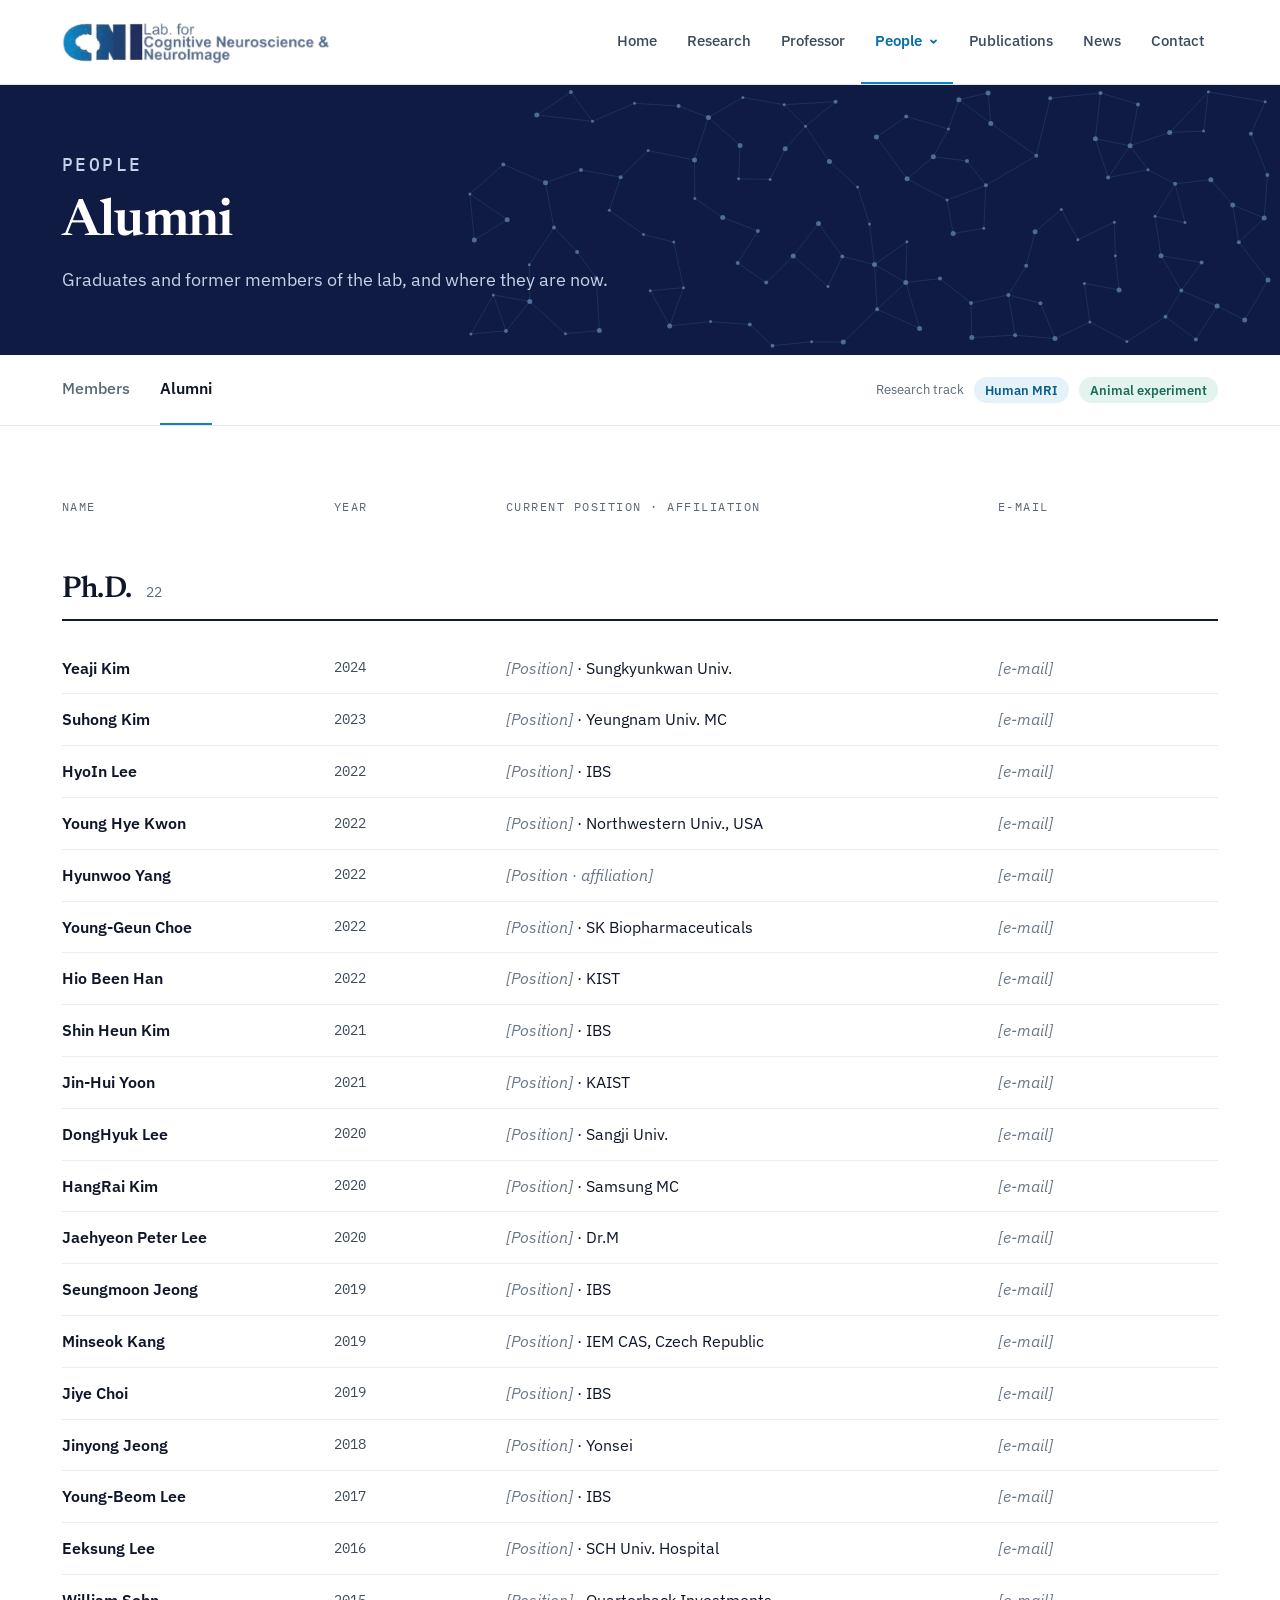
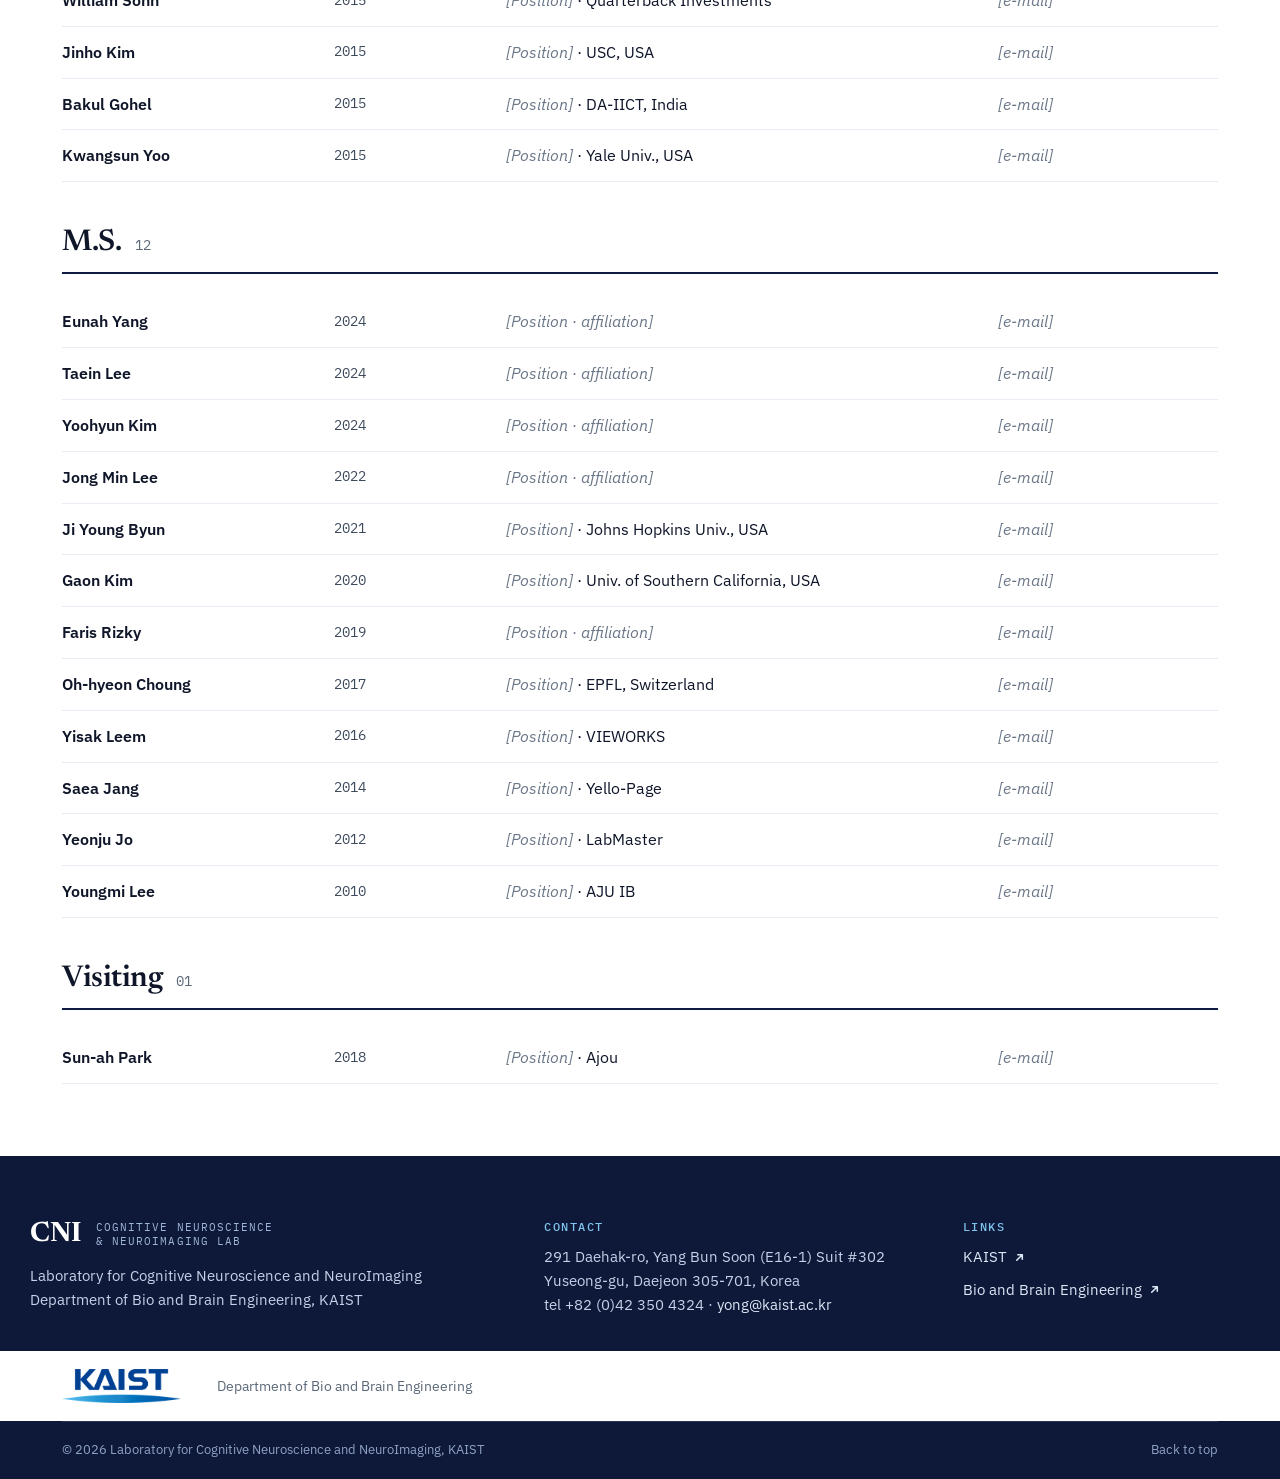
==== alumni.html @ aea2fa4e "Add files via upload" ====
<!doctype html>
<html lang="en">
<head>
<meta charset="utf-8">
<meta name="viewport" content="width=device-width, initial-scale=1">
<title>Alumni — CNI Lab, KAIST</title>
<meta name="description" content="Alumni of the CNI Lab at KAIST.">
<link rel="preconnect" href="https://fonts.googleapis.com"><link rel="preconnect" href="https://fonts.gstatic.com" crossorigin><link href="https://fonts.googleapis.com/css2?family=IBM+Plex+Mono:wght@400;500&amp;family=IBM+Plex+Sans:ital,wght@0,400;0,500;0,600;1,400&amp;family=IBM+Plex+Sans+KR:wght@400;500;600&amp;family=Newsreader:ital,opsz,wght@0,6..72,400;0,6..72,500;0,6..72,600;0,6..72,700;1,6..72,400;1,6..72,600&amp;display=swap" rel="stylesheet">
<link rel="icon" href="data:image/svg+xml,%3Csvg xmlns=%27http://www.w3.org/2000/svg%27 viewBox=%270 0 64 64%27%3E%3Crect width=%2764%27 height=%2764%27 rx=%2714%27 fill=%27%23101B43%27/%3E%3Cg stroke=%27%2337B8EB%27 stroke-width=%272.4%27%3E%3Cpath d=%27M18 22 32 34 46 20M18 22 24 44M32 34 24 44M32 34 46 44M46 20 46 44%27 fill=%27none%27/%3E%3C/g%3E%3Cg fill=%27%2337B8EB%27%3E%3Ccircle cx=%2718%27 cy=%2722%27 r=%274.4%27/%3E%3Ccircle cx=%2732%27 cy=%2734%27 r=%275%27/%3E%3Ccircle cx=%2746%27 cy=%2720%27 r=%274%27/%3E%3Ccircle cx=%2724%27 cy=%2744%27 r=%273.4%27/%3E%3Ccircle cx=%2746%27 cy=%2744%27 r=%273.8%27/%3E%3C/g%3E%3C/svg%3E">
<link rel="stylesheet" href="assets/css/style.css">
</head>
<body id="top">
<header class="site-header">
<div class="wrap header-in">
<a class="brand" href="index.html" aria-label="CNI Lab, KAIST — home">
<img src="assets/img/cni-logo.png" alt="CNI Lab — Laboratory for Cognitive Neuroscience and NeuroImaging" width="410" height="70" referrerpolicy="no-referrer" onerror="if(!this.dataset.fallback){this.dataset.fallback='1';this.src='https://ibrain.kaist.ac.kr/wp-content/uploads/2017/08/cropped-Picture1-2.jpg';}else{this.closest('.brand').classList.add('no-logo');this.remove();}">
<span class="brand-fallback" aria-hidden="true"><span class="wm">CNI</span><span class="brand-sub"><span>Cognitive Neuroscience</span><span>&amp; NeuroImaging Lab · KAIST</span></span></span>
</a>
<nav aria-label="Main">
<button class="nav-toggle" type="button" aria-expanded="false" aria-controls="primary-nav"><span class="sr-only">Menu</span>
<svg aria-hidden="true" viewBox="0 0 22 22"><path d="M3 6h16M3 11h16M3 16h16"/></svg></button>
<ul class="nav" id="primary-nav"><li><a href="index.html">Home</a></li><li><a href="research.html">Research</a></li><li><a href="professor.html">Professor</a></li><li class="has-sub"><a href="members.html" aria-current="page">People<svg class="caret" aria-hidden="true" viewBox="0 0 11 11"><path d="m3 4.4 2.5 2.5L8 4.4"/></svg></a><ul class="subnav"><li><a href="members.html">Members</a></li><li><a href="alumni.html">Alumni</a></li></ul></li><li><a href="publications.html">Publications</a></li><li><a href="news.html">News</a></li><li><a href="contact.html">Contact</a></li></ul>
</nav>
</div>
</header>
<main>
<section class="pagehead">
<div class="art" aria-hidden="true"><svg viewBox="0 0 1440 280" width="1440" height="280" preserveAspectRatio="xMidYMid meet" xmlns="http://www.w3.org/2000/svg" aria-hidden="true">
<g class="bedges">
<line x1="1175.1" y1="256.2" x2="1215.0" y2="259.6"></line>
<line x1="689.8" y1="222.5" x2="666.0" y2="251.9"></line>
<line x1="1065.8" y1="203.5" x2="1100.0" y2="199.6"></line>
<line x1="988.0" y1="207.4" x2="1002.3" y2="177.4"></line>
<line x1="1215.0" y1="259.6" x2="1249.9" y2="243.1"></line>
<line x1="1298.0" y1="25.4" x2="1290.1" y2="66.7"></line>
<line x1="1410.9" y1="54.8" x2="1425.2" y2="22.8"></line>
<line x1="689.8" y1="222.5" x2="725.4" y2="254.7"></line>
<line x1="900.1" y1="66.6" x2="898.6" y2="99.8"></line>
<line x1="1308.0" y1="90.8" x2="1290.1" y2="66.7"></line>
<line x1="667.2" y1="140.7" x2="629.9" y2="114.9"></line>
<line x1="1279.1" y1="210.9" x2="1275.4" y2="176.8"></line>
<line x1="1145.9" y1="106.3" x2="1143.8" y2="149.3"></line>
<line x1="1279.1" y1="210.9" x2="1244.4" y2="204.4"></line>
<line x1="663.3" y1="85.5" x2="705.5" y2="103.7"></line>
<line x1="1150.8" y1="44.4" x2="1148.1" y2="13.9"></line>
<line x1="1067.1" y1="99.8" x2="1036.4" y2="58.0"></line>
<line x1="978.5" y1="144.5" x2="953.2" y2="176.9"></line>
<line x1="1425.2" y1="22.8" x2="1368.4" y2="12.8"></line>
<line x1="1341.3" y1="211.6" x2="1321.0" y2="176.7"></line>
<line x1="868.4" y1="38.4" x2="902.9" y2="18.4"></line>
<line x1="944.2" y1="25.7" x2="902.9" y2="18.4"></line>
<line x1="1210.2" y1="19.2" x2="1196.3" y2="76.7"></line>
<line x1="1274.4" y1="143.2" x2="1237.9" y2="160.7"></line>
<line x1="932.5" y1="266.7" x2="971.6" y2="262.8"></line>
<line x1="1079.6" y1="249.4" x2="1037.1" y2="230.2"></line>
<line x1="759.4" y1="251.6" x2="725.4" y2="254.7"></line>
<line x1="1175.1" y1="256.2" x2="1168.4" y2="215.9"></line>
<line x1="870.6" y1="242.6" x2="909.8" y2="245.6"></line>
<line x1="1335.1" y1="104.8" x2="1345.0" y2="143.6"></line>
<line x1="1268.1" y1="98.5" x2="1290.1" y2="66.7"></line>
<line x1="1329.7" y1="53.5" x2="1290.1" y2="66.7"></line>
<line x1="1145.9" y1="106.3" x2="1127.0" y2="81.9"></line>
<line x1="1298.0" y1="25.4" x2="1260.5" y2="14.0"></line>
<line x1="653.3" y1="215.9" x2="630.9" y2="254.9"></line>
<line x1="1017.6" y1="108.1" x2="1029.5" y2="144.9"></line>
<line x1="810.2" y1="211.7" x2="843.5" y2="208.7"></line>
<line x1="1067.1" y1="99.8" x2="1093.3" y2="77.8"></line>
<line x1="1424.2" y1="139.0" x2="1392.7" y2="125.9"></line>
<line x1="1107.1" y1="121.1" x2="1145.9" y2="106.3"></line>
<line x1="1370.9" y1="100.7" x2="1335.1" y2="104.8"></line>
<line x1="1286.9" y1="262.5" x2="1325.5" y2="237.8"></line>
<line x1="1131.0" y1="224.1" x2="1100.0" y2="199.6"></line>
<line x1="769.3" y1="131.3" x2="803.5" y2="155.5"></line>
<line x1="897.7" y1="184.0" x2="917.9" y2="152.1"></line>
<line x1="1321.0" y1="176.7" x2="1315.0" y2="137.3"></line>
<line x1="1355.9" y1="260.4" x2="1377.1" y2="227.1"></line>
<line x1="1260.5" y1="14.0" x2="1255.4" y2="59.8"></line>
<line x1="1335.1" y1="104.8" x2="1315.0" y2="137.3"></line>
<line x1="1195.1" y1="152.8" x2="1186.2" y2="186.8"></line>
<line x1="1404.7" y1="240.9" x2="1377.1" y2="227.1"></line>
<line x1="634.3" y1="161.0" x2="629.9" y2="114.9"></line>
<line x1="868.4" y1="38.4" x2="900.1" y2="66.6"></line>
<line x1="741.0" y1="90.9" x2="780.7" y2="98.2"></line>
<line x1="1150.8" y1="44.4" x2="1196.3" y2="76.7"></line>
<line x1="1036.4" y1="58.0" x2="1066.2" y2="37.5"></line>
<line x1="714.0" y1="148.5" x2="737.1" y2="172.9"></line>
<line x1="995.6" y1="22.7" x2="965.5" y2="47.2"></line>
<line x1="868.4" y1="38.4" x2="854.5" y2="81.0"></line>
<line x1="1065.8" y1="203.5" x2="1037.1" y2="230.2"></line>
<line x1="978.5" y1="144.5" x2="1002.3" y2="177.4"></line>
<line x1="1065.8" y1="203.5" x2="1034.5" y2="185.6"></line>
<line x1="634.3" y1="161.0" x2="667.2" y2="140.7"></line>
<line x1="756.2" y1="198.9" x2="759.4" y2="251.6"></line>
<line x1="808.1" y1="71.6" x2="854.5" y2="81.0"></line>
<line x1="1249.9" y1="243.1" x2="1286.9" y2="262.5"></line>
<line x1="794.5" y1="24.3" x2="752.5" y2="42.3"></line>
<line x1="843.5" y1="208.7" x2="829.7" y2="246.9"></line>
<line x1="1210.2" y1="19.2" x2="1260.5" y2="14.0"></line>
<line x1="1237.9" y1="160.7" x2="1221.3" y2="130.4"></line>
<line x1="1428.0" y1="201.1" x2="1404.7" y2="240.9"></line>
<line x1="1034.5" y1="185.6" x2="1037.1" y2="230.2"></line>
<line x1="1428.0" y1="201.1" x2="1398.8" y2="163.2"></line>
<line x1="1113.2" y1="154.5" x2="1143.8" y2="149.3"></line>
<line x1="1003.3" y1="263.1" x2="971.6" y2="262.8"></line>
<line x1="1034.5" y1="185.6" x2="1029.5" y2="144.9"></line>
<line x1="897.7" y1="184.0" x2="926.2" y2="203.6"></line>
<line x1="1329.7" y1="53.5" x2="1368.4" y2="12.8"></line>
<line x1="666.0" y1="251.9" x2="630.9" y2="254.9"></line>
<line x1="1118.9" y1="20.7" x2="1108.4" y2="50.0"></line>
<line x1="1215.0" y1="259.6" x2="1200.5" y2="224.2"></line>
<line x1="696.8" y1="36.0" x2="752.5" y2="42.3"></line>
<line x1="1093.3" y1="77.8" x2="1127.0" y2="81.9"></line>
<line x1="953.2" y1="176.9" x2="926.2" y2="203.6"></line>
<line x1="689.8" y1="222.5" x2="689.3" y2="185.8"></line>
<line x1="1308.0" y1="90.8" x2="1268.1" y2="98.5"></line>
<line x1="833.8" y1="163.1" x2="803.5" y2="155.5"></line>
<line x1="1427.4" y1="95.9" x2="1410.9" y2="54.8"></line>
<line x1="1341.3" y1="211.6" x2="1361.6" y2="183.5"></line>
<line x1="1168.4" y1="215.9" x2="1200.5" y2="224.2"></line>
<line x1="1370.9" y1="100.7" x2="1392.7" y2="125.9"></line>
<line x1="756.2" y1="198.9" x2="737.1" y2="172.9"></line>
<line x1="945.2" y1="69.7" x2="965.5" y2="47.2"></line>
<line x1="944.2" y1="25.7" x2="965.5" y2="47.2"></line>
<line x1="870.6" y1="242.6" x2="829.7" y2="246.9"></line>
<line x1="1065.8" y1="203.5" x2="1079.6" y2="249.4"></line>
<line x1="769.3" y1="131.3" x2="780.7" y2="98.2"></line>
<line x1="666.0" y1="251.9" x2="653.3" y2="215.9"></line>
<line x1="1274.4" y1="143.2" x2="1275.4" y2="176.8"></line>
<line x1="868.4" y1="38.4" x2="838.6" y2="27.0"></line>
<line x1="989.4" y1="82.4" x2="965.5" y2="47.2"></line>
<line x1="808.1" y1="71.6" x2="780.7" y2="98.2"></line>
<line x1="1108.4" y1="50.0" x2="1066.2" y2="37.5"></line>
<line x1="930.1" y1="100.4" x2="898.6" y2="99.8"></line>
<line x1="741.0" y1="90.9" x2="705.5" y2="103.7"></line>
<line x1="696.8" y1="36.0" x2="730.9" y2="13.0"></line>
<line x1="1363.6" y1="52.0" x2="1368.4" y2="12.8"></line>
<line x1="1065.8" y1="203.5" x2="1066.9" y2="162.8"></line>
<line x1="945.2" y1="69.7" x2="930.1" y2="100.4"></line>
<line x1="714.0" y1="148.5" x2="689.3" y2="185.8"></line>
<line x1="854.8" y1="119.4" x2="882.7" y2="138.4"></line>
<line x1="882.7" y1="138.4" x2="917.9" y2="152.1"></line>
<line x1="1424.2" y1="139.0" x2="1427.4" y2="95.9"></line>
<line x1="1175.1" y1="256.2" x2="1131.8" y2="258.6"></line>
<line x1="988.0" y1="207.4" x2="953.2" y2="176.9"></line>
<line x1="1017.6" y1="108.1" x2="989.4" y2="82.4"></line>
<line x1="1268.1" y1="98.5" x2="1255.4" y2="59.8"></line>
<line x1="1067.1" y1="99.8" x2="1107.1" y2="121.1"></line>
<line x1="995.6" y1="22.7" x2="944.2" y2="25.7"></line>
<line x1="843.5" y1="208.7" x2="833.8" y2="163.1"></line>
<line x1="1341.3" y1="211.6" x2="1325.5" y2="237.8"></line>
<line x1="1329.7" y1="53.5" x2="1363.6" y2="52.0"></line>
<line x1="1196.3" y1="76.7" x2="1145.9" y2="106.3"></line>
<line x1="1308.0" y1="90.8" x2="1335.1" y2="104.8"></line>
<line x1="1249.9" y1="243.1" x2="1244.4" y2="204.4"></line>
<line x1="1093.3" y1="77.8" x2="1108.4" y2="50.0"></line>
<line x1="1341.3" y1="211.6" x2="1377.1" y2="227.1"></line>
<line x1="1168.4" y1="215.9" x2="1131.0" y2="224.1"></line>
<line x1="1118.9" y1="20.7" x2="1148.1" y2="13.9"></line>
<line x1="1186.2" y1="186.8" x2="1168.4" y2="215.9"></line>
<line x1="838.6" y1="27.0" x2="794.5" y2="24.3"></line>
<line x1="689.8" y1="222.5" x2="653.3" y2="215.9"></line>
<line x1="1034.5" y1="185.6" x2="1066.9" y2="162.8"></line>
<line x1="1321.0" y1="176.7" x2="1361.6" y2="183.5"></line>
<line x1="854.8" y1="119.4" x2="854.5" y2="81.0"></line>
<line x1="1118.9" y1="20.7" x2="1150.8" y2="44.4"></line>
<line x1="1131.8" y1="258.6" x2="1131.0" y2="224.1"></line>
<line x1="932.5" y1="266.7" x2="909.8" y2="245.6"></line>
<line x1="1345.0" y1="143.6" x2="1315.0" y2="137.3"></line>
<line x1="730.9" y1="13.0" x2="752.5" y2="42.3"></line>
<line x1="663.3" y1="85.5" x2="629.9" y2="114.9"></line>
<line x1="1003.3" y1="263.1" x2="1037.1" y2="230.2"></line>
<line x1="1034.5" y1="185.6" x2="1002.3" y2="177.4"></line>
<line x1="1290.1" y1="66.7" x2="1255.4" y2="59.8"></line>
<line x1="714.0" y1="148.5" x2="705.5" y2="103.7"></line>
<line x1="810.2" y1="211.7" x2="829.7" y2="246.9"></line>
<line x1="1195.1" y1="152.8" x2="1221.3" y2="130.4"></line>
<line x1="1424.2" y1="139.0" x2="1398.8" y2="163.2"></line>
<line x1="1113.2" y1="154.5" x2="1107.1" y2="121.1"></line>
<line x1="1355.9" y1="260.4" x2="1325.5" y2="237.8"></line>
<line x1="1398.8" y1="163.2" x2="1392.7" y2="125.9"></line>
</g><g class="bnodes">
<circle cx="1274.4" cy="143.2" r="1.5"></circle>
<circle cx="808.1" cy="71.6" r="1.5"></circle>
<circle cx="1428.0" cy="201.1" r="2.5"></circle>
<circle cx="1118.9" cy="20.7" r="2.5"></circle>
<circle cx="1067.1" cy="99.8" r="2.5"></circle>
<circle cx="810.2" cy="211.7" r="1.5"></circle>
<circle cx="1404.7" cy="240.9" r="2.5"></circle>
<circle cx="1237.9" cy="160.7" r="1.5"></circle>
<circle cx="932.5" cy="266.7" r="2.0"></circle>
<circle cx="1424.2" cy="139.0" r="2.5"></circle>
<circle cx="1065.8" cy="203.5" r="2.5"></circle>
<circle cx="1113.2" cy="154.5" r="2.5"></circle>
<circle cx="1370.9" cy="100.7" r="2.5"></circle>
<circle cx="868.4" cy="38.4" r="2.5"></circle>
<circle cx="1279.1" cy="210.9" r="2.5"></circle>
<circle cx="1398.8" cy="163.2" r="2.0"></circle>
<circle cx="1017.6" cy="108.1" r="1.5"></circle>
<circle cx="1329.7" cy="53.5" r="2.5"></circle>
<circle cx="1298.0" cy="25.4" r="2.0"></circle>
<circle cx="854.8" cy="119.4" r="1.5"></circle>
<circle cx="1210.2" cy="19.2" r="2.0"></circle>
<circle cx="1107.1" cy="121.1" r="1.5"></circle>
<circle cx="1308.0" cy="90.8" r="1.5"></circle>
<circle cx="843.5" cy="208.7" r="1.5"></circle>
<circle cx="1175.1" cy="256.2" r="2.0"></circle>
<circle cx="1093.3" cy="77.8" r="2.5"></circle>
<circle cx="696.8" cy="36.0" r="2.5"></circle>
<circle cx="1150.8" cy="44.4" r="2.5"></circle>
<circle cx="882.7" cy="138.4" r="2.5"></circle>
<circle cx="1195.1" cy="152.8" r="2.5"></circle>
<circle cx="1260.5" cy="14.0" r="2.0"></circle>
<circle cx="1196.3" cy="76.7" r="2.0"></circle>
<circle cx="870.6" cy="242.6" r="1.5"></circle>
<circle cx="1215.0" cy="259.6" r="2.5"></circle>
<circle cx="978.5" cy="144.5" r="2.5"></circle>
<circle cx="945.2" cy="69.7" r="2.5"></circle>
<circle cx="1131.8" cy="258.6" r="2.5"></circle>
<circle cx="1341.3" cy="211.6" r="2.0"></circle>
<circle cx="1186.2" cy="186.8" r="2.0"></circle>
<circle cx="1221.3" cy="130.4" r="1.5"></circle>
<circle cx="634.3" cy="161.0" r="2.5"></circle>
<circle cx="1268.1" cy="98.5" r="2.0"></circle>
<circle cx="1034.5" cy="185.6" r="2.5"></circle>
<circle cx="838.6" cy="27.0" r="2.0"></circle>
<circle cx="1290.1" cy="66.7" r="2.5"></circle>
<circle cx="1249.9" cy="243.1" r="1.5"></circle>
<circle cx="1355.9" cy="260.4" r="2.0"></circle>
<circle cx="1335.1" cy="104.8" r="2.0"></circle>
<circle cx="1345.0" cy="143.6" r="1.5"></circle>
<circle cx="1244.4" cy="204.4" r="1.5"></circle>
<circle cx="1145.9" cy="106.3" r="2.0"></circle>
<circle cx="794.5" cy="24.3" r="1.5"></circle>
<circle cx="663.3" cy="85.5" r="2.0"></circle>
<circle cx="741.0" cy="90.9" r="2.0"></circle>
<circle cx="1427.4" cy="95.9" r="2.0"></circle>
<circle cx="1410.9" cy="54.8" r="2.0"></circle>
<circle cx="1127.0" cy="81.9" r="2.0"></circle>
<circle cx="1286.9" cy="262.5" r="1.5"></circle>
<circle cx="730.9" cy="13.0" r="2.0"></circle>
<circle cx="988.0" cy="207.4" r="1.5"></circle>
<circle cx="900.1" cy="66.6" r="2.5"></circle>
<circle cx="1255.4" cy="59.8" r="2.5"></circle>
<circle cx="714.0" cy="148.5" r="2.0"></circle>
<circle cx="1321.0" cy="176.7" r="2.5"></circle>
<circle cx="995.6" cy="22.7" r="2.0"></circle>
<circle cx="897.7" cy="184.0" r="2.0"></circle>
<circle cx="1036.4" cy="58.0" r="2.5"></circle>
<circle cx="953.2" cy="176.9" r="2.5"></circle>
<circle cx="756.2" cy="198.9" r="2.0"></circle>
<circle cx="1079.6" cy="249.4" r="2.5"></circle>
<circle cx="930.1" cy="100.4" r="1.5"></circle>
<circle cx="1066.9" cy="162.8" r="1.5"></circle>
<circle cx="829.7" cy="246.9" r="2.5"></circle>
<circle cx="1003.3" cy="263.1" r="2.5"></circle>
<circle cx="1168.4" cy="215.9" r="2.0"></circle>
<circle cx="971.6" cy="262.8" r="1.5"></circle>
<circle cx="1392.7" cy="125.9" r="2.5"></circle>
<circle cx="1315.0" cy="137.3" r="1.5"></circle>
<circle cx="854.5" cy="81.0" r="2.5"></circle>
<circle cx="1363.6" cy="52.0" r="1.5"></circle>
<circle cx="1108.4" cy="50.0" r="1.5"></circle>
<circle cx="689.8" cy="222.5" r="2.5"></circle>
<circle cx="1325.5" cy="237.8" r="2.0"></circle>
<circle cx="898.6" cy="99.8" r="1.5"></circle>
<circle cx="1066.2" cy="37.5" r="2.0"></circle>
<circle cx="666.0" cy="251.9" r="2.0"></circle>
<circle cx="667.2" cy="140.7" r="2.5"></circle>
<circle cx="909.8" cy="245.6" r="2.0"></circle>
<circle cx="1037.1" cy="230.2" r="2.0"></circle>
<circle cx="833.8" cy="163.1" r="1.5"></circle>
<circle cx="944.2" cy="25.7" r="1.5"></circle>
<circle cx="1143.8" cy="149.3" r="1.5"></circle>
<circle cx="769.3" cy="131.3" r="1.5"></circle>
<circle cx="1425.2" cy="22.8" r="1.5"></circle>
<circle cx="1131.0" cy="224.1" r="2.0"></circle>
<circle cx="917.9" cy="152.1" r="2.0"></circle>
<circle cx="989.4" cy="82.4" r="2.5"></circle>
<circle cx="705.5" cy="103.7" r="2.5"></circle>
<circle cx="1100.0" cy="199.6" r="2.0"></circle>
<circle cx="653.3" cy="215.9" r="1.5"></circle>
<circle cx="1377.1" cy="227.1" r="2.5"></circle>
<circle cx="926.2" cy="203.6" r="2.0"></circle>
<circle cx="629.9" cy="114.9" r="1.5"></circle>
<circle cx="1361.6" cy="183.5" r="2.0"></circle>
<circle cx="1275.4" cy="176.8" r="1.5"></circle>
<circle cx="780.7" cy="98.2" r="2.0"></circle>
<circle cx="1029.5" cy="144.9" r="1.5"></circle>
<circle cx="1148.1" cy="13.9" r="2.5"></circle>
<circle cx="902.9" cy="18.4" r="1.5"></circle>
<circle cx="752.5" cy="42.3" r="1.5"></circle>
<circle cx="803.5" cy="155.5" r="1.5"></circle>
<circle cx="759.4" cy="251.6" r="2.5"></circle>
<circle cx="725.4" cy="254.7" r="1.5"></circle>
<circle cx="630.9" cy="254.9" r="1.5"></circle>
<circle cx="965.5" cy="47.2" r="1.5"></circle>
<circle cx="1200.5" cy="224.2" r="2.0"></circle>
<circle cx="1368.4" cy="12.8" r="1.5"></circle>
<circle cx="737.1" cy="172.9" r="2.0"></circle>
<circle cx="689.3" cy="185.8" r="1.5"></circle>
<circle cx="1002.3" cy="177.4" r="2.0"></circle>
</g></svg></div>
<div class="wrap">
<p class="eyebrow eyebrow--light">People</p>
<h1>Alumni</h1>
<p>Graduates and former members of the lab, and where they are now.</p>
</div>
</section><div class="tabs"><div class="wrap tabs-in">
<nav class="tabs-list" aria-label="People"><a href="members.html">Members</a><a href="alumni.html" class="is-on">Alumni</a></nav>
<div class="legend"><span>Research track</span><span class="chip chip--human">Human MRI</span><span class="chip chip--animal">Animal experiment</span></div>
</div></div>
<section class="section section--tight">
<div class="wrap">
<div class="al-head"><span>Name</span><span>Year</span><span>Current position · affiliation</span><span>E-mail</span></div>
<div class="group" style="margin-top:44px">
<div class="group-head"><h2>Ph.D.</h2><span class="count">22</span></div>
<div><div class="al-row"><span class="nm">Yeaji Kim</span><span class="dg">2024</span>
<span><span class="placeholder">[Position]</span> · Sungkyunkwan Univ.</span><span class="placeholder">[e-mail]</span></div><div class="al-row"><span class="nm">Suhong Kim</span><span class="dg">2023</span>
<span><span class="placeholder">[Position]</span> · Yeungnam Univ. MC</span><span class="placeholder">[e-mail]</span></div><div class="al-row"><span class="nm">HyoIn Lee</span><span class="dg">2022</span>
<span><span class="placeholder">[Position]</span> · IBS</span><span class="placeholder">[e-mail]</span></div><div class="al-row"><span class="nm">Young Hye Kwon</span><span class="dg">2022</span>
<span><span class="placeholder">[Position]</span> · Northwestern Univ., USA</span><span class="placeholder">[e-mail]</span></div><div class="al-row"><span class="nm">Hyunwoo Yang</span><span class="dg">2022</span>
<span><span class="placeholder">[Position · affiliation]</span></span><span class="placeholder">[e-mail]</span></div><div class="al-row"><span class="nm">Young-Geun Choe</span><span class="dg">2022</span>
<span><span class="placeholder">[Position]</span> · SK Biopharmaceuticals</span><span class="placeholder">[e-mail]</span></div><div class="al-row"><span class="nm">Hio Been Han</span><span class="dg">2022</span>
<span><span class="placeholder">[Position]</span> · KIST</span><span class="placeholder">[e-mail]</span></div><div class="al-row"><span class="nm">Shin Heun Kim</span><span class="dg">2021</span>
<span><span class="placeholder">[Position]</span> · IBS</span><span class="placeholder">[e-mail]</span></div><div class="al-row"><span class="nm">Jin-Hui Yoon</span><span class="dg">2021</span>
<span><span class="placeholder">[Position]</span> · KAIST</span><span class="placeholder">[e-mail]</span></div><div class="al-row"><span class="nm">DongHyuk Lee</span><span class="dg">2020</span>
<span><span class="placeholder">[Position]</span> · Sangji Univ.</span><span class="placeholder">[e-mail]</span></div><div class="al-row"><span class="nm">HangRai Kim</span><span class="dg">2020</span>
<span><span class="placeholder">[Position]</span> · Samsung MC</span><span class="placeholder">[e-mail]</span></div><div class="al-row"><span class="nm">Jaehyeon Peter Lee</span><span class="dg">2020</span>
<span><span class="placeholder">[Position]</span> · Dr.M</span><span class="placeholder">[e-mail]</span></div><div class="al-row"><span class="nm">Seungmoon Jeong</span><span class="dg">2019</span>
<span><span class="placeholder">[Position]</span> · IBS</span><span class="placeholder">[e-mail]</span></div><div class="al-row"><span class="nm">Minseok Kang</span><span class="dg">2019</span>
<span><span class="placeholder">[Position]</span> · IEM CAS, Czech Republic</span><span class="placeholder">[e-mail]</span></div><div class="al-row"><span class="nm">Jiye Choi</span><span class="dg">2019</span>
<span><span class="placeholder">[Position]</span> · IBS</span><span class="placeholder">[e-mail]</span></div><div class="al-row"><span class="nm">Jinyong Jeong</span><span class="dg">2018</span>
<span><span class="placeholder">[Position]</span> · Yonsei</span><span class="placeholder">[e-mail]</span></div><div class="al-row"><span class="nm">Young-Beom Lee</span><span class="dg">2017</span>
<span><span class="placeholder">[Position]</span> · IBS</span><span class="placeholder">[e-mail]</span></div><div class="al-row"><span class="nm">Eeksung Lee</span><span class="dg">2016</span>
<span><span class="placeholder">[Position]</span> · SCH Univ. Hospital</span><span class="placeholder">[e-mail]</span></div><div class="al-row"><span class="nm">William Sohn</span><span class="dg">2015</span>
<span><span class="placeholder">[Position]</span> · Quarterback Investments</span><span class="placeholder">[e-mail]</span></div><div class="al-row"><span class="nm">Jinho Kim</span><span class="dg">2015</span>
<span><span class="placeholder">[Position]</span> · USC, USA</span><span class="placeholder">[e-mail]</span></div><div class="al-row"><span class="nm">Bakul Gohel</span><span class="dg">2015</span>
<span><span class="placeholder">[Position]</span> · DA-IICT, India</span><span class="placeholder">[e-mail]</span></div><div class="al-row"><span class="nm">Kwangsun Yoo</span><span class="dg">2015</span>
<span><span class="placeholder">[Position]</span> · Yale Univ., USA</span><span class="placeholder">[e-mail]</span></div></div>
</div><div class="group" style="margin-top:44px">
<div class="group-head"><h2>M.S.</h2><span class="count">12</span></div>
<div><div class="al-row"><span class="nm">Eunah Yang</span><span class="dg">2024</span>
<span><span class="placeholder">[Position · affiliation]</span></span><span class="placeholder">[e-mail]</span></div><div class="al-row"><span class="nm">Taein Lee</span><span class="dg">2024</span>
<span><span class="placeholder">[Position · affiliation]</span></span><span class="placeholder">[e-mail]</span></div><div class="al-row"><span class="nm">Yoohyun Kim</span><span class="dg">2024</span>
<span><span class="placeholder">[Position · affiliation]</span></span><span class="placeholder">[e-mail]</span></div><div class="al-row"><span class="nm">Jong Min Lee</span><span class="dg">2022</span>
<span><span class="placeholder">[Position · affiliation]</span></span><span class="placeholder">[e-mail]</span></div><div class="al-row"><span class="nm">Ji Young Byun</span><span class="dg">2021</span>
<span><span class="placeholder">[Position]</span> · Johns Hopkins Univ., USA</span><span class="placeholder">[e-mail]</span></div><div class="al-row"><span class="nm">Gaon Kim</span><span class="dg">2020</span>
<span><span class="placeholder">[Position]</span> · Univ. of Southern California, USA</span><span class="placeholder">[e-mail]</span></div><div class="al-row"><span class="nm">Faris Rizky</span><span class="dg">2019</span>
<span><span class="placeholder">[Position · affiliation]</span></span><span class="placeholder">[e-mail]</span></div><div class="al-row"><span class="nm">Oh-hyeon Choung</span><span class="dg">2017</span>
<span><span class="placeholder">[Position]</span> · EPFL, Switzerland</span><span class="placeholder">[e-mail]</span></div><div class="al-row"><span class="nm">Yisak Leem</span><span class="dg">2016</span>
<span><span class="placeholder">[Position]</span> · VIEWORKS</span><span class="placeholder">[e-mail]</span></div><div class="al-row"><span class="nm">Saea Jang</span><span class="dg">2014</span>
<span><span class="placeholder">[Position]</span> · Yello-Page</span><span class="placeholder">[e-mail]</span></div><div class="al-row"><span class="nm">Yeonju Jo</span><span class="dg">2012</span>
<span><span class="placeholder">[Position]</span> · LabMaster</span><span class="placeholder">[e-mail]</span></div><div class="al-row"><span class="nm">Youngmi Lee</span><span class="dg">2010</span>
<span><span class="placeholder">[Position]</span> · AJU IB</span><span class="placeholder">[e-mail]</span></div></div>
</div><div class="group" style="margin-top:44px">
<div class="group-head"><h2>Visiting</h2><span class="count">01</span></div>
<div><div class="al-row"><span class="nm">Sun-ah Park</span><span class="dg">2018</span>
<span><span class="placeholder">[Position]</span> · Ajou</span><span class="placeholder">[e-mail]</span></div></div>
</div>
</div>
</section>
</main>
<footer class="site-footer">
<div class="wrap footer-in">
<div>
<div class="foot-brand"><span class="wm">CNI</span><span class="sub">Cognitive Neuroscience<br>&amp; NeuroImaging Lab</span></div>
<p>Laboratory for Cognitive Neuroscience and NeuroImaging<br>Department of Bio and Brain Engineering, KAIST</p>
</div>
<div>
<h4>Contact</h4>
<p>291 Daehak-ro, Yang Bun Soon (E16-1) Suit #302<br>Yuseong-gu, Daejeon 305-701, Korea<br>
tel +82 (0)42 350 4324 · <a href="mailto:yong@kaist.ac.kr">yong@kaist.ac.kr</a></p>
</div>
<div>
<h4>Links</h4>
<ul class="foot-links">
<li><a href="https://www.kaist.ac.kr" rel="noopener">KAIST<svg aria-hidden="true" viewBox="0 0 14 14"><path d="M4 10 10 4M5.2 4H10v4.8"/></svg></a></li>
<li><a href="https://bioeng.kaist.ac.kr" rel="noopener">Bio and Brain Engineering<svg aria-hidden="true" viewBox="0 0 14 14"><path d="M4 10 10 4M5.2 4H10v4.8"/></svg></a></li>
</ul>
</div>
</div>
<div class="logo-strip"><div class="wrap">
<a href="https://www.kaist.ac.kr" rel="noopener" class="kaist-logo"><img src="assets/img/kaist-logo.png" alt="KAIST" width="630" height="180" onerror="this.closest('a').classList.add('no-logo');this.remove();"><span class="kaist-fallback">KAIST</span></a>
<a href="https://bioeng.kaist.ac.kr" rel="noopener">Department of Bio and Brain Engineering</a>
</div></div>
<div class="wrap"><div class="copy"><span>&copy; 2026 Laboratory for Cognitive Neuroscience and NeuroImaging, KAIST</span>
<a href="#top">Back to top</a></div></div>
</footer>
<script src="assets/js/site.js"></script>
</body>
</html>
---- assets/css/style.css ----
/* CNI Lab — KAIST : site styles
   Palette derived from the lab logo (navy #101B43 → cerulean #0C84C0). */
:root{
  --navy:#101B43; --navy-800:#16255A; --navy-700:#1B3A73; --blue:#1F5FA8;
  --cerulean:#0C84C0; --sky:#37B8EB; --link:#0A6FA3; --link-dark:#07537A;
  --tint:#E6F2FA; --mist:#F4F7FB; --line:#E1E8F1; --line-strong:#C9D8EA;
  --ink:#0F1629; --body:#3D4A5C; --muted:#5B6878; --ph:#6B7787; --amber:#E9A23B;
  --serif:'Newsreader',Georgia,'Times New Roman',serif;
  --sans:'IBM Plex Sans','IBM Plex Sans KR',-apple-system,BlinkMacSystemFont,'Segoe UI',sans-serif;
  --mono:'IBM Plex Mono',ui-monospace,SFMono-Regular,Menlo,monospace;
  --wrap:1220px;
}
*,*::before,*::after{box-sizing:border-box}
html{scroll-behavior:smooth;scroll-padding-top:90px;-webkit-text-size-adjust:100%}
body{margin:0;background:#fff;color:var(--ink);font-family:var(--sans);font-size:16px;line-height:1.6;
  -webkit-font-smoothing:antialiased}
img{max-width:100%;height:auto;display:block}
a{color:var(--link);text-decoration:none}
a:hover{color:var(--link-dark)}
h1,h2,h3,h4{font-family:var(--serif);font-weight:600;letter-spacing:-.015em;line-height:1.14;margin:0;
  text-wrap:balance}
p{margin:0}
ul{margin:0;padding:0;list-style:none}
:focus-visible{outline:2px solid var(--cerulean);outline-offset:3px;border-radius:4px}
.wrap{max-width:var(--wrap);margin:0 auto;padding:0 32px}
.eyebrow{font-family:var(--mono);font-size:12.5px;font-weight:500;letter-spacing:.14em;text-transform:uppercase;color:var(--link)}
.eyebrow--light{color:#7FC4EC}
.lead{font-size:18px;line-height:1.7;color:var(--body)}
.sr-only{position:absolute;width:1px;height:1px;overflow:hidden;clip:rect(0 0 0 0);white-space:nowrap}

/* ---------- header ---------- */
.site-header{position:sticky;top:0;z-index:60;background:#fff;border-bottom:1px solid var(--line)}
.header-in{display:flex;align-items:center;justify-content:space-between;gap:24px;height:84px}
.brand{display:flex;align-items:center;gap:14px}
.brand img{height:38px;width:auto}
.brand .brand-fallback{font-family:var(--serif);font-size:30px;font-weight:700;color:var(--navy)}
.nav{display:flex;align-items:center;gap:2px}
.nav>li{position:relative}
.nav>li>a{display:flex;align-items:center;gap:6px;height:84px;padding:0 14px;font-size:15px;font-weight:500;
  color:var(--body);border-bottom:2px solid transparent}
.nav>li>a:hover{color:var(--ink)}
.nav>li>a[aria-current="page"],.nav>li.is-active>a{color:var(--link);font-weight:600;border-bottom-color:var(--cerulean)}
.nav .caret{width:11px;height:11px;flex:none;fill:none;stroke:currentColor;stroke-width:1.8;stroke-linecap:round;stroke-linejoin:round}
.subnav{position:absolute;top:78px;left:6px;min-width:206px;padding:8px;background:#fff;border:1px solid var(--line);
  border-radius:14px;box-shadow:0 18px 40px rgba(16,27,67,.13);opacity:0;visibility:hidden;transform:translateY(-6px);
  transition:.16s ease}
.has-sub:hover .subnav,.has-sub:focus-within .subnav{opacity:1;visibility:visible;transform:none}
.subnav a{display:block;padding:11px 14px;border-radius:9px;font-size:15px;color:var(--ink)}
.subnav a:hover{background:var(--tint)}
.nav-toggle{display:none;align-items:center;justify-content:center;width:46px;height:46px;border:1px solid var(--line);
  border-radius:11px;background:#fff;cursor:pointer}
.nav-toggle svg{width:22px;height:22px;stroke:var(--ink);stroke-width:1.7;fill:none;stroke-linecap:round}

/* ---------- hero ---------- */
.hero{position:relative;background:var(--navy);color:#fff;overflow:hidden}
.hero-in{display:grid;grid-template-columns:minmax(0,1fr) 820px;align-items:center;gap:24px;min-height:660px;padding-block:72px 88px}
.hero-copy{max-width:600px;display:flex;flex-direction:column;gap:26px}
.hero h1{font-size:clamp(38px,4.4vw,64px);font-weight:600;color:#fff;line-height:1.06}
.hero h1 em{font-style:italic;color:#7FD0F5;font-weight:600}
.hero p{font-size:18px;line-height:1.68;color:#C3D2E8;max-width:520px}
.hero-art{position:relative;justify-self:end;margin-right:-60px}
.hero-art svg{width:820px;height:680px}
.hero-label{position:absolute;font-family:var(--mono);font-size:11.5px;letter-spacing:.13em;text-transform:uppercase;color:#8FB6DD}
.hero-label--macro{top:36px;left:84px}
.hero-label--micro{bottom:26px;right:26px;width:300px;text-align:center}
.hero-cta{display:flex;flex-wrap:wrap;align-items:center;gap:24px}
.scroll-cue{display:flex;align-items:center;gap:12px;font-family:var(--mono);font-size:11.5px;letter-spacing:.16em;
  text-transform:uppercase;color:#8FB6DD;padding-top:8px}
.scroll-cue span{width:1px;height:34px;background:var(--sky)}

/* ---------- buttons ---------- */
.btn{display:inline-flex;align-items:center;gap:10px;height:52px;padding:0 26px;border-radius:999px;font-size:16px;
  font-weight:600;border:1px solid transparent;cursor:pointer;transition:.15s ease}
.btn svg{width:18px;height:18px;fill:none;stroke:currentColor;stroke-width:1.7;stroke-linecap:round;stroke-linejoin:round}
.btn--primary{background:var(--sky);color:#0B1433}
.btn--primary:hover{background:#63C9F2;color:#0B1433}
.btn--dark{background:var(--navy);color:#fff}
.btn--dark:hover{background:var(--navy-700);color:#fff}
.btn--ghost{border-color:var(--line-strong);color:var(--navy-700);background:#fff}
.btn--ghost:hover{border-color:var(--cerulean);color:var(--link)}
.btn--sm{height:42px;padding:0 16px;font-size:14.5px;border-radius:10px}
.link-arrow{display:inline-flex;align-items:center;gap:8px;font-size:15px;font-weight:600}
.link-arrow svg{width:18px;height:18px;fill:none;stroke:currentColor;stroke-width:1.7;stroke-linecap:round;stroke-linejoin:round}
.link-quiet{color:#fff;text-decoration:underline;text-underline-offset:6px;text-decoration-color:rgba(255,255,255,.4);font-weight:500}
.link-quiet:hover{color:#fff;text-decoration-color:#fff}

/* ---------- sections ---------- */
.section{padding:104px 0}
.section--tight{padding:72px 0}
.section--mist{background:var(--mist)}
.section--navy{background:var(--navy);color:#fff}
.section-head{display:flex;justify-content:space-between;align-items:flex-end;gap:32px;margin-bottom:48px}
.section-head .titles{display:flex;flex-direction:column;gap:14px}
h2.h-lg{font-size:clamp(30px,3.2vw,44px)}
h2.h-md{font-size:clamp(26px,2.4vw,34px)}
h3.h-sm{font-size:24px}
.two-col{display:grid;grid-template-columns:5fr 6fr;gap:24px 72px}
.two-col .col-text{display:flex;flex-direction:column;gap:20px}
.two-col p+p{margin-top:4px}
.body-text{font-size:17px;line-height:1.78;color:var(--body)}

/* scale strip */
.scale{display:grid;grid-template-columns:minmax(0,1fr) 280px minmax(0,1fr);gap:36px;align-items:center;
  background:#EEF4FA;border-radius:24px;padding:40px 44px;margin-top:64px}
.scale h3{font-family:var(--serif);font-size:28px;font-weight:600;line-height:1.2}
.scale .m{font-size:15px;color:var(--body)}
.scale-mid{display:flex;flex-direction:column;align-items:center;gap:12px;text-align:center}
.scale-mid .cap{font-family:var(--mono);font-size:11.5px;letter-spacing:.1em;text-transform:uppercase;color:var(--muted);line-height:1.5}
.stack{display:flex;flex-direction:column;gap:12px;align-items:flex-start}

/* goals */
.goals{display:grid;grid-template-columns:repeat(2,minmax(0,1fr));gap:56px;margin-top:40px}
.goal{display:flex;gap:26px;padding-top:26px;border-top:1px solid rgba(255,255,255,.22)}
.goal .n{font-family:var(--mono);font-size:14px;color:var(--sky);padding-top:10px}
.goal p{font-family:var(--serif);font-size:30px;line-height:1.32;color:#fff;font-weight:500}

/* cards */
.cards-3{display:grid;grid-template-columns:repeat(3,minmax(0,1fr));gap:30px}
.card{display:flex;flex-direction:column;background:#fff;border:1px solid var(--line);border-radius:20px;overflow:hidden;
  color:var(--ink);transition:.16s ease}
a.card:hover{border-color:var(--line-strong);box-shadow:0 14px 34px rgba(16,27,67,.09);transform:translateY(-2px)}
.card-fig{height:230px;background:var(--navy);overflow:hidden;display:flex;align-items:flex-start;justify-content:center}
.card-fig svg{width:520px;height:300px;transform:scale(.86);transform-origin:top center}
.card-body{padding:26px 26px 30px;display:flex;flex-direction:column;gap:13px}
.card-body h3{font-size:26px}
.card-body p{font-size:15.5px;line-height:1.65;color:var(--body)}
.tags{display:flex;flex-wrap:wrap;gap:8px;padding-top:4px}
.tag{display:inline-flex;align-items:center;height:30px;padding:0 12px;border-radius:8px;background:var(--mist);
  border:1px solid #DCE6F2;color:var(--navy-700);font-size:13.5px}
.chip{display:inline-flex;align-items:center;height:26px;padding:0 11px;border-radius:999px;font-size:12.5px;font-weight:600;
  background:#EEF0F4;color:var(--body);white-space:nowrap}
.chip--pub,.chip--human{background:var(--tint);color:#0A5E8C}
.chip--award{background:#FDF0DC;color:#8A5300}
.chip--conf,.chip--animal{background:#E3F4EF;color:#1C6B57}

/* news rows */
.news-rows{display:flex;flex-direction:column;border-top:1px solid #D5DEEA}
.news-row{display:grid;grid-template-columns:120px 132px minmax(0,1fr) 250px 20px;align-items:center;gap:22px;
  padding:24px 0;border-bottom:1px solid #D5DEEA;color:var(--ink)}
.news-row:hover{background:rgba(255,255,255,.6)}
.news-row .date{font-family:var(--mono);font-size:14px;color:var(--muted)}
.news-row .t{font-size:17.5px;font-weight:500;line-height:1.45}
.news-row .who{font-size:14.5px;color:var(--muted)}
.news-row svg{width:18px;height:18px;fill:none;stroke:var(--link);stroke-width:1.7;stroke-linecap:round;stroke-linejoin:round}

/* join us */
.join{display:grid;grid-template-columns:5fr 6fr;gap:56px;align-items:start}
.join-box{background:#fff;border:1px solid var(--line);border-radius:20px;padding:34px 36px;display:flex;
  flex-direction:column;gap:18px}
.placeholder{color:var(--ph);font-style:italic}
.ph-block{border:1.5px dashed var(--line-strong);border-radius:14px;padding:20px 22px;background:#FAFCFE;
  font-size:15.5px;line-height:1.7}

/* page head band */
.pagehead{position:relative;background:var(--navy);color:#fff;overflow:hidden}
.pagehead .art{position:absolute;inset:0;opacity:.85}
.pagehead .art svg{width:1440px;height:280px;position:absolute;right:0;top:-6px}
.pagehead .wrap{position:relative;padding-top:66px;padding-bottom:60px}
.pagehead h1{font-size:clamp(34px,4vw,58px);font-weight:600;color:#fff;margin:14px 0 14px}
.pagehead p{max-width:740px;font-size:17.5px;line-height:1.65;color:#C3D2E8}

/* people tabs */
.tabs{border-bottom:1px solid var(--line);background:#fff}
.tabs-in{display:flex;align-items:center;justify-content:space-between;gap:24px;height:70px}
.tabs-list{display:flex;gap:30px}
.tabs-list a{display:flex;align-items:center;height:70px;font-size:16px;font-weight:500;color:var(--muted);
  border-bottom:2px solid transparent}
.tabs-list a.is-on{color:var(--ink);font-weight:600;border-bottom-color:var(--cerulean)}
.legend{display:flex;align-items:center;gap:10px;font-size:13px;color:var(--muted)}

/* members */
.group{display:flex;flex-direction:column;gap:22px}
.group+.group{margin-top:64px}
.group-head{display:flex;align-items:baseline;gap:14px;padding-bottom:12px;border-bottom:2px solid var(--navy)}
.group-head h2{font-size:30px}
.group-head .count{font-family:var(--mono);font-size:14px;color:var(--muted)}
.member-grid{display:grid;grid-template-columns:repeat(3,minmax(0,1fr));gap:22px}
.member{display:flex;gap:18px;padding:18px;border:1px solid var(--line);border-radius:18px;background:#fff}
.avatar{width:112px;height:142px;flex:none;border-radius:12px;background:#E6EEF7;display:flex;align-items:center;
  justify-content:center;font-family:var(--serif);font-size:34px;font-weight:600;color:var(--blue);overflow:hidden}
.member .info{min-width:0;display:flex;flex-direction:column;gap:9px;flex:1}
.member h3{font-family:var(--sans);font-size:18px;font-weight:600;letter-spacing:0}
.member .deg{font-size:12.5px;line-height:1.45;color:var(--muted)}
.member ul{display:flex;flex-direction:column;gap:3px;font-size:13.5px;line-height:1.5;color:var(--body);
  padding-left:15px;list-style:disc}
.member .foot{margin-top:auto;display:flex;flex-wrap:wrap;gap:10px;align-items:center;padding-top:4px}
.mail{display:inline-flex;align-items:center;gap:6px;font-size:13px;color:var(--link);word-break:break-all}
.mail svg{width:15px;height:15px;flex:none;fill:none;stroke:currentColor;stroke-width:1.6}
.cv{display:inline-flex;align-items:center;gap:5px;height:26px;padding:0 10px;border-radius:7px;border:1px solid var(--line-strong);
  color:var(--navy-700);font-size:12.5px;font-weight:600}
.cv svg{width:13px;height:13px;fill:none;stroke:currentColor;stroke-width:1.6}
.staff-grid{display:grid;grid-template-columns:repeat(3,minmax(0,1fr));gap:22px}
.staff{display:flex;flex-direction:column;gap:7px;padding:22px 24px;border:1px solid var(--line);border-radius:16px}
.staff h3{font-family:var(--sans);font-size:18px;font-weight:600;letter-spacing:0}

/* alumni table */
.al-head,.al-row{display:grid;grid-template-columns:250px 150px minmax(0,1fr) 220px;gap:22px;align-items:center}
.al-head{padding-bottom:12px;font-family:var(--mono);font-size:11.5px;letter-spacing:.13em;text-transform:uppercase;color:var(--muted)}
.al-row{padding:13px 0;border-bottom:1px solid #E8EDF4;font-size:15.5px}
.al-row .nm{font-weight:600}
.al-row .dg{font-family:var(--mono);font-size:13.5px;color:var(--body)}

/* professor */
.pi-grid{display:grid;grid-template-columns:360px minmax(0,1fr);gap:56px;align-items:start}
.pi-photo{height:470px;border-radius:20px;background:#E6EEF7;display:flex;flex-direction:column;align-items:center;
  justify-content:center;gap:12px}
.pi-photo .ini{font-family:var(--serif);font-size:84px;font-weight:600;color:var(--blue);line-height:1}
.pi-photo .cap{font-family:var(--mono);font-size:11.5px;letter-spacing:.13em;text-transform:uppercase;color:var(--ph)}
.pi-main{display:flex;flex-direction:column;gap:24px}
.pi-main h1{font-size:clamp(34px,4vw,54px)}
.pi-main h1 span{font-family:var(--sans);font-size:22px;font-weight:400;color:var(--muted);letter-spacing:0}
.rule{padding:20px 0;border-top:1px solid var(--line);border-bottom:1px solid var(--line);display:flex;flex-direction:column;gap:9px;font-size:15.5px}
.meta-3{display:grid;grid-template-columns:repeat(3,minmax(0,1fr));gap:22px}
.meta-3 .k{font-family:var(--mono);font-size:11.5px;letter-spacing:.13em;text-transform:uppercase;color:var(--muted);display:block;margin-bottom:5px}
.btn-row{display:flex;flex-wrap:wrap;gap:10px}
.pill-list{display:flex;flex-wrap:wrap;gap:10px}
.pill{display:inline-flex;align-items:center;height:42px;padding:0 18px;border-radius:999px;background:#fff;
  border:1px solid #D5E2F0;color:var(--navy-700);font-size:15.5px}
.tl{display:flex;flex-direction:column;border-top:1px solid var(--line)}
.tl-row{display:grid;grid-template-columns:120px minmax(0,1fr);gap:18px;padding:14px 0;border-bottom:1px solid var(--line)}
.tl-row .y{font-family:var(--mono);font-size:13.5px;color:var(--link)}
.tl-row .v{font-size:15.5px;line-height:1.55}
.cols-2{display:grid;grid-template-columns:repeat(2,minmax(0,1fr));gap:48px}
.cols-3{display:grid;grid-template-columns:repeat(3,minmax(0,1fr));gap:40px}
.dot-list{display:flex;flex-direction:column;gap:9px;font-size:15.5px;line-height:1.55;color:var(--body)}
.dot-list li{padding-left:16px;position:relative}
.dot-list li::before{content:"";position:absolute;left:0;top:10px;width:5px;height:5px;border-radius:50%;background:var(--cerulean)}

/* research page */
.theme{padding:88px 0}
.theme:nth-child(even){background:var(--mist)}
.theme-grid{display:grid;grid-template-columns:6fr 5fr;gap:60px;align-items:start}
.theme--flip .theme-grid{grid-template-columns:5fr 6fr}
.theme--flip .theme-fig{order:-1}
.theme-fig{border-radius:24px;background:var(--navy);display:flex;align-items:center;justify-content:center;
  padding:24px;position:sticky;top:110px}
.theme-fig svg{width:100%;height:auto;max-width:520px}
.theme-body{display:flex;flex-direction:column;gap:22px}
.theme-body h2{font-size:clamp(28px,3vw,40px)}
.area{padding-top:22px;border-top:1px solid var(--line-strong)}
.area h3{font-family:var(--sans);font-size:19px;font-weight:600;letter-spacing:0;margin-bottom:8px}
.area .desc{font-size:16.5px;line-height:1.7;color:var(--body);margin-bottom:14px}
.paper{display:grid;grid-template-columns:minmax(0,1fr) 18px;gap:14px;align-items:start;padding:12px 0;
  border-top:1px solid var(--line);color:var(--ink)}
.paper .pt{font-size:15px;font-weight:500;line-height:1.5}
.paper .pv{font-size:13.5px;font-style:italic;color:var(--muted)}
.paper svg{width:14px;height:14px;margin-top:4px;fill:none;stroke:var(--link);stroke-width:1.7;stroke-linecap:round;stroke-linejoin:round}
.jump{display:flex;flex-direction:column;border-top:1px solid var(--line)}
.jump a{display:grid;grid-template-columns:44px minmax(0,1fr) 18px;gap:12px;align-items:center;padding:16px 0;
  border-bottom:1px solid var(--line);color:var(--ink);font-size:16.5px;font-weight:500}
.jump a .n{font-family:var(--mono);font-size:13px;color:var(--link);font-weight:400}
.jump a svg{width:18px;height:18px;fill:none;stroke:var(--link);stroke-width:1.7;stroke-linecap:round;stroke-linejoin:round}

/* publications */
.pub-layout{display:grid;grid-template-columns:238px minmax(0,1fr);gap:60px;align-items:start}
.pub-side{position:sticky;top:110px;display:flex;flex-direction:column;gap:30px}
.side-block{display:flex;flex-direction:column;gap:4px}
.side-block .k{font-family:var(--mono);font-size:11.5px;letter-spacing:.13em;text-transform:uppercase;color:var(--muted);padding:0 12px 8px}
.side-block button{display:flex;align-items:center;height:40px;padding:0 12px;border:0;border-radius:10px;background:none;
  font:inherit;font-size:15px;color:var(--body);cursor:pointer;text-align:left;width:100%}
.side-block button:hover{background:var(--mist)}
.side-block button.is-on{background:var(--tint);color:var(--ink);font-weight:600}
.years{display:grid;grid-template-columns:repeat(2,minmax(0,1fr));gap:7px;padding:0 4px}
.years a{display:flex;align-items:center;justify-content:center;height:36px;border:1px solid var(--line);border-radius:8px;
  font-family:var(--mono);font-size:13px;color:var(--ink)}
.years a:hover{border-color:var(--cerulean);color:var(--link)}
.pub-group{margin-bottom:52px}
.pub-year{display:flex;align-items:baseline;justify-content:space-between;padding-bottom:12px;border-bottom:2px solid var(--navy)}
.pub-year h2{font-size:34px}
.pub-year .c{font-family:var(--mono);font-size:13px;color:var(--muted)}
.pub{display:grid;grid-template-columns:minmax(0,1fr) auto;gap:26px;padding:20px 0;border-bottom:1px solid var(--line);
  align-items:start}
.pub .cite{font-size:15.5px;line-height:1.65;color:var(--body)}
.pub .cite b{color:var(--ink);font-weight:600}
.doi{display:inline-flex;align-items:center;gap:6px;height:32px;padding:0 13px;border:1px solid var(--line-strong);
  border-radius:8px;font-family:var(--mono);font-size:12.5px;color:var(--link);white-space:nowrap}
.doi svg{width:13px;height:13px;fill:none;stroke:currentColor;stroke-width:1.7;stroke-linecap:round;stroke-linejoin:round}

/* news page */
.filters{display:flex;flex-wrap:wrap;gap:9px;margin-bottom:38px}
.filters button{height:40px;padding:0 18px;border-radius:999px;border:1px solid var(--line-strong);background:#fff;
  font:inherit;font-size:14.5px;color:var(--body);cursor:pointer}
.filters button.is-on{background:var(--navy);border-color:var(--navy);color:#fff;font-weight:600}
.news-grid{display:grid;grid-template-columns:repeat(3,minmax(0,1fr));gap:30px}
.news-card{display:flex;flex-direction:column;border:1px solid var(--line);border-radius:18px;overflow:hidden;background:#fff;color:var(--ink)}
.news-thumb{height:150px;background:#E6EEF7;display:flex;align-items:center;justify-content:center;
  font-family:var(--mono);font-size:11.5px;letter-spacing:.13em;color:var(--ph)}
.news-thumb--award{background:linear-gradient(0deg,#F7EEDF,#FBF6EE)}
.news-card .bd{padding:20px 22px 24px;display:flex;flex-direction:column;gap:11px}
.news-card h3{font-family:var(--sans);font-size:18px;font-weight:600;letter-spacing:0;line-height:1.4}
.news-card .who{font-size:14px;color:var(--muted);line-height:1.5}
.news-meta{display:flex;align-items:center;justify-content:space-between;gap:10px}
.news-meta .date{font-family:var(--mono);font-size:12.5px;color:var(--muted)}

/* contact */
.contact-grid{display:grid;grid-template-columns:5fr 6fr;gap:60px;align-items:start}
.cblock{padding:24px 0;border-top:1px solid var(--line)}
.cblock .k{font-family:var(--mono);font-size:11.5px;letter-spacing:.13em;text-transform:uppercase;color:var(--muted);margin-bottom:10px}
.cblock .v{font-size:17px;line-height:1.7}
.tel-row{display:grid;grid-template-columns:190px minmax(0,1fr);font-size:16.5px;line-height:1.75}
.tel-row .l{color:var(--muted)}
.map{position:relative;border-radius:24px;overflow:hidden;border:1px solid var(--line)}
.map svg{width:100%;height:auto;display:block}
.map .badge{position:absolute;left:22px;bottom:22px;background:#fff;border-radius:12px;padding:13px 17px;
  display:flex;flex-direction:column;gap:3px;box-shadow:0 10px 24px rgba(16,27,67,.12)}
.map .badge b{font-size:15px}
.map .badge span{font-family:var(--mono);font-size:11.5px;color:var(--ph)}

/* footer */
.site-footer{background:#0E1839;color:#C3D2E8}
.footer-in{display:grid;grid-template-columns:5fr 4fr 3fr;gap:36px;padding:64px 0 34px}
.footer-in h4{font-family:var(--mono);font-size:11.5px;font-weight:500;letter-spacing:.13em;text-transform:uppercase;
  color:#7FC4EC;margin-bottom:12px}
.footer-in p,.footer-in li{font-size:14.5px;line-height:1.65}
.footer-in a{color:#DCE6F4}
.footer-in a:hover{color:#fff}
.foot-brand{display:flex;align-items:center;gap:14px;margin-bottom:16px}
.foot-brand .wm{font-family:var(--serif);font-size:28px;font-weight:700;color:#fff;line-height:1}
.foot-brand .sub{font-family:var(--mono);font-size:10.5px;letter-spacing:.1em;line-height:1.35;text-transform:uppercase;color:#9FB6D6}
.foot-links li+li{margin-top:9px}
.foot-links a{display:inline-flex;align-items:center;gap:6px}
.foot-links svg{width:13px;height:13px;fill:none;stroke:currentColor;stroke-width:1.7;stroke-linecap:round;stroke-linejoin:round}
.logo-strip{background:#fff;padding:18px 0}
.logo-strip .wrap{display:flex;align-items:center;gap:36px;flex-wrap:wrap}
.logo-strip img{height:34px}
.logo-strip a{font-size:14px;color:var(--muted)}
.copy{display:flex;justify-content:space-between;align-items:center;gap:20px;padding:18px 0;border-top:1px solid rgba(255,255,255,.12);
  font-size:13px;color:#8FA3C4}
.copy a{color:#8FA3C4}

/* ---------- responsive ---------- */
@media (max-width:1180px){
  .hero-in{grid-template-columns:minmax(0,1fr) 620px;min-height:600px}
  .hero-art{margin-right:-90px}
  .hero-art svg{width:700px;height:580px}
  .member-grid,.staff-grid,.cards-3,.news-grid{grid-template-columns:repeat(2,minmax(0,1fr))}
  .al-head,.al-row{grid-template-columns:200px 130px minmax(0,1fr) 180px}
}
@media (max-width:960px){
  .wrap{padding:0 22px}
  .nav-toggle{display:inline-flex}
  .nav{position:fixed;inset:84px 0 auto;flex-direction:column;align-items:stretch;gap:0;background:#fff;
    border-bottom:1px solid var(--line);padding:10px 22px 22px;box-shadow:0 20px 40px rgba(16,27,67,.12);display:none}
  .nav.is-open{display:flex}
  .nav>li>a{height:54px;border-bottom:1px solid var(--line);padding:0 4px}
  .nav>li>a[aria-current="page"],.nav>li.is-active>a{border-bottom-color:var(--line);color:var(--link)}
  .subnav{position:static;opacity:1;visibility:visible;transform:none;box-shadow:none;border:0;padding:4px 0 8px 14px;
    border-radius:0;min-width:0;display:none}
  .has-sub.is-open .subnav{display:block}
  .hero-in{grid-template-columns:minmax(0,1fr);min-height:0;padding-block:52px 64px}
  .hero-art{justify-self:center;margin:24px 0 0;transform:scale(.84);transform-origin:top center;height:520px}
  .hero-label{display:none}
  .two-col,.join,.contact-grid,.pi-grid,.theme-grid,.theme--flip .theme-grid,.pub-layout,.cols-2{grid-template-columns:minmax(0,1fr);gap:34px}
  .theme--flip .theme-fig{order:0}
  .theme-fig,.pub-side{position:static}
  .scale{grid-template-columns:minmax(0,1fr);gap:26px;text-align:left}
  .scale-mid{align-items:flex-start;text-align:left}
  .scale-mid svg{transform:rotate(90deg) translateX(0);display:none}
  .goals{grid-template-columns:minmax(0,1fr);gap:28px}
  .cols-3{grid-template-columns:repeat(2,minmax(0,1fr));gap:26px}
  .section{padding:76px 0}
  .news-row{grid-template-columns:110px minmax(0,1fr);gap:8px 16px;padding:20px 0}
  .news-row .who,.news-row svg{display:none}
  .pi-photo{height:380px}
  .years{grid-template-columns:repeat(4,minmax(0,1fr))}
  .side-block{flex-direction:row;flex-wrap:wrap;gap:8px}
  .side-block .k{width:100%;padding-left:2px}
  .side-block button{width:auto;border:1px solid var(--line);border-radius:999px;padding:0 16px}
  .footer-in{grid-template-columns:minmax(0,1fr);gap:28px;padding:48px 0 26px}
}
@media (max-width:680px){
  .member-grid,.staff-grid,.cards-3,.news-grid,.cols-3{grid-template-columns:minmax(0,1fr)}
  .al-head{display:none}
  .al-row{grid-template-columns:minmax(0,1fr);gap:3px;padding:16px 0}
  .al-row .dg{order:-1}
  .meta-3,.tel-row{grid-template-columns:minmax(0,1fr);gap:4px}
  .section-head{flex-direction:column;align-items:flex-start;gap:18px}
  .hero-art{transform:scale(.62);height:390px;margin-top:0}
  .pub{grid-template-columns:minmax(0,1fr);gap:12px}
  .member{flex-direction:column}
  .avatar{width:100%;height:190px}
  .tl-row{grid-template-columns:96px minmax(0,1fr);gap:12px}
}

/* ---------- generated network graphics ---------- */
.edges line{stroke:#6FA8DC;stroke-opacity:.26;stroke-width:.7}
.longs path{fill:none;stroke:#37B8EB;stroke-opacity:.6;stroke-width:1.2}
.nodes circle{fill:#A9D1F2;fill-opacity:.85}
.halos circle{fill:#37B8EB;fill-opacity:.16}
.hubs circle{fill:#37B8EB}
.focus{fill:none;stroke:#fff;stroke-opacity:.8;stroke-width:1.2;stroke-dasharray:3 4}
.leader{stroke:#fff;stroke-opacity:.5;stroke-width:1;stroke-dasharray:3 4}
.inset{fill:#0A1433;stroke:#37B8EB;stroke-width:1.4}
.dend polyline{fill:none;stroke:#7DB6E6;stroke-width:1.1;stroke-linecap:round;stroke-linejoin:round}
.syn line{stroke:#37B8EB;stroke-opacity:.35;stroke-width:.8;stroke-dasharray:2 3}
.soma circle{fill:#CFE7FA}
.bedges line{stroke:#6FA8DC;stroke-opacity:.22;stroke-width:.8}
.bnodes circle{fill:#8FC3EC;fill-opacity:.55}
.fe line{stroke:#6FA8DC;stroke-opacity:.35;stroke-width:.9}
.fe line.fx{stroke:#37B8EB;stroke-opacity:.7;stroke-width:1.1}
.fn .c0{fill:#37B8EB}.fn .c1{fill:#9CD7F5}.fn .c2{fill:#5B9BE0}.fn .c3{fill:#CFE7FA}
.ring{fill:none;stroke:#37B8EB}.r0{stroke-opacity:.9}.r1{stroke-opacity:.6}.r2{stroke-opacity:.4}.r3{stroke-opacity:.25}
.dot{fill:#9CC9EE;fill-opacity:.8}
.vs line{stroke:#5B9BE0;stroke-linecap:round}
.vs .w5{stroke-width:5}.vs .w4{stroke-width:4}.vs .w3{stroke-width:3}.vs .w2{stroke-width:2}.vs .w1{stroke-width:1.2}
.plaque{fill:#F2B35C;fill-opacity:.75}

/* responsive svg sizing (all generated graphics carry a viewBox) */
.hero-art svg{width:min(820px,100%);height:auto}
.card-fig{height:auto;aspect-ratio:520/300;align-items:stretch}
.card-fig svg{width:100%;height:100%;transform:none}
.theme-fig svg{width:100%;height:auto;max-width:520px}
.scale-mid svg{width:260px;height:40px}

/* brand fallback when the logo file cannot be loaded */
.brand-fallback{display:none}
.brand.no-logo .brand-fallback{display:block}
.brand .brand-sub{display:flex;flex-direction:column;gap:2px;font-family:var(--mono);font-size:10.5px;
  letter-spacing:.1em;line-height:1.3;text-transform:uppercase;color:var(--muted)}
@media (max-width:520px){.brand .brand-sub{display:none}.brand img{height:32px}}

/* fixes */
.news-row .chip{justify-self:start}
.hero-label--micro{bottom:-18px;right:14px;width:290px;text-align:center}
.pi-photo{position:relative}
@media (max-width:960px){.hero-label--micro{display:none}}

.brand-fallback{align-items:center;gap:12px}
.brand.no-logo .brand-fallback{display:flex}
.brand-fallback .wm{font-family:var(--serif);font-size:30px;font-weight:700;color:var(--navy);line-height:1}
.kaist-fallback{display:none;font-family:var(--serif);font-size:22px;font-weight:700;color:var(--navy);letter-spacing:.02em}
.kaist-logo.no-logo .kaist-fallback{display:inline-block}

.hero-art{padding-bottom:34px}
.hero-label--micro{bottom:0;right:6px;width:300px;text-align:center}

/* ---------- keyword network (hero) ---------- */
.kwnet{position:relative;width:min(820px,100%);aspect-ratio:820/680;container-type:inline-size}
.kwnet>svg{position:absolute;inset:0;width:100%;height:100%}
.mesh-e line{stroke:#6FA8DC;stroke-opacity:.17;stroke-width:.7}
.mesh-n circle{fill:#A9D1F2;fill-opacity:.45}
.kw-e line{stroke:#5F9ED6;stroke-opacity:.42;stroke-width:.9;transition:stroke .22s,stroke-opacity .22s,stroke-width .22s}
.kw-arc path{fill:none;stroke:#37B8EB;stroke-opacity:.45;stroke-width:1.1;transition:stroke .22s,stroke-opacity .22s,stroke-width .22s}
.kw-n circle{fill:#37B8EB;fill-opacity:.7;transition:fill-opacity .22s,r .22s}
.kw-e line.is-hot,.kw-arc path.is-hot{stroke:#8ED8FA;stroke-opacity:1;stroke-width:1.9}
.kw-n circle.is-hot{fill:#9CDCFF;fill-opacity:1;r:3.6}
.kw{position:absolute;transform:translate(-50%,-50%);white-space:nowrap;line-height:1;
  font-family:var(--sans);font-weight:500;font-size:calc(var(--s)*1cqw);color:#BBD3EC;
  transition:transform .22s cubic-bezier(.2,.7,.3,1),color .22s,text-shadow .22s;will-change:transform}
.kw--lg{color:#EAF4FF;font-weight:600;letter-spacing:-.01em}
.kw--sm{color:#9BBAD9}
.kw:hover{transform:translate(-50%,-50%) scale(1.5);color:#fff;text-shadow:0 0 20px rgba(55,184,235,.6);z-index:6}
.kw.is-near{color:#8ED8FA}
@container (max-width:640px){.kw--sm{display:none}}
@container (max-width:440px){.kw--md{display:none}.kw{font-size:calc(var(--s)*1.3cqw)}}
@media (prefers-reduced-motion:reduce){.kw{transition:color .2s}.kw:hover{transform:translate(-50%,-50%)}}

/* hero proportions with the wider keyword graphic */
.hero .wrap{max-width:1340px}
.hero-in{grid-template-columns:minmax(0,1fr) minmax(0,760px);gap:40px;min-height:0;padding-block:64px 76px}
.hero-art{margin-right:0;justify-self:end;padding-bottom:30px;width:100%}
.hero h1{font-size:clamp(34px,3.6vw,54px)}
.hero-label--micro{bottom:0;right:2%;width:62%;text-align:center;font-size:clamp(9px,.95cqw,11.5px)}
@media (max-width:1180px){.hero-in{grid-template-columns:minmax(0,1fr) minmax(0,600px)}}
@media (max-width:960px){
  .hero-art{transform:none;height:auto;margin:20px auto 0;max-width:620px}
  .hero-label--micro{display:block;bottom:-4px}
}
@media (max-width:680px){.hero-art{transform:none;height:auto}}

.hero-art{padding-bottom:38px}
.hero-label--micro{bottom:-24px;right:0;width:56%;text-align:center}

.hero-label--micro{right:0;left:auto;width:auto;max-width:70%;text-align:right;bottom:-26px}

.logo-strip img{height:34px;width:auto}
.brand img{width:auto}

@media (max-width:1180px){.hero-in{grid-template-columns:minmax(0,1fr) minmax(0,560px);gap:28px}}
@media (max-width:960px){
  .hero-in{grid-template-columns:minmax(0,1fr);gap:8px;padding-block:52px 70px}
  .hero-art{justify-self:center;max-width:600px;margin:26px auto 0}
  .hero-copy{max-width:none}
}
@media (max-width:680px){.hero-art{max-width:100%}.hero-label--micro{font-size:9.5px;bottom:-22px}}

/* hero graphic v2 — macro brain network and micro cell network as peers */
.kwnet{aspect-ratio:820/790}
.kw--micro{color:#CFE7FA;font-weight:500}
.kw--micro:hover{color:#fff}
.kw-e--micro line{stroke:#8FC6EC;stroke-opacity:.5}
.hero-label--macro{top:1%;left:5%;display:block}
.hero-label--micro{bottom:-22px;right:2%;left:auto;width:auto;max-width:72%;text-align:right}
@container (max-width:640px){.kw--micro{display:none}}
@container (max-width:440px){.kw--micro{display:none}}

.brand img{height:46px;width:auto}
@media (max-width:520px){.brand img{height:36px}}
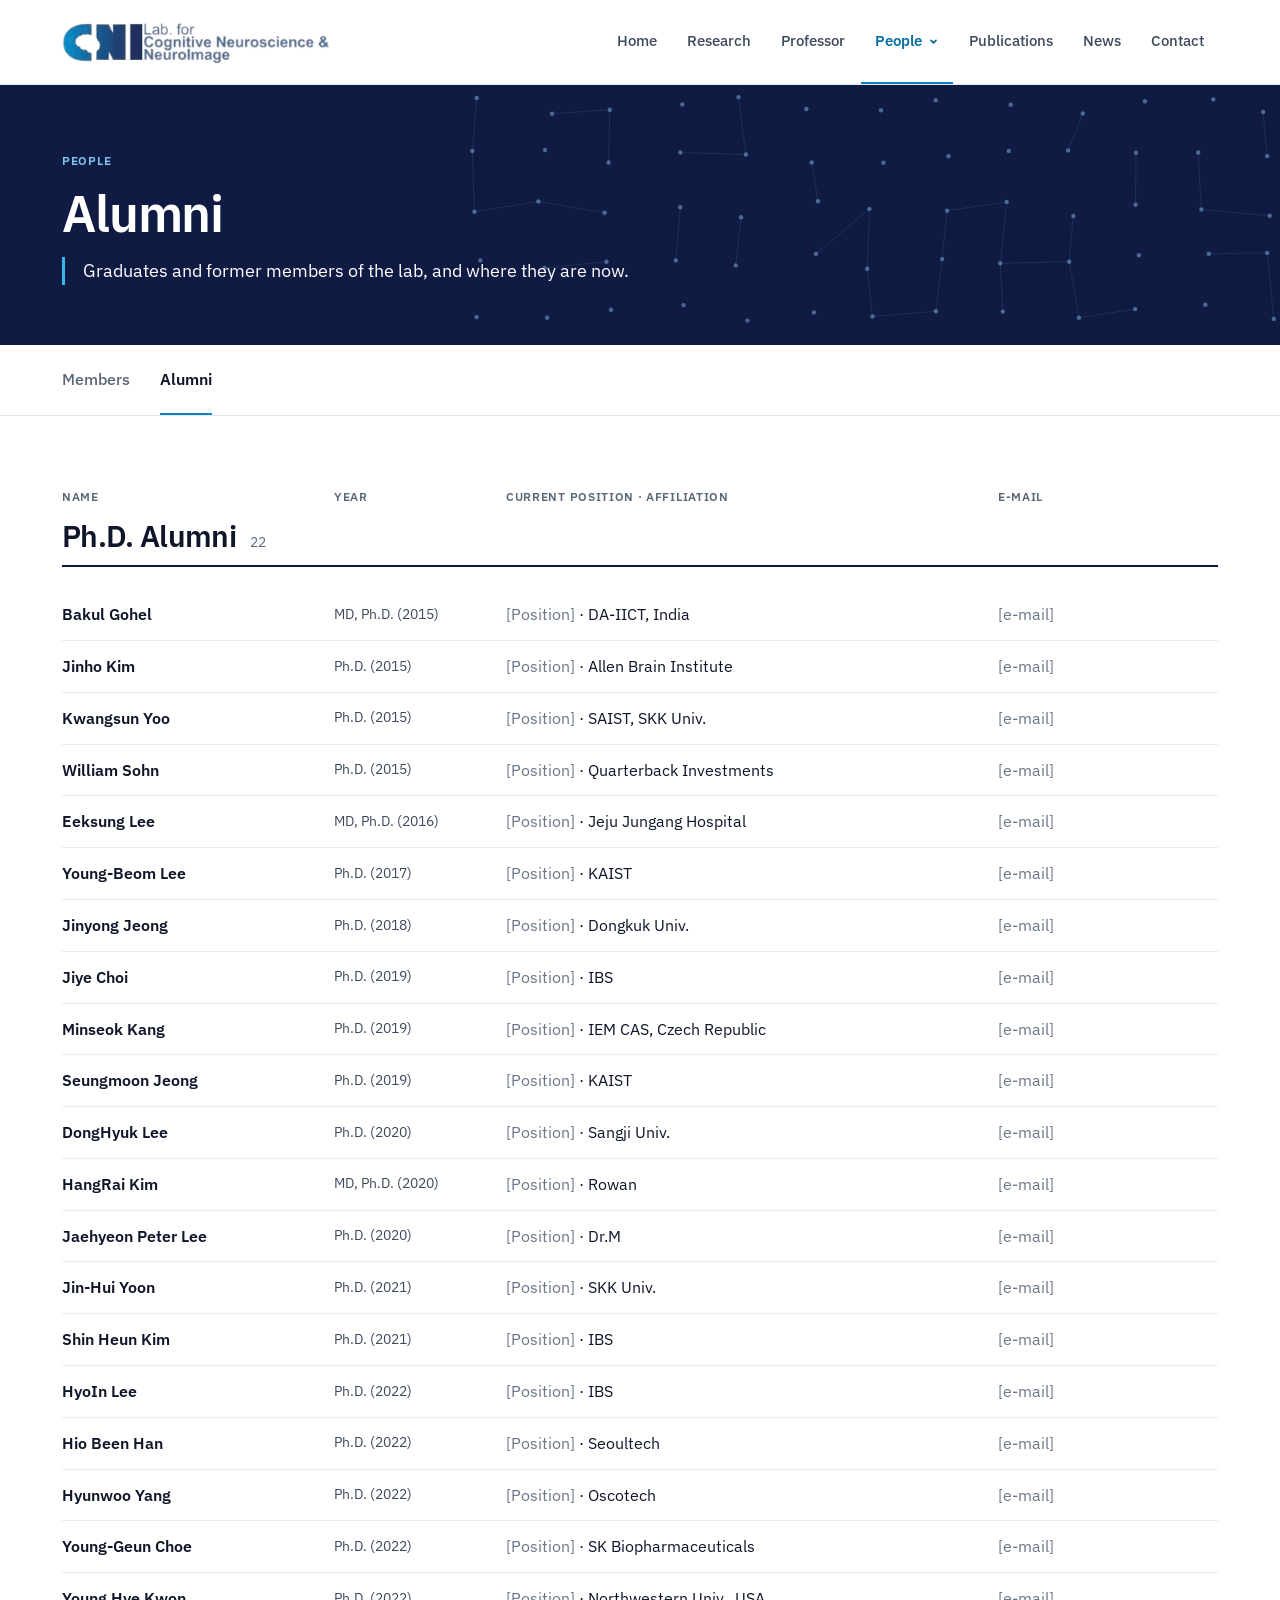
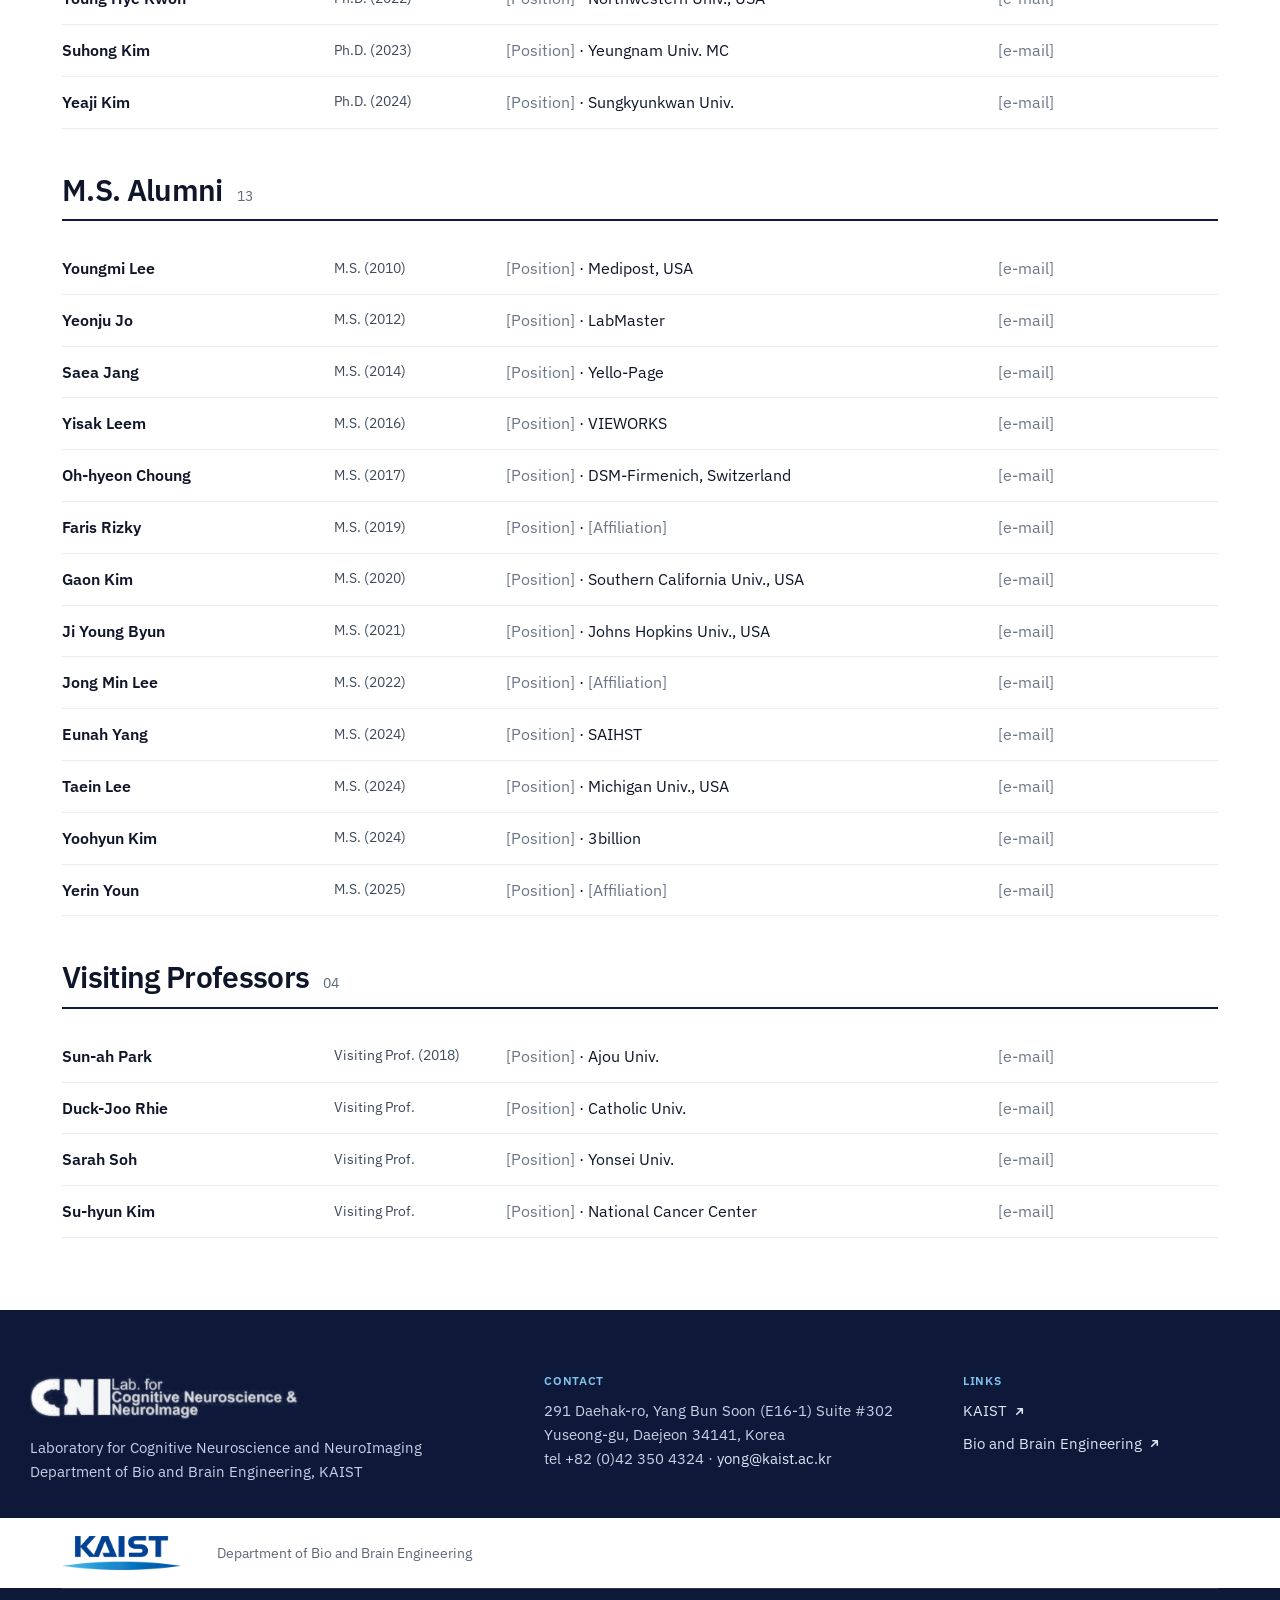
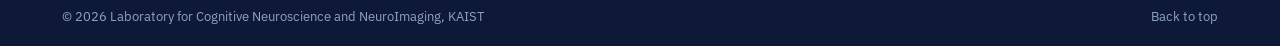
==== commit a4a809ee: "." ====
--- a/alumni.html
+++ b/alumni.html
@@ -5,7 +5,7 @@
 <meta name="viewport" content="width=device-width, initial-scale=1">
 <title>Alumni — CNI Lab, KAIST</title>
 <meta name="description" content="Alumni of the CNI Lab at KAIST.">
-<link rel="preconnect" href="https://fonts.googleapis.com"><link rel="preconnect" href="https://fonts.gstatic.com" crossorigin><link href="https://fonts.googleapis.com/css2?family=IBM+Plex+Mono:wght@400;500&amp;family=IBM+Plex+Sans:ital,wght@0,400;0,500;0,600;1,400&amp;family=IBM+Plex+Sans+KR:wght@400;500;600&amp;family=Newsreader:ital,opsz,wght@0,6..72,400;0,6..72,500;0,6..72,600;0,6..72,700;1,6..72,400;1,6..72,600&amp;display=swap" rel="stylesheet">
+<link rel="preconnect" href="https://fonts.googleapis.com"><link rel="preconnect" href="https://fonts.gstatic.com" crossorigin><link href="https://fonts.googleapis.com/css2?family=IBM+Plex+Sans:wght@400;500;600;700&amp;family=IBM+Plex+Sans+KR:wght@400;500;600;700&amp;display=swap" rel="stylesheet">
 <link rel="icon" href="data:image/svg+xml,%3Csvg xmlns=%27http://www.w3.org/2000/svg%27 viewBox=%270 0 64 64%27%3E%3Crect width=%2764%27 height=%2764%27 rx=%2714%27 fill=%27%23101B43%27/%3E%3Cg stroke=%27%2337B8EB%27 stroke-width=%272.4%27%3E%3Cpath d=%27M18 22 32 34 46 20M18 22 24 44M32 34 24 44M32 34 46 44M46 20 46 44%27 fill=%27none%27/%3E%3C/g%3E%3Cg fill=%27%2337B8EB%27%3E%3Ccircle cx=%2718%27 cy=%2722%27 r=%274.4%27/%3E%3Ccircle cx=%2732%27 cy=%2734%27 r=%275%27/%3E%3Ccircle cx=%2746%27 cy=%2720%27 r=%274%27/%3E%3Ccircle cx=%2724%27 cy=%2744%27 r=%273.4%27/%3E%3Ccircle cx=%2746%27 cy=%2744%27 r=%273.8%27/%3E%3C/g%3E%3C/svg%3E">
 <link rel="stylesheet" href="assets/css/style.css">
 </head>
@@ -25,281 +25,7 @@
 </header>
 <main>
 <section class="pagehead">
-<div class="art" aria-hidden="true"><svg viewBox="0 0 1440 280" width="1440" height="280" preserveAspectRatio="xMidYMid meet" xmlns="http://www.w3.org/2000/svg" aria-hidden="true">
-<g class="bedges">
-<line x1="1175.1" y1="256.2" x2="1215.0" y2="259.6"></line>
-<line x1="689.8" y1="222.5" x2="666.0" y2="251.9"></line>
-<line x1="1065.8" y1="203.5" x2="1100.0" y2="199.6"></line>
-<line x1="988.0" y1="207.4" x2="1002.3" y2="177.4"></line>
-<line x1="1215.0" y1="259.6" x2="1249.9" y2="243.1"></line>
-<line x1="1298.0" y1="25.4" x2="1290.1" y2="66.7"></line>
-<line x1="1410.9" y1="54.8" x2="1425.2" y2="22.8"></line>
-<line x1="689.8" y1="222.5" x2="725.4" y2="254.7"></line>
-<line x1="900.1" y1="66.6" x2="898.6" y2="99.8"></line>
-<line x1="1308.0" y1="90.8" x2="1290.1" y2="66.7"></line>
-<line x1="667.2" y1="140.7" x2="629.9" y2="114.9"></line>
-<line x1="1279.1" y1="210.9" x2="1275.4" y2="176.8"></line>
-<line x1="1145.9" y1="106.3" x2="1143.8" y2="149.3"></line>
-<line x1="1279.1" y1="210.9" x2="1244.4" y2="204.4"></line>
-<line x1="663.3" y1="85.5" x2="705.5" y2="103.7"></line>
-<line x1="1150.8" y1="44.4" x2="1148.1" y2="13.9"></line>
-<line x1="1067.1" y1="99.8" x2="1036.4" y2="58.0"></line>
-<line x1="978.5" y1="144.5" x2="953.2" y2="176.9"></line>
-<line x1="1425.2" y1="22.8" x2="1368.4" y2="12.8"></line>
-<line x1="1341.3" y1="211.6" x2="1321.0" y2="176.7"></line>
-<line x1="868.4" y1="38.4" x2="902.9" y2="18.4"></line>
-<line x1="944.2" y1="25.7" x2="902.9" y2="18.4"></line>
-<line x1="1210.2" y1="19.2" x2="1196.3" y2="76.7"></line>
-<line x1="1274.4" y1="143.2" x2="1237.9" y2="160.7"></line>
-<line x1="932.5" y1="266.7" x2="971.6" y2="262.8"></line>
-<line x1="1079.6" y1="249.4" x2="1037.1" y2="230.2"></line>
-<line x1="759.4" y1="251.6" x2="725.4" y2="254.7"></line>
-<line x1="1175.1" y1="256.2" x2="1168.4" y2="215.9"></line>
-<line x1="870.6" y1="242.6" x2="909.8" y2="245.6"></line>
-<line x1="1335.1" y1="104.8" x2="1345.0" y2="143.6"></line>
-<line x1="1268.1" y1="98.5" x2="1290.1" y2="66.7"></line>
-<line x1="1329.7" y1="53.5" x2="1290.1" y2="66.7"></line>
-<line x1="1145.9" y1="106.3" x2="1127.0" y2="81.9"></line>
-<line x1="1298.0" y1="25.4" x2="1260.5" y2="14.0"></line>
-<line x1="653.3" y1="215.9" x2="630.9" y2="254.9"></line>
-<line x1="1017.6" y1="108.1" x2="1029.5" y2="144.9"></line>
-<line x1="810.2" y1="211.7" x2="843.5" y2="208.7"></line>
-<line x1="1067.1" y1="99.8" x2="1093.3" y2="77.8"></line>
-<line x1="1424.2" y1="139.0" x2="1392.7" y2="125.9"></line>
-<line x1="1107.1" y1="121.1" x2="1145.9" y2="106.3"></line>
-<line x1="1370.9" y1="100.7" x2="1335.1" y2="104.8"></line>
-<line x1="1286.9" y1="262.5" x2="1325.5" y2="237.8"></line>
-<line x1="1131.0" y1="224.1" x2="1100.0" y2="199.6"></line>
-<line x1="769.3" y1="131.3" x2="803.5" y2="155.5"></line>
-<line x1="897.7" y1="184.0" x2="917.9" y2="152.1"></line>
-<line x1="1321.0" y1="176.7" x2="1315.0" y2="137.3"></line>
-<line x1="1355.9" y1="260.4" x2="1377.1" y2="227.1"></line>
-<line x1="1260.5" y1="14.0" x2="1255.4" y2="59.8"></line>
-<line x1="1335.1" y1="104.8" x2="1315.0" y2="137.3"></line>
-<line x1="1195.1" y1="152.8" x2="1186.2" y2="186.8"></line>
-<line x1="1404.7" y1="240.9" x2="1377.1" y2="227.1"></line>
-<line x1="634.3" y1="161.0" x2="629.9" y2="114.9"></line>
-<line x1="868.4" y1="38.4" x2="900.1" y2="66.6"></line>
-<line x1="741.0" y1="90.9" x2="780.7" y2="98.2"></line>
-<line x1="1150.8" y1="44.4" x2="1196.3" y2="76.7"></line>
-<line x1="1036.4" y1="58.0" x2="1066.2" y2="37.5"></line>
-<line x1="714.0" y1="148.5" x2="737.1" y2="172.9"></line>
-<line x1="995.6" y1="22.7" x2="965.5" y2="47.2"></line>
-<line x1="868.4" y1="38.4" x2="854.5" y2="81.0"></line>
-<line x1="1065.8" y1="203.5" x2="1037.1" y2="230.2"></line>
-<line x1="978.5" y1="144.5" x2="1002.3" y2="177.4"></line>
-<line x1="1065.8" y1="203.5" x2="1034.5" y2="185.6"></line>
-<line x1="634.3" y1="161.0" x2="667.2" y2="140.7"></line>
-<line x1="756.2" y1="198.9" x2="759.4" y2="251.6"></line>
-<line x1="808.1" y1="71.6" x2="854.5" y2="81.0"></line>
-<line x1="1249.9" y1="243.1" x2="1286.9" y2="262.5"></line>
-<line x1="794.5" y1="24.3" x2="752.5" y2="42.3"></line>
-<line x1="843.5" y1="208.7" x2="829.7" y2="246.9"></line>
-<line x1="1210.2" y1="19.2" x2="1260.5" y2="14.0"></line>
-<line x1="1237.9" y1="160.7" x2="1221.3" y2="130.4"></line>
-<line x1="1428.0" y1="201.1" x2="1404.7" y2="240.9"></line>
-<line x1="1034.5" y1="185.6" x2="1037.1" y2="230.2"></line>
-<line x1="1428.0" y1="201.1" x2="1398.8" y2="163.2"></line>
-<line x1="1113.2" y1="154.5" x2="1143.8" y2="149.3"></line>
-<line x1="1003.3" y1="263.1" x2="971.6" y2="262.8"></line>
-<line x1="1034.5" y1="185.6" x2="1029.5" y2="144.9"></line>
-<line x1="897.7" y1="184.0" x2="926.2" y2="203.6"></line>
-<line x1="1329.7" y1="53.5" x2="1368.4" y2="12.8"></line>
-<line x1="666.0" y1="251.9" x2="630.9" y2="254.9"></line>
-<line x1="1118.9" y1="20.7" x2="1108.4" y2="50.0"></line>
-<line x1="1215.0" y1="259.6" x2="1200.5" y2="224.2"></line>
-<line x1="696.8" y1="36.0" x2="752.5" y2="42.3"></line>
-<line x1="1093.3" y1="77.8" x2="1127.0" y2="81.9"></line>
-<line x1="953.2" y1="176.9" x2="926.2" y2="203.6"></line>
-<line x1="689.8" y1="222.5" x2="689.3" y2="185.8"></line>
-<line x1="1308.0" y1="90.8" x2="1268.1" y2="98.5"></line>
-<line x1="833.8" y1="163.1" x2="803.5" y2="155.5"></line>
-<line x1="1427.4" y1="95.9" x2="1410.9" y2="54.8"></line>
-<line x1="1341.3" y1="211.6" x2="1361.6" y2="183.5"></line>
-<line x1="1168.4" y1="215.9" x2="1200.5" y2="224.2"></line>
-<line x1="1370.9" y1="100.7" x2="1392.7" y2="125.9"></line>
-<line x1="756.2" y1="198.9" x2="737.1" y2="172.9"></line>
-<line x1="945.2" y1="69.7" x2="965.5" y2="47.2"></line>
-<line x1="944.2" y1="25.7" x2="965.5" y2="47.2"></line>
-<line x1="870.6" y1="242.6" x2="829.7" y2="246.9"></line>
-<line x1="1065.8" y1="203.5" x2="1079.6" y2="249.4"></line>
-<line x1="769.3" y1="131.3" x2="780.7" y2="98.2"></line>
-<line x1="666.0" y1="251.9" x2="653.3" y2="215.9"></line>
-<line x1="1274.4" y1="143.2" x2="1275.4" y2="176.8"></line>
-<line x1="868.4" y1="38.4" x2="838.6" y2="27.0"></line>
-<line x1="989.4" y1="82.4" x2="965.5" y2="47.2"></line>
-<line x1="808.1" y1="71.6" x2="780.7" y2="98.2"></line>
-<line x1="1108.4" y1="50.0" x2="1066.2" y2="37.5"></line>
-<line x1="930.1" y1="100.4" x2="898.6" y2="99.8"></line>
-<line x1="741.0" y1="90.9" x2="705.5" y2="103.7"></line>
-<line x1="696.8" y1="36.0" x2="730.9" y2="13.0"></line>
-<line x1="1363.6" y1="52.0" x2="1368.4" y2="12.8"></line>
-<line x1="1065.8" y1="203.5" x2="1066.9" y2="162.8"></line>
-<line x1="945.2" y1="69.7" x2="930.1" y2="100.4"></line>
-<line x1="714.0" y1="148.5" x2="689.3" y2="185.8"></line>
-<line x1="854.8" y1="119.4" x2="882.7" y2="138.4"></line>
-<line x1="882.7" y1="138.4" x2="917.9" y2="152.1"></line>
-<line x1="1424.2" y1="139.0" x2="1427.4" y2="95.9"></line>
-<line x1="1175.1" y1="256.2" x2="1131.8" y2="258.6"></line>
-<line x1="988.0" y1="207.4" x2="953.2" y2="176.9"></line>
-<line x1="1017.6" y1="108.1" x2="989.4" y2="82.4"></line>
-<line x1="1268.1" y1="98.5" x2="1255.4" y2="59.8"></line>
-<line x1="1067.1" y1="99.8" x2="1107.1" y2="121.1"></line>
-<line x1="995.6" y1="22.7" x2="944.2" y2="25.7"></line>
-<line x1="843.5" y1="208.7" x2="833.8" y2="163.1"></line>
-<line x1="1341.3" y1="211.6" x2="1325.5" y2="237.8"></line>
-<line x1="1329.7" y1="53.5" x2="1363.6" y2="52.0"></line>
-<line x1="1196.3" y1="76.7" x2="1145.9" y2="106.3"></line>
-<line x1="1308.0" y1="90.8" x2="1335.1" y2="104.8"></line>
-<line x1="1249.9" y1="243.1" x2="1244.4" y2="204.4"></line>
-<line x1="1093.3" y1="77.8" x2="1108.4" y2="50.0"></line>
-<line x1="1341.3" y1="211.6" x2="1377.1" y2="227.1"></line>
-<line x1="1168.4" y1="215.9" x2="1131.0" y2="224.1"></line>
-<line x1="1118.9" y1="20.7" x2="1148.1" y2="13.9"></line>
-<line x1="1186.2" y1="186.8" x2="1168.4" y2="215.9"></line>
-<line x1="838.6" y1="27.0" x2="794.5" y2="24.3"></line>
-<line x1="689.8" y1="222.5" x2="653.3" y2="215.9"></line>
-<line x1="1034.5" y1="185.6" x2="1066.9" y2="162.8"></line>
-<line x1="1321.0" y1="176.7" x2="1361.6" y2="183.5"></line>
-<line x1="854.8" y1="119.4" x2="854.5" y2="81.0"></line>
-<line x1="1118.9" y1="20.7" x2="1150.8" y2="44.4"></line>
-<line x1="1131.8" y1="258.6" x2="1131.0" y2="224.1"></line>
-<line x1="932.5" y1="266.7" x2="909.8" y2="245.6"></line>
-<line x1="1345.0" y1="143.6" x2="1315.0" y2="137.3"></line>
-<line x1="730.9" y1="13.0" x2="752.5" y2="42.3"></line>
-<line x1="663.3" y1="85.5" x2="629.9" y2="114.9"></line>
-<line x1="1003.3" y1="263.1" x2="1037.1" y2="230.2"></line>
-<line x1="1034.5" y1="185.6" x2="1002.3" y2="177.4"></line>
-<line x1="1290.1" y1="66.7" x2="1255.4" y2="59.8"></line>
-<line x1="714.0" y1="148.5" x2="705.5" y2="103.7"></line>
-<line x1="810.2" y1="211.7" x2="829.7" y2="246.9"></line>
-<line x1="1195.1" y1="152.8" x2="1221.3" y2="130.4"></line>
-<line x1="1424.2" y1="139.0" x2="1398.8" y2="163.2"></line>
-<line x1="1113.2" y1="154.5" x2="1107.1" y2="121.1"></line>
-<line x1="1355.9" y1="260.4" x2="1325.5" y2="237.8"></line>
-<line x1="1398.8" y1="163.2" x2="1392.7" y2="125.9"></line>
-</g><g class="bnodes">
-<circle cx="1274.4" cy="143.2" r="1.5"></circle>
-<circle cx="808.1" cy="71.6" r="1.5"></circle>
-<circle cx="1428.0" cy="201.1" r="2.5"></circle>
-<circle cx="1118.9" cy="20.7" r="2.5"></circle>
-<circle cx="1067.1" cy="99.8" r="2.5"></circle>
-<circle cx="810.2" cy="211.7" r="1.5"></circle>
-<circle cx="1404.7" cy="240.9" r="2.5"></circle>
-<circle cx="1237.9" cy="160.7" r="1.5"></circle>
-<circle cx="932.5" cy="266.7" r="2.0"></circle>
-<circle cx="1424.2" cy="139.0" r="2.5"></circle>
-<circle cx="1065.8" cy="203.5" r="2.5"></circle>
-<circle cx="1113.2" cy="154.5" r="2.5"></circle>
-<circle cx="1370.9" cy="100.7" r="2.5"></circle>
-<circle cx="868.4" cy="38.4" r="2.5"></circle>
-<circle cx="1279.1" cy="210.9" r="2.5"></circle>
-<circle cx="1398.8" cy="163.2" r="2.0"></circle>
-<circle cx="1017.6" cy="108.1" r="1.5"></circle>
-<circle cx="1329.7" cy="53.5" r="2.5"></circle>
-<circle cx="1298.0" cy="25.4" r="2.0"></circle>
-<circle cx="854.8" cy="119.4" r="1.5"></circle>
-<circle cx="1210.2" cy="19.2" r="2.0"></circle>
-<circle cx="1107.1" cy="121.1" r="1.5"></circle>
-<circle cx="1308.0" cy="90.8" r="1.5"></circle>
-<circle cx="843.5" cy="208.7" r="1.5"></circle>
-<circle cx="1175.1" cy="256.2" r="2.0"></circle>
-<circle cx="1093.3" cy="77.8" r="2.5"></circle>
-<circle cx="696.8" cy="36.0" r="2.5"></circle>
-<circle cx="1150.8" cy="44.4" r="2.5"></circle>
-<circle cx="882.7" cy="138.4" r="2.5"></circle>
-<circle cx="1195.1" cy="152.8" r="2.5"></circle>
-<circle cx="1260.5" cy="14.0" r="2.0"></circle>
-<circle cx="1196.3" cy="76.7" r="2.0"></circle>
-<circle cx="870.6" cy="242.6" r="1.5"></circle>
-<circle cx="1215.0" cy="259.6" r="2.5"></circle>
-<circle cx="978.5" cy="144.5" r="2.5"></circle>
-<circle cx="945.2" cy="69.7" r="2.5"></circle>
-<circle cx="1131.8" cy="258.6" r="2.5"></circle>
-<circle cx="1341.3" cy="211.6" r="2.0"></circle>
-<circle cx="1186.2" cy="186.8" r="2.0"></circle>
-<circle cx="1221.3" cy="130.4" r="1.5"></circle>
-<circle cx="634.3" cy="161.0" r="2.5"></circle>
-<circle cx="1268.1" cy="98.5" r="2.0"></circle>
-<circle cx="1034.5" cy="185.6" r="2.5"></circle>
-<circle cx="838.6" cy="27.0" r="2.0"></circle>
-<circle cx="1290.1" cy="66.7" r="2.5"></circle>
-<circle cx="1249.9" cy="243.1" r="1.5"></circle>
-<circle cx="1355.9" cy="260.4" r="2.0"></circle>
-<circle cx="1335.1" cy="104.8" r="2.0"></circle>
-<circle cx="1345.0" cy="143.6" r="1.5"></circle>
-<circle cx="1244.4" cy="204.4" r="1.5"></circle>
-<circle cx="1145.9" cy="106.3" r="2.0"></circle>
-<circle cx="794.5" cy="24.3" r="1.5"></circle>
-<circle cx="663.3" cy="85.5" r="2.0"></circle>
-<circle cx="741.0" cy="90.9" r="2.0"></circle>
-<circle cx="1427.4" cy="95.9" r="2.0"></circle>
-<circle cx="1410.9" cy="54.8" r="2.0"></circle>
-<circle cx="1127.0" cy="81.9" r="2.0"></circle>
-<circle cx="1286.9" cy="262.5" r="1.5"></circle>
-<circle cx="730.9" cy="13.0" r="2.0"></circle>
-<circle cx="988.0" cy="207.4" r="1.5"></circle>
-<circle cx="900.1" cy="66.6" r="2.5"></circle>
-<circle cx="1255.4" cy="59.8" r="2.5"></circle>
-<circle cx="714.0" cy="148.5" r="2.0"></circle>
-<circle cx="1321.0" cy="176.7" r="2.5"></circle>
-<circle cx="995.6" cy="22.7" r="2.0"></circle>
-<circle cx="897.7" cy="184.0" r="2.0"></circle>
-<circle cx="1036.4" cy="58.0" r="2.5"></circle>
-<circle cx="953.2" cy="176.9" r="2.5"></circle>
-<circle cx="756.2" cy="198.9" r="2.0"></circle>
-<circle cx="1079.6" cy="249.4" r="2.5"></circle>
-<circle cx="930.1" cy="100.4" r="1.5"></circle>
-<circle cx="1066.9" cy="162.8" r="1.5"></circle>
-<circle cx="829.7" cy="246.9" r="2.5"></circle>
-<circle cx="1003.3" cy="263.1" r="2.5"></circle>
-<circle cx="1168.4" cy="215.9" r="2.0"></circle>
-<circle cx="971.6" cy="262.8" r="1.5"></circle>
-<circle cx="1392.7" cy="125.9" r="2.5"></circle>
-<circle cx="1315.0" cy="137.3" r="1.5"></circle>
-<circle cx="854.5" cy="81.0" r="2.5"></circle>
-<circle cx="1363.6" cy="52.0" r="1.5"></circle>
-<circle cx="1108.4" cy="50.0" r="1.5"></circle>
-<circle cx="689.8" cy="222.5" r="2.5"></circle>
-<circle cx="1325.5" cy="237.8" r="2.0"></circle>
-<circle cx="898.6" cy="99.8" r="1.5"></circle>
-<circle cx="1066.2" cy="37.5" r="2.0"></circle>
-<circle cx="666.0" cy="251.9" r="2.0"></circle>
-<circle cx="667.2" cy="140.7" r="2.5"></circle>
-<circle cx="909.8" cy="245.6" r="2.0"></circle>
-<circle cx="1037.1" cy="230.2" r="2.0"></circle>
-<circle cx="833.8" cy="163.1" r="1.5"></circle>
-<circle cx="944.2" cy="25.7" r="1.5"></circle>
-<circle cx="1143.8" cy="149.3" r="1.5"></circle>
-<circle cx="769.3" cy="131.3" r="1.5"></circle>
-<circle cx="1425.2" cy="22.8" r="1.5"></circle>
-<circle cx="1131.0" cy="224.1" r="2.0"></circle>
-<circle cx="917.9" cy="152.1" r="2.0"></circle>
-<circle cx="989.4" cy="82.4" r="2.5"></circle>
-<circle cx="705.5" cy="103.7" r="2.5"></circle>
-<circle cx="1100.0" cy="199.6" r="2.0"></circle>
-<circle cx="653.3" cy="215.9" r="1.5"></circle>
-<circle cx="1377.1" cy="227.1" r="2.5"></circle>
-<circle cx="926.2" cy="203.6" r="2.0"></circle>
-<circle cx="629.9" cy="114.9" r="1.5"></circle>
-<circle cx="1361.6" cy="183.5" r="2.0"></circle>
-<circle cx="1275.4" cy="176.8" r="1.5"></circle>
-<circle cx="780.7" cy="98.2" r="2.0"></circle>
-<circle cx="1029.5" cy="144.9" r="1.5"></circle>
-<circle cx="1148.1" cy="13.9" r="2.5"></circle>
-<circle cx="902.9" cy="18.4" r="1.5"></circle>
-<circle cx="752.5" cy="42.3" r="1.5"></circle>
-<circle cx="803.5" cy="155.5" r="1.5"></circle>
-<circle cx="759.4" cy="251.6" r="2.5"></circle>
-<circle cx="725.4" cy="254.7" r="1.5"></circle>
-<circle cx="630.9" cy="254.9" r="1.5"></circle>
-<circle cx="965.5" cy="47.2" r="1.5"></circle>
-<circle cx="1200.5" cy="224.2" r="2.0"></circle>
-<circle cx="1368.4" cy="12.8" r="1.5"></circle>
-<circle cx="737.1" cy="172.9" r="2.0"></circle>
-<circle cx="689.3" cy="185.8" r="1.5"></circle>
-<circle cx="1002.3" cy="177.4" r="2.0"></circle>
-</g></svg></div>
+<div class="art" aria-hidden="true"><svg viewBox="0 0 1440 280" width="1440" height="280" preserveAspectRatio="xMidYMid meet" aria-hidden="true"><g class="bedges"><line x1="636.7" y1="19.0" x2="632.4" y2="72.0"/><line x1="632.4" y1="72.0" x2="634.4" y2="132.7"/><line x1="634.4" y1="132.7" x2="698.4" y2="122.5"/><line x1="712.1" y1="34.7" x2="769.8" y2="30.8"/><line x1="698.4" y1="122.5" x2="764.6" y2="133.7"/><line x1="704.6" y1="188.9" x2="766.5" y2="182.7"/><line x1="769.8" y1="30.8" x2="768.6" y2="83.5"/><line x1="840.4" y1="73.5" x2="905.9" y2="75.5"/><line x1="840.3" y1="128.3" x2="835.8" y2="181.4"/><line x1="898.5" y1="18.1" x2="905.9" y2="75.5"/><line x1="901.0" y1="138.2" x2="895.8" y2="186.4"/><line x1="971.7" y1="83.5" x2="978.0" y2="122.2"/><line x1="975.9" y1="174.9" x2="1029.4" y2="129.9"/><line x1="1029.4" y1="129.9" x2="1027.2" y2="189.8"/><line x1="1027.2" y1="189.8" x2="1032.5" y2="237.5"/><line x1="1032.5" y1="237.5" x2="1095.9" y2="232.3"/><line x1="1107.1" y1="131.7" x2="1102.2" y2="180.1"/><line x1="1107.1" y1="131.7" x2="1166.7" y2="122.9"/><line x1="1102.2" y1="180.1" x2="1095.9" y2="232.3"/><line x1="1166.7" y1="122.9" x2="1160.3" y2="184.2"/><line x1="1160.3" y1="184.2" x2="1162.8" y2="232.6"/><line x1="1160.3" y1="184.2" x2="1229.2" y2="182.7"/><line x1="1242.8" y1="34.5" x2="1228.1" y2="71.4"/><line x1="1233.3" y1="137.0" x2="1229.2" y2="182.7"/><line x1="1229.2" y1="182.7" x2="1238.9" y2="238.7"/><line x1="1238.9" y1="238.7" x2="1295.2" y2="230.1"/><line x1="1296.0" y1="73.8" x2="1295.6" y2="125.7"/><line x1="1358.2" y1="73.5" x2="1361.4" y2="130.5"/><line x1="1361.4" y1="130.5" x2="1429.7" y2="136.8"/><line x1="1368.7" y1="174.8" x2="1427.2" y2="173.9"/><line x1="1423.1" y1="32.9" x2="1427.2" y2="77.1"/><line x1="1427.2" y1="173.9" x2="1433.8" y2="239.9"/></g><g class="bnodes"><circle class="dot" cx="636.7" cy="19.0" r="2.2"/><circle class="dot" cx="632.4" cy="72.0" r="2.2"/><circle class="dot" cx="634.4" cy="132.7" r="2.2"/><circle class="dot" cx="640.4" cy="181.4" r="2.2"/><circle class="dot" cx="636.6" cy="238.1" r="2.2"/><circle class="dot" cx="712.1" cy="34.7" r="2.2"/><circle class="dot" cx="705.0" cy="71.0" r="2.2"/><circle class="dot" cx="698.4" cy="122.5" r="2.2"/><circle class="dot" cx="704.6" cy="188.9" r="2.2"/><circle class="dot" cx="707.1" cy="238.7" r="2.2"/><circle class="dot" cx="769.8" cy="30.8" r="2.2"/><circle class="dot" cx="768.6" cy="83.5" r="2.2"/><circle class="dot" cx="764.6" cy="133.7" r="2.2"/><circle class="dot" cx="766.5" cy="182.7" r="2.2"/><circle class="dot" cx="771.0" cy="230.8" r="2.2"/><circle class="dot" cx="842.3" cy="25.5" r="2.2"/><circle class="dot" cx="840.4" cy="73.5" r="2.2"/><circle class="dot" cx="840.3" cy="128.3" r="2.2"/><circle class="dot" cx="835.8" cy="181.4" r="2.2"/><circle class="dot" cx="843.5" cy="226.1" r="2.2"/><circle class="dot" cx="898.5" cy="18.1" r="2.2"/><circle class="dot" cx="905.9" cy="75.5" r="2.2"/><circle class="dot" cx="901.0" cy="138.2" r="2.2"/><circle class="dot" cx="895.8" cy="186.4" r="2.2"/><circle class="dot" cx="907.4" cy="241.6" r="2.2"/><circle class="dot" cx="966.4" cy="30.0" r="2.2"/><circle class="dot" cx="971.7" cy="83.5" r="2.2"/><circle class="dot" cx="978.0" cy="122.2" r="2.2"/><circle class="dot" cx="975.9" cy="174.9" r="2.2"/><circle class="dot" cx="973.9" cy="233.4" r="2.2"/><circle class="dot" cx="1041.0" cy="31.2" r="2.2"/><circle class="dot" cx="1043.4" cy="83.7" r="2.2"/><circle class="dot" cx="1029.4" cy="129.9" r="2.2"/><circle class="dot" cx="1027.2" cy="189.8" r="2.2"/><circle class="dot" cx="1032.5" cy="237.5" r="2.2"/><circle class="dot" cx="1095.7" cy="21.3" r="2.2"/><circle class="dot" cx="1108.5" cy="77.3" r="2.2"/><circle class="dot" cx="1107.1" cy="131.7" r="2.2"/><circle class="dot" cx="1102.2" cy="180.1" r="2.2"/><circle class="dot" cx="1095.9" cy="232.3" r="2.2"/><circle class="dot" cx="1170.7" cy="25.7" r="2.2"/><circle class="dot" cx="1168.8" cy="71.9" r="2.2"/><circle class="dot" cx="1166.7" cy="122.9" r="2.2"/><circle class="dot" cx="1160.3" cy="184.2" r="2.2"/><circle class="dot" cx="1162.8" cy="232.6" r="2.2"/><circle class="dot" cx="1242.8" cy="34.5" r="2.2"/><circle class="dot" cx="1228.1" cy="71.4" r="2.2"/><circle class="dot" cx="1233.3" cy="137.0" r="2.2"/><circle class="dot" cx="1229.2" cy="182.7" r="2.2"/><circle class="dot" cx="1238.9" cy="238.7" r="2.2"/><circle class="dot" cx="1305.0" cy="22.3" r="2.2"/><circle class="dot" cx="1296.0" cy="73.8" r="2.2"/><circle class="dot" cx="1295.6" cy="125.7" r="2.2"/><circle class="dot" cx="1298.9" cy="176.3" r="2.2"/><circle class="dot" cx="1295.2" cy="230.1" r="2.2"/><circle class="dot" cx="1373.3" cy="20.4" r="2.2"/><circle class="dot" cx="1358.2" cy="73.5" r="2.2"/><circle class="dot" cx="1361.4" cy="130.5" r="2.2"/><circle class="dot" cx="1368.7" cy="174.8" r="2.2"/><circle class="dot" cx="1365.4" cy="225.7" r="2.2"/><circle class="dot" cx="1423.1" cy="32.9" r="2.2"/><circle class="dot" cx="1427.2" cy="77.1" r="2.2"/><circle class="dot" cx="1429.7" cy="136.8" r="2.2"/><circle class="dot" cx="1427.2" cy="173.9" r="2.2"/><circle class="dot" cx="1433.8" cy="239.9" r="2.2"/></g></svg></div>
 <div class="wrap">
 <p class="eyebrow eyebrow--light">People</p>
 <h1>Alumni</h1>
@@ -307,55 +33,60 @@
 </div>
 </section><div class="tabs"><div class="wrap tabs-in">
 <nav class="tabs-list" aria-label="People"><a href="members.html">Members</a><a href="alumni.html" class="is-on">Alumni</a></nav>
-<div class="legend"><span>Research track</span><span class="chip chip--human">Human MRI</span><span class="chip chip--animal">Animal experiment</span></div>
 </div></div>
 <section class="section section--tight">
 <div class="wrap">
 <div class="al-head"><span>Name</span><span>Year</span><span>Current position · affiliation</span><span>E-mail</span></div>
+<div class="group">
+<div class="group-head"><h2>Ph.D. Alumni</h2><span class="count">22</span></div>
+<div><div class="al-row"><span class="nm">Bakul Gohel</span><span class="dg">MD, Ph.D. (2015)</span>
+<span><span class="placeholder">[Position]</span> · DA-IICT, India</span><span class="placeholder">[e-mail]</span></div><div class="al-row"><span class="nm">Jinho Kim</span><span class="dg">Ph.D. (2015)</span>
+<span><span class="placeholder">[Position]</span> · Allen Brain Institute</span><span class="placeholder">[e-mail]</span></div><div class="al-row"><span class="nm">Kwangsun Yoo</span><span class="dg">Ph.D. (2015)</span>
+<span><span class="placeholder">[Position]</span> · SAIST, SKK Univ.</span><span class="placeholder">[e-mail]</span></div><div class="al-row"><span class="nm">William Sohn</span><span class="dg">Ph.D. (2015)</span>
+<span><span class="placeholder">[Position]</span> · Quarterback Investments</span><span class="placeholder">[e-mail]</span></div><div class="al-row"><span class="nm">Eeksung Lee</span><span class="dg">MD, Ph.D. (2016)</span>
+<span><span class="placeholder">[Position]</span> · Jeju Jungang Hospital</span><span class="placeholder">[e-mail]</span></div><div class="al-row"><span class="nm">Young-Beom Lee</span><span class="dg">Ph.D. (2017)</span>
+<span><span class="placeholder">[Position]</span> · KAIST</span><span class="placeholder">[e-mail]</span></div><div class="al-row"><span class="nm">Jinyong Jeong</span><span class="dg">Ph.D. (2018)</span>
+<span><span class="placeholder">[Position]</span> · Dongkuk Univ.</span><span class="placeholder">[e-mail]</span></div><div class="al-row"><span class="nm">Jiye Choi</span><span class="dg">Ph.D. (2019)</span>
+<span><span class="placeholder">[Position]</span> · IBS</span><span class="placeholder">[e-mail]</span></div><div class="al-row"><span class="nm">Minseok Kang</span><span class="dg">Ph.D. (2019)</span>
+<span><span class="placeholder">[Position]</span> · IEM CAS, Czech Republic</span><span class="placeholder">[e-mail]</span></div><div class="al-row"><span class="nm">Seungmoon Jeong</span><span class="dg">Ph.D. (2019)</span>
+<span><span class="placeholder">[Position]</span> · KAIST</span><span class="placeholder">[e-mail]</span></div><div class="al-row"><span class="nm">DongHyuk Lee</span><span class="dg">Ph.D. (2020)</span>
+<span><span class="placeholder">[Position]</span> · Sangji Univ.</span><span class="placeholder">[e-mail]</span></div><div class="al-row"><span class="nm">HangRai Kim</span><span class="dg">MD, Ph.D. (2020)</span>
+<span><span class="placeholder">[Position]</span> · Rowan</span><span class="placeholder">[e-mail]</span></div><div class="al-row"><span class="nm">Jaehyeon Peter Lee</span><span class="dg">Ph.D. (2020)</span>
+<span><span class="placeholder">[Position]</span> · Dr.M</span><span class="placeholder">[e-mail]</span></div><div class="al-row"><span class="nm">Jin-Hui Yoon</span><span class="dg">Ph.D. (2021)</span>
+<span><span class="placeholder">[Position]</span> · SKK Univ.</span><span class="placeholder">[e-mail]</span></div><div class="al-row"><span class="nm">Shin Heun Kim</span><span class="dg">Ph.D. (2021)</span>
+<span><span class="placeholder">[Position]</span> · IBS</span><span class="placeholder">[e-mail]</span></div><div class="al-row"><span class="nm">HyoIn Lee</span><span class="dg">Ph.D. (2022)</span>
+<span><span class="placeholder">[Position]</span> · IBS</span><span class="placeholder">[e-mail]</span></div><div class="al-row"><span class="nm">Hio Been Han</span><span class="dg">Ph.D. (2022)</span>
+<span><span class="placeholder">[Position]</span> · Seoultech</span><span class="placeholder">[e-mail]</span></div><div class="al-row"><span class="nm">Hyunwoo Yang</span><span class="dg">Ph.D. (2022)</span>
+<span><span class="placeholder">[Position]</span> · Oscotech</span><span class="placeholder">[e-mail]</span></div><div class="al-row"><span class="nm">Young-Geun Choe</span><span class="dg">Ph.D. (2022)</span>
+<span><span class="placeholder">[Position]</span> · SK Biopharmaceuticals</span><span class="placeholder">[e-mail]</span></div><div class="al-row"><span class="nm">Young Hye Kwon</span><span class="dg">Ph.D. (2022)</span>
+<span><span class="placeholder">[Position]</span> · Northwestern Univ., USA</span><span class="placeholder">[e-mail]</span></div><div class="al-row"><span class="nm">Suhong Kim</span><span class="dg">Ph.D. (2023)</span>
+<span><span class="placeholder">[Position]</span> · Yeungnam Univ. MC</span><span class="placeholder">[e-mail]</span></div><div class="al-row"><span class="nm">Yeaji Kim</span><span class="dg">Ph.D. (2024)</span>
+<span><span class="placeholder">[Position]</span> · Sungkyunkwan Univ.</span><span class="placeholder">[e-mail]</span></div></div>
+</div>
 <div class="group" style="margin-top:44px">
-<div class="group-head"><h2>Ph.D.</h2><span class="count">22</span></div>
-<div><div class="al-row"><span class="nm">Yeaji Kim</span><span class="dg">2024</span>
-<span><span class="placeholder">[Position]</span> · Sungkyunkwan Univ.</span><span class="placeholder">[e-mail]</span></div><div class="al-row"><span class="nm">Suhong Kim</span><span class="dg">2023</span>
-<span><span class="placeholder">[Position]</span> · Yeungnam Univ. MC</span><span class="placeholder">[e-mail]</span></div><div class="al-row"><span class="nm">HyoIn Lee</span><span class="dg">2022</span>
-<span><span class="placeholder">[Position]</span> · IBS</span><span class="placeholder">[e-mail]</span></div><div class="al-row"><span class="nm">Young Hye Kwon</span><span class="dg">2022</span>
-<span><span class="placeholder">[Position]</span> · Northwestern Univ., USA</span><span class="placeholder">[e-mail]</span></div><div class="al-row"><span class="nm">Hyunwoo Yang</span><span class="dg">2022</span>
-<span><span class="placeholder">[Position · affiliation]</span></span><span class="placeholder">[e-mail]</span></div><div class="al-row"><span class="nm">Young-Geun Choe</span><span class="dg">2022</span>
-<span><span class="placeholder">[Position]</span> · SK Biopharmaceuticals</span><span class="placeholder">[e-mail]</span></div><div class="al-row"><span class="nm">Hio Been Han</span><span class="dg">2022</span>
-<span><span class="placeholder">[Position]</span> · KIST</span><span class="placeholder">[e-mail]</span></div><div class="al-row"><span class="nm">Shin Heun Kim</span><span class="dg">2021</span>
-<span><span class="placeholder">[Position]</span> · IBS</span><span class="placeholder">[e-mail]</span></div><div class="al-row"><span class="nm">Jin-Hui Yoon</span><span class="dg">2021</span>
-<span><span class="placeholder">[Position]</span> · KAIST</span><span class="placeholder">[e-mail]</span></div><div class="al-row"><span class="nm">DongHyuk Lee</span><span class="dg">2020</span>
-<span><span class="placeholder">[Position]</span> · Sangji Univ.</span><span class="placeholder">[e-mail]</span></div><div class="al-row"><span class="nm">HangRai Kim</span><span class="dg">2020</span>
-<span><span class="placeholder">[Position]</span> · Samsung MC</span><span class="placeholder">[e-mail]</span></div><div class="al-row"><span class="nm">Jaehyeon Peter Lee</span><span class="dg">2020</span>
-<span><span class="placeholder">[Position]</span> · Dr.M</span><span class="placeholder">[e-mail]</span></div><div class="al-row"><span class="nm">Seungmoon Jeong</span><span class="dg">2019</span>
-<span><span class="placeholder">[Position]</span> · IBS</span><span class="placeholder">[e-mail]</span></div><div class="al-row"><span class="nm">Minseok Kang</span><span class="dg">2019</span>
-<span><span class="placeholder">[Position]</span> · IEM CAS, Czech Republic</span><span class="placeholder">[e-mail]</span></div><div class="al-row"><span class="nm">Jiye Choi</span><span class="dg">2019</span>
-<span><span class="placeholder">[Position]</span> · IBS</span><span class="placeholder">[e-mail]</span></div><div class="al-row"><span class="nm">Jinyong Jeong</span><span class="dg">2018</span>
-<span><span class="placeholder">[Position]</span> · Yonsei</span><span class="placeholder">[e-mail]</span></div><div class="al-row"><span class="nm">Young-Beom Lee</span><span class="dg">2017</span>
-<span><span class="placeholder">[Position]</span> · IBS</span><span class="placeholder">[e-mail]</span></div><div class="al-row"><span class="nm">Eeksung Lee</span><span class="dg">2016</span>
-<span><span class="placeholder">[Position]</span> · SCH Univ. Hospital</span><span class="placeholder">[e-mail]</span></div><div class="al-row"><span class="nm">William Sohn</span><span class="dg">2015</span>
-<span><span class="placeholder">[Position]</span> · Quarterback Investments</span><span class="placeholder">[e-mail]</span></div><div class="al-row"><span class="nm">Jinho Kim</span><span class="dg">2015</span>
-<span><span class="placeholder">[Position]</span> · USC, USA</span><span class="placeholder">[e-mail]</span></div><div class="al-row"><span class="nm">Bakul Gohel</span><span class="dg">2015</span>
-<span><span class="placeholder">[Position]</span> · DA-IICT, India</span><span class="placeholder">[e-mail]</span></div><div class="al-row"><span class="nm">Kwangsun Yoo</span><span class="dg">2015</span>
-<span><span class="placeholder">[Position]</span> · Yale Univ., USA</span><span class="placeholder">[e-mail]</span></div></div>
-</div><div class="group" style="margin-top:44px">
-<div class="group-head"><h2>M.S.</h2><span class="count">12</span></div>
-<div><div class="al-row"><span class="nm">Eunah Yang</span><span class="dg">2024</span>
-<span><span class="placeholder">[Position · affiliation]</span></span><span class="placeholder">[e-mail]</span></div><div class="al-row"><span class="nm">Taein Lee</span><span class="dg">2024</span>
-<span><span class="placeholder">[Position · affiliation]</span></span><span class="placeholder">[e-mail]</span></div><div class="al-row"><span class="nm">Yoohyun Kim</span><span class="dg">2024</span>
-<span><span class="placeholder">[Position · affiliation]</span></span><span class="placeholder">[e-mail]</span></div><div class="al-row"><span class="nm">Jong Min Lee</span><span class="dg">2022</span>
-<span><span class="placeholder">[Position · affiliation]</span></span><span class="placeholder">[e-mail]</span></div><div class="al-row"><span class="nm">Ji Young Byun</span><span class="dg">2021</span>
-<span><span class="placeholder">[Position]</span> · Johns Hopkins Univ., USA</span><span class="placeholder">[e-mail]</span></div><div class="al-row"><span class="nm">Gaon Kim</span><span class="dg">2020</span>
-<span><span class="placeholder">[Position]</span> · Univ. of Southern California, USA</span><span class="placeholder">[e-mail]</span></div><div class="al-row"><span class="nm">Faris Rizky</span><span class="dg">2019</span>
-<span><span class="placeholder">[Position · affiliation]</span></span><span class="placeholder">[e-mail]</span></div><div class="al-row"><span class="nm">Oh-hyeon Choung</span><span class="dg">2017</span>
-<span><span class="placeholder">[Position]</span> · EPFL, Switzerland</span><span class="placeholder">[e-mail]</span></div><div class="al-row"><span class="nm">Yisak Leem</span><span class="dg">2016</span>
-<span><span class="placeholder">[Position]</span> · VIEWORKS</span><span class="placeholder">[e-mail]</span></div><div class="al-row"><span class="nm">Saea Jang</span><span class="dg">2014</span>
-<span><span class="placeholder">[Position]</span> · Yello-Page</span><span class="placeholder">[e-mail]</span></div><div class="al-row"><span class="nm">Yeonju Jo</span><span class="dg">2012</span>
-<span><span class="placeholder">[Position]</span> · LabMaster</span><span class="placeholder">[e-mail]</span></div><div class="al-row"><span class="nm">Youngmi Lee</span><span class="dg">2010</span>
-<span><span class="placeholder">[Position]</span> · AJU IB</span><span class="placeholder">[e-mail]</span></div></div>
-</div><div class="group" style="margin-top:44px">
-<div class="group-head"><h2>Visiting</h2><span class="count">01</span></div>
-<div><div class="al-row"><span class="nm">Sun-ah Park</span><span class="dg">2018</span>
-<span><span class="placeholder">[Position]</span> · Ajou</span><span class="placeholder">[e-mail]</span></div></div>
+<div class="group-head"><h2>M.S. Alumni</h2><span class="count">13</span></div>
+<div><div class="al-row"><span class="nm">Youngmi Lee</span><span class="dg">M.S. (2010)</span>
+<span><span class="placeholder">[Position]</span> · Medipost, USA</span><span class="placeholder">[e-mail]</span></div><div class="al-row"><span class="nm">Yeonju Jo</span><span class="dg">M.S. (2012)</span>
+<span><span class="placeholder">[Position]</span> · LabMaster</span><span class="placeholder">[e-mail]</span></div><div class="al-row"><span class="nm">Saea Jang</span><span class="dg">M.S. (2014)</span>
+<span><span class="placeholder">[Position]</span> · Yello-Page</span><span class="placeholder">[e-mail]</span></div><div class="al-row"><span class="nm">Yisak Leem</span><span class="dg">M.S. (2016)</span>
+<span><span class="placeholder">[Position]</span> · VIEWORKS</span><span class="placeholder">[e-mail]</span></div><div class="al-row"><span class="nm">Oh-hyeon Choung</span><span class="dg">M.S. (2017)</span>
+<span><span class="placeholder">[Position]</span> · DSM-Firmenich, Switzerland</span><span class="placeholder">[e-mail]</span></div><div class="al-row"><span class="nm">Faris Rizky</span><span class="dg">M.S. (2019)</span>
+<span><span class="placeholder">[Position]</span> · <span class="placeholder">[Affiliation]</span></span><span class="placeholder">[e-mail]</span></div><div class="al-row"><span class="nm">Gaon Kim</span><span class="dg">M.S. (2020)</span>
+<span><span class="placeholder">[Position]</span> · Southern California Univ., USA</span><span class="placeholder">[e-mail]</span></div><div class="al-row"><span class="nm">Ji Young Byun</span><span class="dg">M.S. (2021)</span>
+<span><span class="placeholder">[Position]</span> · Johns Hopkins Univ., USA</span><span class="placeholder">[e-mail]</span></div><div class="al-row"><span class="nm">Jong Min Lee</span><span class="dg">M.S. (2022)</span>
+<span><span class="placeholder">[Position]</span> · <span class="placeholder">[Affiliation]</span></span><span class="placeholder">[e-mail]</span></div><div class="al-row"><span class="nm">Eunah Yang</span><span class="dg">M.S. (2024)</span>
+<span><span class="placeholder">[Position]</span> · SAIHST</span><span class="placeholder">[e-mail]</span></div><div class="al-row"><span class="nm">Taein Lee</span><span class="dg">M.S. (2024)</span>
+<span><span class="placeholder">[Position]</span> · Michigan Univ., USA</span><span class="placeholder">[e-mail]</span></div><div class="al-row"><span class="nm">Yoohyun Kim</span><span class="dg">M.S. (2024)</span>
+<span><span class="placeholder">[Position]</span> · 3billion</span><span class="placeholder">[e-mail]</span></div><div class="al-row"><span class="nm">Yerin Youn</span><span class="dg">M.S. (2025)</span>
+<span><span class="placeholder">[Position]</span> · <span class="placeholder">[Affiliation]</span></span><span class="placeholder">[e-mail]</span></div></div>
+</div>
+<div class="group" style="margin-top:44px">
+<div class="group-head"><h2>Visiting Professors</h2><span class="count">04</span></div>
+<div><div class="al-row"><span class="nm">Sun-ah Park</span><span class="dg">Visiting Prof. (2018)</span>
+<span><span class="placeholder">[Position]</span> · Ajou Univ.</span><span class="placeholder">[e-mail]</span></div><div class="al-row"><span class="nm">Duck-Joo Rhie</span><span class="dg">Visiting Prof.</span>
+<span><span class="placeholder">[Position]</span> · Catholic Univ.</span><span class="placeholder">[e-mail]</span></div><div class="al-row"><span class="nm">Sarah Soh</span><span class="dg">Visiting Prof.</span>
+<span><span class="placeholder">[Position]</span> · Yonsei Univ.</span><span class="placeholder">[e-mail]</span></div><div class="al-row"><span class="nm">Su-hyun Kim</span><span class="dg">Visiting Prof.</span>
+<span><span class="placeholder">[Position]</span> · National Cancer Center</span><span class="placeholder">[e-mail]</span></div></div>
 </div>
 </div>
 </section>
@@ -363,12 +94,12 @@
 <footer class="site-footer">
 <div class="wrap footer-in">
 <div>
-<div class="foot-brand"><span class="wm">CNI</span><span class="sub">Cognitive Neuroscience<br>&amp; NeuroImaging Lab</span></div>
+<div class="foot-brand"><img src="assets/img/cni-logo-white.png" alt="CNI Lab — Laboratory for Cognitive Neuroscience and NeuroImaging" width="641" height="110"></div>
 <p>Laboratory for Cognitive Neuroscience and NeuroImaging<br>Department of Bio and Brain Engineering, KAIST</p>
 </div>
 <div>
 <h4>Contact</h4>
-<p>291 Daehak-ro, Yang Bun Soon (E16-1) Suit #302<br>Yuseong-gu, Daejeon 305-701, Korea<br>
+<p>291 Daehak-ro, Yang Bun Soon (E16-1) Suite #302<br>Yuseong-gu, Daejeon 34141, Korea<br>
 tel +82 (0)42 350 4324 · <a href="mailto:yong@kaist.ac.kr">yong@kaist.ac.kr</a></p>
 </div>
 <div>
--- a/assets/css/style.css
+++ b/assets/css/style.css
@@ -5,9 +5,9 @@
   --cerulean:#0C84C0; --sky:#37B8EB; --link:#0A6FA3; --link-dark:#07537A;
   --tint:#E6F2FA; --mist:#F4F7FB; --line:#E1E8F1; --line-strong:#C9D8EA;
   --ink:#0F1629; --body:#3D4A5C; --muted:#5B6878; --ph:#6B7787; --amber:#E9A23B;
-  --serif:'Newsreader',Georgia,'Times New Roman',serif;
+  --serif:'IBM Plex Sans','IBM Plex Sans KR',-apple-system,BlinkMacSystemFont,'Segoe UI',sans-serif;
   --sans:'IBM Plex Sans','IBM Plex Sans KR',-apple-system,BlinkMacSystemFont,'Segoe UI',sans-serif;
-  --mono:'IBM Plex Mono',ui-monospace,SFMono-Regular,Menlo,monospace;
+  --mono:'IBM Plex Sans','IBM Plex Sans KR',-apple-system,BlinkMacSystemFont,'Segoe UI',sans-serif;
   --wrap:1220px;
 }
 *,*::before,*::after{box-sizing:border-box}
@@ -56,7 +56,7 @@
 .hero-in{display:grid;grid-template-columns:minmax(0,1fr) 820px;align-items:center;gap:24px;min-height:660px;padding-block:72px 88px}
 .hero-copy{max-width:600px;display:flex;flex-direction:column;gap:26px}
 .hero h1{font-size:clamp(38px,4.4vw,64px);font-weight:600;color:#fff;line-height:1.06}
-.hero h1 em{font-style:italic;color:#7FD0F5;font-weight:600}
+.hero h1 em{font-style:normal;color:#7FD0F5;font-weight:600}
 .hero p{font-size:18px;line-height:1.68;color:#C3D2E8;max-width:520px}
 .hero-art{position:relative;justify-self:end;margin-right:-60px}
 .hero-art svg{width:820px;height:680px}
@@ -147,7 +147,7 @@
 .join{display:grid;grid-template-columns:5fr 6fr;gap:56px;align-items:start}
 .join-box{background:#fff;border:1px solid var(--line);border-radius:20px;padding:34px 36px;display:flex;
   flex-direction:column;gap:18px}
-.placeholder{color:var(--ph);font-style:italic}
+.placeholder{color:var(--ph)}
 .ph-block{border:1.5px dashed var(--line-strong);border-radius:14px;padding:20px 22px;background:#FAFCFE;
   font-size:15.5px;line-height:1.7}
 
@@ -157,7 +157,8 @@
 .pagehead .art svg{width:1440px;height:280px;position:absolute;right:0;top:-6px}
 .pagehead .wrap{position:relative;padding-top:66px;padding-bottom:60px}
 .pagehead h1{font-size:clamp(34px,4vw,58px);font-weight:600;color:#fff;margin:14px 0 14px}
-.pagehead p{max-width:740px;font-size:17.5px;line-height:1.65;color:#C3D2E8}
+.pagehead p:not(.eyebrow){max-width:760px;font-size:18px;line-height:1.6;color:#fff;
+  padding-left:18px;border-left:3px solid var(--sky)}
 
 /* people tabs */
 .tabs{border-bottom:1px solid var(--line);background:#fff}
@@ -229,9 +230,7 @@
 /* research page */
 .theme{padding:88px 0}
 .theme:nth-child(even){background:var(--mist)}
-.theme-grid{display:grid;grid-template-columns:6fr 5fr;gap:60px;align-items:start}
-.theme--flip .theme-grid{grid-template-columns:5fr 6fr}
-.theme--flip .theme-fig{order:-1}
+.theme-grid{display:block}
 .theme-fig{border-radius:24px;background:var(--navy);display:flex;align-items:center;justify-content:center;
   padding:24px;position:sticky;top:110px}
 .theme-fig svg{width:100%;height:auto;max-width:520px}
@@ -243,7 +242,7 @@
 .paper{display:grid;grid-template-columns:minmax(0,1fr) 18px;gap:14px;align-items:start;padding:12px 0;
   border-top:1px solid var(--line);color:var(--ink)}
 .paper .pt{font-size:15px;font-weight:500;line-height:1.5}
-.paper .pv{font-size:13.5px;font-style:italic;color:var(--muted)}
+.paper .pv{font-size:13.5px;color:var(--muted)}
 .paper svg{width:14px;height:14px;margin-top:4px;fill:none;stroke:var(--link);stroke-width:1.7;stroke-linecap:round;stroke-linejoin:round}
 .jump{display:flex;flex-direction:column;border-top:1px solid var(--line)}
 .jump a{display:grid;grid-template-columns:44px minmax(0,1fr) 18px;gap:12px;align-items:center;padding:16px 0;
@@ -496,3 +495,91 @@
 
 .brand img{height:46px;width:auto}
 @media (max-width:520px){.brand img{height:36px}}
+
+/* member photos and footer logo */
+.avatar{overflow:hidden}
+.avatar img{width:100%;height:100%;object-fit:cover;object-position:center 22%;display:block}
+.foot-brand img{height:46px;width:auto}
+@media (max-width:680px){.foot-brand img{height:40px}}
+
+/* ---------- typography pass: single family, no italics ---------- */
+h1,h2,h3,h4{letter-spacing:-.022em}
+h2.h-lg{font-weight:600}
+.hero h1{font-weight:600;letter-spacing:-.03em}
+.hero p,.lead,.body-text{letter-spacing:-.003em}
+
+/* small caps labels, set in the same sans at a calmer tracking */
+.eyebrow,.hero-label,.scroll-cue,.scale-mid .cap,.al-head,.pi-photo .cap,.meta-3 .k,
+.side-block .k,.cblock .k,.footer-in h4,.brand .brand-sub,.foot-brand .sub,.news-thumb{
+  font-weight:600;letter-spacing:.06em}
+.eyebrow{font-size:12px}
+.hero-label{font-size:11px;letter-spacing:.07em}
+.scroll-cue{letter-spacing:.09em}
+
+/* numbers and short codes: sans with tabular figures, no monospace */
+.news-row .date,.news-meta .date,.group-head .count,.al-row .dg,.tl-row .y,.jump a .n,
+.goal .n,.pub-year .c,.years a,.doi,.map .badge span{font-variant-numeric:tabular-nums;letter-spacing:0}
+.doi{letter-spacing:.02em;font-weight:600}
+
+/* italic-free emphasis for journal names */
+.pub .cite em,.paper .pv{font-style:normal}
+
+/* caption-sized labels inside the hero (beats the generic .hero p rule) */
+.hero .eyebrow{font-size:12px;letter-spacing:.07em;line-height:1.5}
+.hero .hero-label{font-size:11.5px;letter-spacing:.07em;color:#9FBEDE;font-weight:600}
+.hero .hero-label--micro{font-size:11.5px}
+
+/* contact map embed */
+.map--embed{aspect-ratio:66/52;background:#E9EFF6}
+.map--embed iframe{width:100%;height:100%;border:0;display:block}
+.map--embed .badge{pointer-events:none}
+@media (max-width:560px){.map--embed{aspect-ratio:4/3}}
+
+/* news card photos */
+.news-thumb.has-img{height:168px;overflow:hidden;display:grid;grid-auto-flow:column;grid-auto-columns:1fr;
+  grid-template-rows:100%;gap:3px;padding:10px;box-sizing:border-box}
+.news-thumb.has-img img{width:100%;height:100%;max-height:100%;object-fit:contain;display:block;min-width:0;min-height:0}
+.news-card[data-news-cat="Conference"] .news-thumb.has-img,
+.news-card[data-news-cat="Lab"] .news-thumb.has-img{padding:0;background:#E6EEF7}
+.news-card[data-news-cat="Conference"] .news-thumb.has-img img,
+.news-card[data-news-cat="Lab"] .news-thumb.has-img img{object-fit:cover}
+
+/* lab life slideshow */
+.lablife .section-head{margin-bottom:26px}
+.slideshow{position:relative;border-radius:22px;overflow:hidden;background:#0E1E3C;aspect-ratio:21/8}
+.slideshow .slides{position:absolute;inset:0}
+.slideshow .slide{position:absolute;inset:0;margin:0;opacity:0;transition:opacity .7s ease}
+.slideshow .slide.is-on{opacity:1}
+.slideshow .slide img{width:100%;height:100%;object-fit:cover;object-position:center 58%;display:block}
+.sl-nav{position:absolute;top:50%;transform:translateY(-50%);width:40px;height:40px;border:0;border-radius:50%;
+  background:rgba(255,255,255,.88);display:grid;place-items:center;cursor:pointer;opacity:0;transition:opacity .25s}
+.slideshow:hover .sl-nav,.sl-nav:focus-visible{opacity:1}
+.sl-nav svg{width:18px;height:18px;fill:none;stroke:#13284F;stroke-width:1.9;stroke-linecap:round;stroke-linejoin:round}
+.sl-prev{left:16px}.sl-next{right:16px}
+.sl-dots{position:absolute;left:0;right:0;bottom:16px;display:flex;justify-content:center;gap:8px}
+.sl-dots button{width:8px;height:8px;padding:0;border:0;border-radius:50%;background:rgba(255,255,255,.5);cursor:pointer}
+.sl-dots button.is-on{background:#fff;width:22px;border-radius:5px}
+@media (max-width:860px){.slideshow{aspect-ratio:16/9}.sl-nav{opacity:1;width:34px;height:34px}}
+
+/* research: selected figures */
+.theme-body{max-width:none}
+.rfigs{margin:28px 0 40px}
+.rfig-row{display:grid;grid-template-columns:repeat(3,minmax(0,1fr));gap:24px}
+.rfig{margin:0;display:flex;flex-direction:column;gap:10px}
+.rfig-img{aspect-ratio:3/2;border-radius:14px;border:1px solid var(--line);background:#fff;
+  display:flex;align-items:center;justify-content:center;overflow:hidden;padding:12px;box-sizing:border-box}
+.rfig-img img{max-width:100%;max-height:100%;width:auto;height:auto;object-fit:contain;display:block}
+.rfig figcaption{display:flex}
+.rfig .src{font-size:13px;line-height:1.5;color:var(--muted);text-decoration:none;
+  display:inline-flex;align-items:center;gap:5px}
+.rfig .src:hover{color:var(--accent);text-decoration:underline}
+.rfig .src svg{width:11px;height:11px;fill:none;stroke:currentColor;stroke-width:1.6;
+  stroke-linecap:round;stroke-linejoin:round;flex:none}
+.theme-body>.body-text{max-width:860px}
+.theme-body>.area{max-width:860px}
+@media (max-width:860px){.rfig-row{grid-template-columns:minmax(0,1fr);gap:26px}}
+
+/* page banner motifs */
+.pagehead .bedges circle.ring{stroke:#6FA8D8;stroke-width:1;fill:none;opacity:.30}
+.pagehead .bnodes circle.hubdot{fill:var(--sky);opacity:1}
+@media (max-width:700px){.pagehead p:not(.eyebrow){padding-left:14px;font-size:16.5px}}
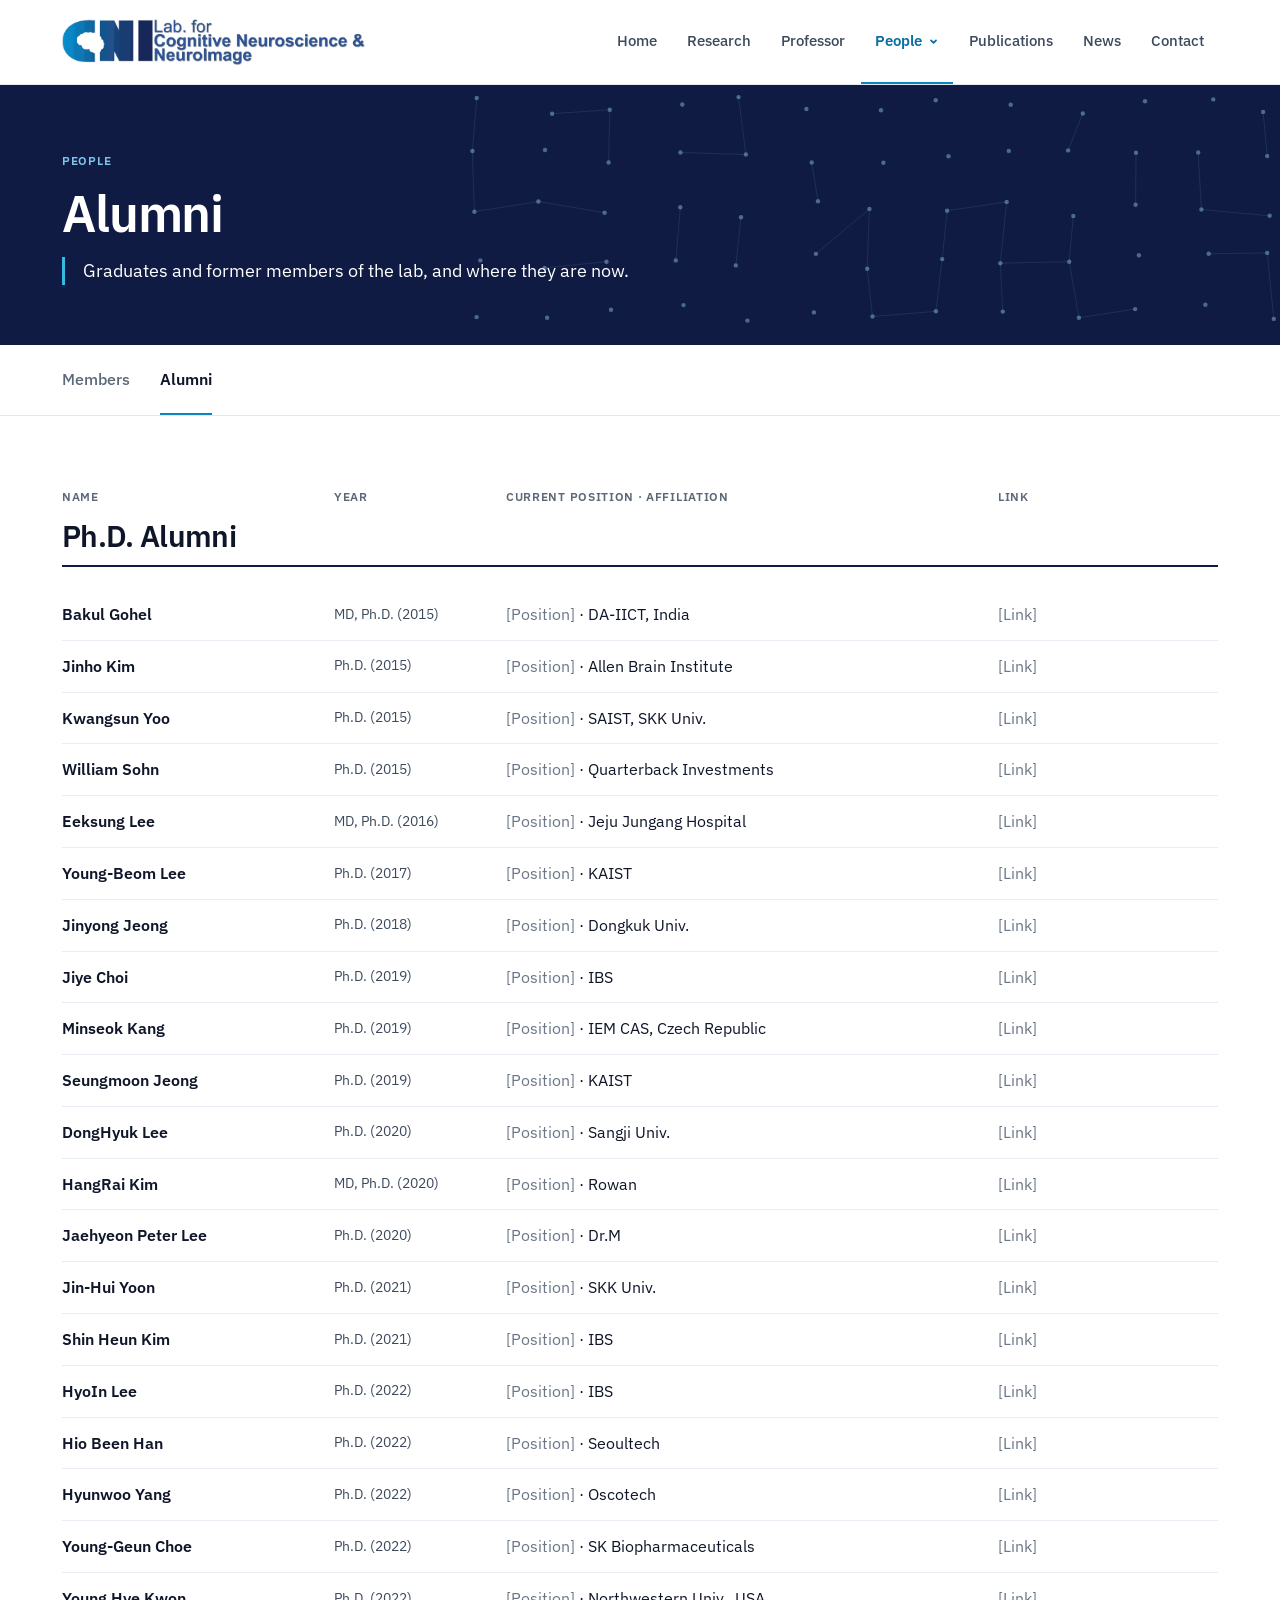
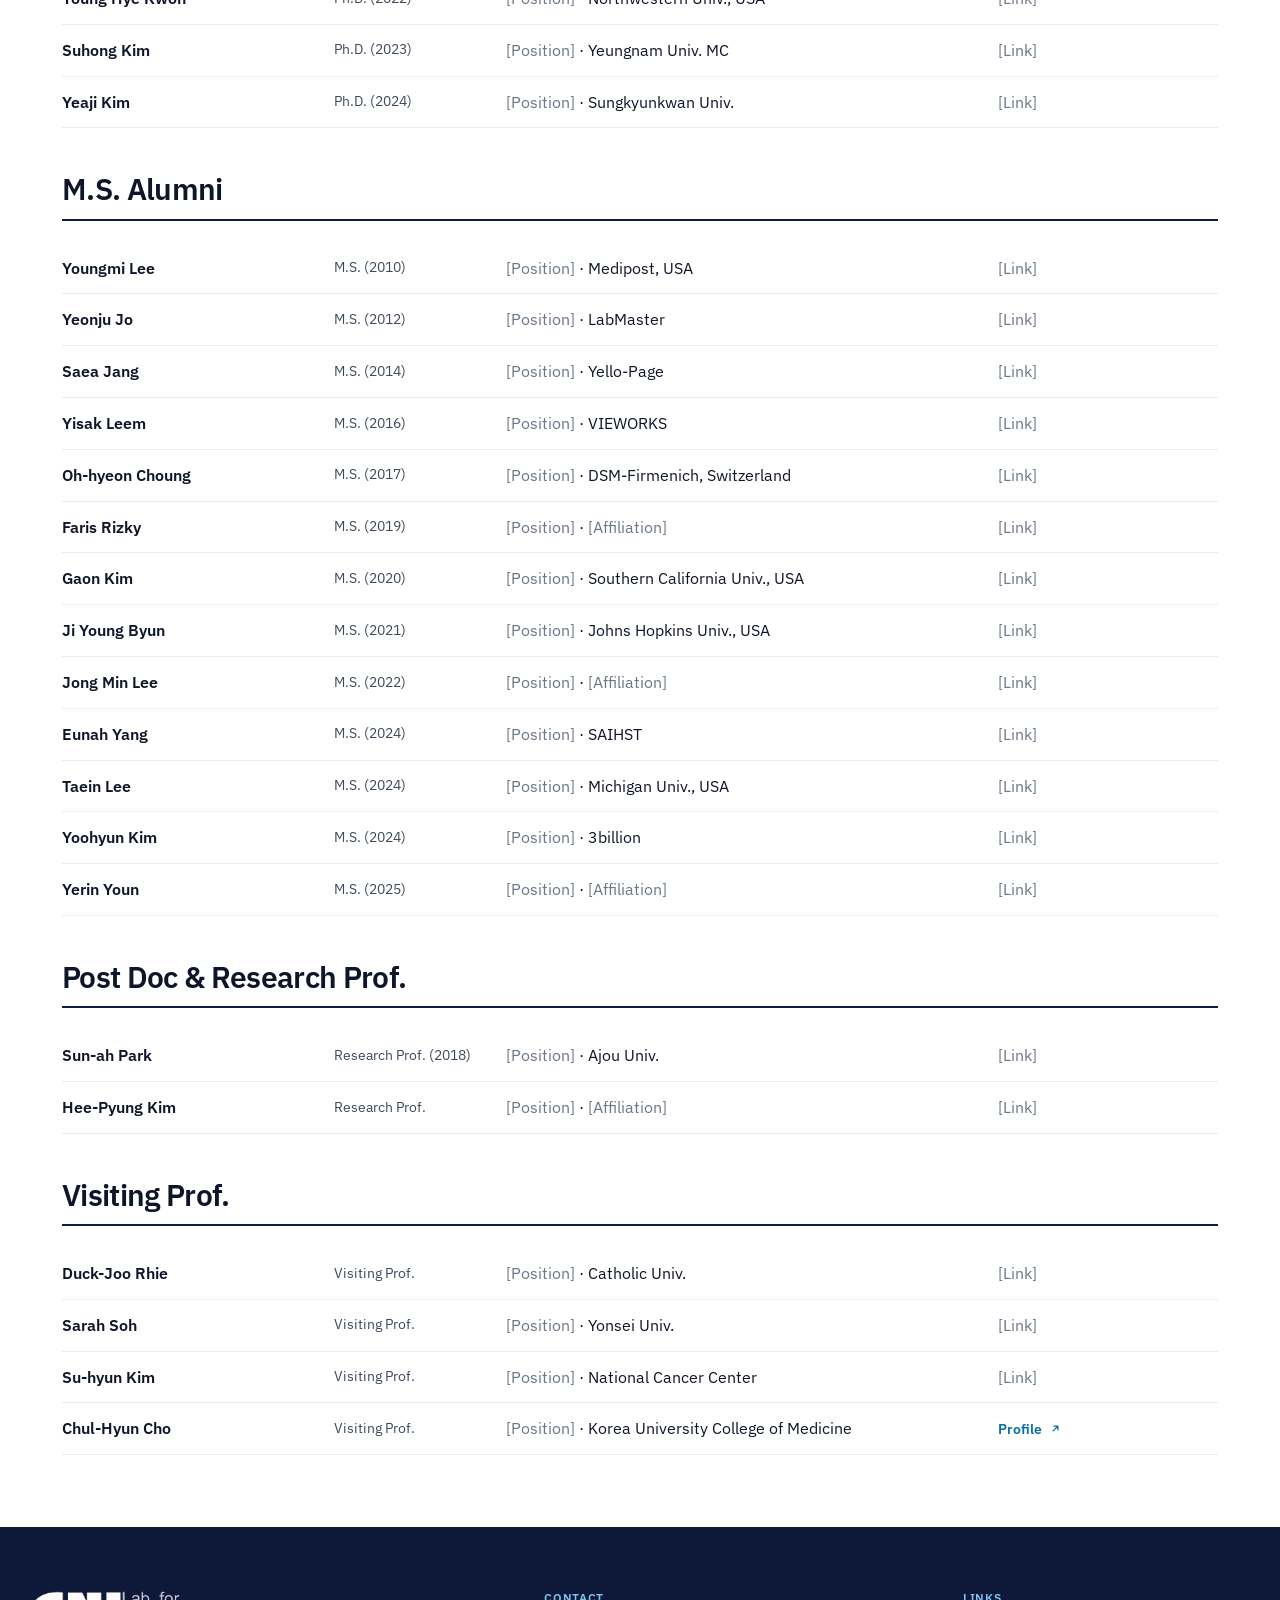
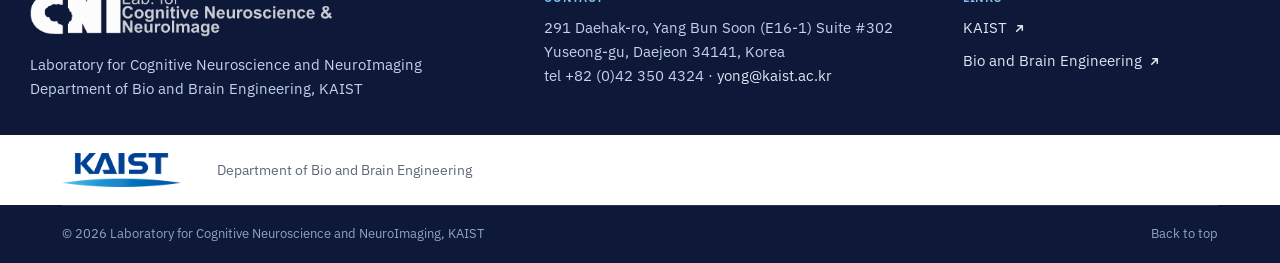
==== commit ce217a46: "." ====
--- a/alumni.html
+++ b/alumni.html
@@ -36,57 +36,63 @@
 </div></div>
 <section class="section section--tight">
 <div class="wrap">
-<div class="al-head"><span>Name</span><span>Year</span><span>Current position · affiliation</span><span>E-mail</span></div>
+<div class="al-head"><span>Name</span><span>Year</span><span>Current position · affiliation</span><span>Link</span></div>
 <div class="group">
-<div class="group-head"><h2>Ph.D. Alumni</h2><span class="count">22</span></div>
+<div class="group-head"><h2>Ph.D. Alumni</h2></div>
 <div><div class="al-row"><span class="nm">Bakul Gohel</span><span class="dg">MD, Ph.D. (2015)</span>
-<span><span class="placeholder">[Position]</span> · DA-IICT, India</span><span class="placeholder">[e-mail]</span></div><div class="al-row"><span class="nm">Jinho Kim</span><span class="dg">Ph.D. (2015)</span>
-<span><span class="placeholder">[Position]</span> · Allen Brain Institute</span><span class="placeholder">[e-mail]</span></div><div class="al-row"><span class="nm">Kwangsun Yoo</span><span class="dg">Ph.D. (2015)</span>
-<span><span class="placeholder">[Position]</span> · SAIST, SKK Univ.</span><span class="placeholder">[e-mail]</span></div><div class="al-row"><span class="nm">William Sohn</span><span class="dg">Ph.D. (2015)</span>
-<span><span class="placeholder">[Position]</span> · Quarterback Investments</span><span class="placeholder">[e-mail]</span></div><div class="al-row"><span class="nm">Eeksung Lee</span><span class="dg">MD, Ph.D. (2016)</span>
-<span><span class="placeholder">[Position]</span> · Jeju Jungang Hospital</span><span class="placeholder">[e-mail]</span></div><div class="al-row"><span class="nm">Young-Beom Lee</span><span class="dg">Ph.D. (2017)</span>
-<span><span class="placeholder">[Position]</span> · KAIST</span><span class="placeholder">[e-mail]</span></div><div class="al-row"><span class="nm">Jinyong Jeong</span><span class="dg">Ph.D. (2018)</span>
-<span><span class="placeholder">[Position]</span> · Dongkuk Univ.</span><span class="placeholder">[e-mail]</span></div><div class="al-row"><span class="nm">Jiye Choi</span><span class="dg">Ph.D. (2019)</span>
-<span><span class="placeholder">[Position]</span> · IBS</span><span class="placeholder">[e-mail]</span></div><div class="al-row"><span class="nm">Minseok Kang</span><span class="dg">Ph.D. (2019)</span>
-<span><span class="placeholder">[Position]</span> · IEM CAS, Czech Republic</span><span class="placeholder">[e-mail]</span></div><div class="al-row"><span class="nm">Seungmoon Jeong</span><span class="dg">Ph.D. (2019)</span>
-<span><span class="placeholder">[Position]</span> · KAIST</span><span class="placeholder">[e-mail]</span></div><div class="al-row"><span class="nm">DongHyuk Lee</span><span class="dg">Ph.D. (2020)</span>
-<span><span class="placeholder">[Position]</span> · Sangji Univ.</span><span class="placeholder">[e-mail]</span></div><div class="al-row"><span class="nm">HangRai Kim</span><span class="dg">MD, Ph.D. (2020)</span>
-<span><span class="placeholder">[Position]</span> · Rowan</span><span class="placeholder">[e-mail]</span></div><div class="al-row"><span class="nm">Jaehyeon Peter Lee</span><span class="dg">Ph.D. (2020)</span>
-<span><span class="placeholder">[Position]</span> · Dr.M</span><span class="placeholder">[e-mail]</span></div><div class="al-row"><span class="nm">Jin-Hui Yoon</span><span class="dg">Ph.D. (2021)</span>
-<span><span class="placeholder">[Position]</span> · SKK Univ.</span><span class="placeholder">[e-mail]</span></div><div class="al-row"><span class="nm">Shin Heun Kim</span><span class="dg">Ph.D. (2021)</span>
-<span><span class="placeholder">[Position]</span> · IBS</span><span class="placeholder">[e-mail]</span></div><div class="al-row"><span class="nm">HyoIn Lee</span><span class="dg">Ph.D. (2022)</span>
-<span><span class="placeholder">[Position]</span> · IBS</span><span class="placeholder">[e-mail]</span></div><div class="al-row"><span class="nm">Hio Been Han</span><span class="dg">Ph.D. (2022)</span>
-<span><span class="placeholder">[Position]</span> · Seoultech</span><span class="placeholder">[e-mail]</span></div><div class="al-row"><span class="nm">Hyunwoo Yang</span><span class="dg">Ph.D. (2022)</span>
-<span><span class="placeholder">[Position]</span> · Oscotech</span><span class="placeholder">[e-mail]</span></div><div class="al-row"><span class="nm">Young-Geun Choe</span><span class="dg">Ph.D. (2022)</span>
-<span><span class="placeholder">[Position]</span> · SK Biopharmaceuticals</span><span class="placeholder">[e-mail]</span></div><div class="al-row"><span class="nm">Young Hye Kwon</span><span class="dg">Ph.D. (2022)</span>
-<span><span class="placeholder">[Position]</span> · Northwestern Univ., USA</span><span class="placeholder">[e-mail]</span></div><div class="al-row"><span class="nm">Suhong Kim</span><span class="dg">Ph.D. (2023)</span>
-<span><span class="placeholder">[Position]</span> · Yeungnam Univ. MC</span><span class="placeholder">[e-mail]</span></div><div class="al-row"><span class="nm">Yeaji Kim</span><span class="dg">Ph.D. (2024)</span>
-<span><span class="placeholder">[Position]</span> · Sungkyunkwan Univ.</span><span class="placeholder">[e-mail]</span></div></div>
+<span><span class="placeholder">[Position]</span> &middot; DA-IICT, India</span><span class="placeholder">[Link]</span></div><div class="al-row"><span class="nm">Jinho Kim</span><span class="dg">Ph.D. (2015)</span>
+<span><span class="placeholder">[Position]</span> &middot; Allen Brain Institute</span><span class="placeholder">[Link]</span></div><div class="al-row"><span class="nm">Kwangsun Yoo</span><span class="dg">Ph.D. (2015)</span>
+<span><span class="placeholder">[Position]</span> &middot; SAIST, SKK Univ.</span><span class="placeholder">[Link]</span></div><div class="al-row"><span class="nm">William Sohn</span><span class="dg">Ph.D. (2015)</span>
+<span><span class="placeholder">[Position]</span> &middot; Quarterback Investments</span><span class="placeholder">[Link]</span></div><div class="al-row"><span class="nm">Eeksung Lee</span><span class="dg">MD, Ph.D. (2016)</span>
+<span><span class="placeholder">[Position]</span> &middot; Jeju Jungang Hospital</span><span class="placeholder">[Link]</span></div><div class="al-row"><span class="nm">Young-Beom Lee</span><span class="dg">Ph.D. (2017)</span>
+<span><span class="placeholder">[Position]</span> &middot; KAIST</span><span class="placeholder">[Link]</span></div><div class="al-row"><span class="nm">Jinyong Jeong</span><span class="dg">Ph.D. (2018)</span>
+<span><span class="placeholder">[Position]</span> &middot; Dongkuk Univ.</span><span class="placeholder">[Link]</span></div><div class="al-row"><span class="nm">Jiye Choi</span><span class="dg">Ph.D. (2019)</span>
+<span><span class="placeholder">[Position]</span> &middot; IBS</span><span class="placeholder">[Link]</span></div><div class="al-row"><span class="nm">Minseok Kang</span><span class="dg">Ph.D. (2019)</span>
+<span><span class="placeholder">[Position]</span> &middot; IEM CAS, Czech Republic</span><span class="placeholder">[Link]</span></div><div class="al-row"><span class="nm">Seungmoon Jeong</span><span class="dg">Ph.D. (2019)</span>
+<span><span class="placeholder">[Position]</span> &middot; KAIST</span><span class="placeholder">[Link]</span></div><div class="al-row"><span class="nm">DongHyuk Lee</span><span class="dg">Ph.D. (2020)</span>
+<span><span class="placeholder">[Position]</span> &middot; Sangji Univ.</span><span class="placeholder">[Link]</span></div><div class="al-row"><span class="nm">HangRai Kim</span><span class="dg">MD, Ph.D. (2020)</span>
+<span><span class="placeholder">[Position]</span> &middot; Rowan</span><span class="placeholder">[Link]</span></div><div class="al-row"><span class="nm">Jaehyeon Peter Lee</span><span class="dg">Ph.D. (2020)</span>
+<span><span class="placeholder">[Position]</span> &middot; Dr.M</span><span class="placeholder">[Link]</span></div><div class="al-row"><span class="nm">Jin-Hui Yoon</span><span class="dg">Ph.D. (2021)</span>
+<span><span class="placeholder">[Position]</span> &middot; SKK Univ.</span><span class="placeholder">[Link]</span></div><div class="al-row"><span class="nm">Shin Heun Kim</span><span class="dg">Ph.D. (2021)</span>
+<span><span class="placeholder">[Position]</span> &middot; IBS</span><span class="placeholder">[Link]</span></div><div class="al-row"><span class="nm">HyoIn Lee</span><span class="dg">Ph.D. (2022)</span>
+<span><span class="placeholder">[Position]</span> &middot; IBS</span><span class="placeholder">[Link]</span></div><div class="al-row"><span class="nm">Hio Been Han</span><span class="dg">Ph.D. (2022)</span>
+<span><span class="placeholder">[Position]</span> &middot; Seoultech</span><span class="placeholder">[Link]</span></div><div class="al-row"><span class="nm">Hyunwoo Yang</span><span class="dg">Ph.D. (2022)</span>
+<span><span class="placeholder">[Position]</span> &middot; Oscotech</span><span class="placeholder">[Link]</span></div><div class="al-row"><span class="nm">Young-Geun Choe</span><span class="dg">Ph.D. (2022)</span>
+<span><span class="placeholder">[Position]</span> &middot; SK Biopharmaceuticals</span><span class="placeholder">[Link]</span></div><div class="al-row"><span class="nm">Young Hye Kwon</span><span class="dg">Ph.D. (2022)</span>
+<span><span class="placeholder">[Position]</span> &middot; Northwestern Univ., USA</span><span class="placeholder">[Link]</span></div><div class="al-row"><span class="nm">Suhong Kim</span><span class="dg">Ph.D. (2023)</span>
+<span><span class="placeholder">[Position]</span> &middot; Yeungnam Univ. MC</span><span class="placeholder">[Link]</span></div><div class="al-row"><span class="nm">Yeaji Kim</span><span class="dg">Ph.D. (2024)</span>
+<span><span class="placeholder">[Position]</span> &middot; Sungkyunkwan Univ.</span><span class="placeholder">[Link]</span></div></div>
 </div>
 <div class="group" style="margin-top:44px">
-<div class="group-head"><h2>M.S. Alumni</h2><span class="count">13</span></div>
+<div class="group-head"><h2>M.S. Alumni</h2></div>
 <div><div class="al-row"><span class="nm">Youngmi Lee</span><span class="dg">M.S. (2010)</span>
-<span><span class="placeholder">[Position]</span> · Medipost, USA</span><span class="placeholder">[e-mail]</span></div><div class="al-row"><span class="nm">Yeonju Jo</span><span class="dg">M.S. (2012)</span>
-<span><span class="placeholder">[Position]</span> · LabMaster</span><span class="placeholder">[e-mail]</span></div><div class="al-row"><span class="nm">Saea Jang</span><span class="dg">M.S. (2014)</span>
-<span><span class="placeholder">[Position]</span> · Yello-Page</span><span class="placeholder">[e-mail]</span></div><div class="al-row"><span class="nm">Yisak Leem</span><span class="dg">M.S. (2016)</span>
-<span><span class="placeholder">[Position]</span> · VIEWORKS</span><span class="placeholder">[e-mail]</span></div><div class="al-row"><span class="nm">Oh-hyeon Choung</span><span class="dg">M.S. (2017)</span>
-<span><span class="placeholder">[Position]</span> · DSM-Firmenich, Switzerland</span><span class="placeholder">[e-mail]</span></div><div class="al-row"><span class="nm">Faris Rizky</span><span class="dg">M.S. (2019)</span>
-<span><span class="placeholder">[Position]</span> · <span class="placeholder">[Affiliation]</span></span><span class="placeholder">[e-mail]</span></div><div class="al-row"><span class="nm">Gaon Kim</span><span class="dg">M.S. (2020)</span>
-<span><span class="placeholder">[Position]</span> · Southern California Univ., USA</span><span class="placeholder">[e-mail]</span></div><div class="al-row"><span class="nm">Ji Young Byun</span><span class="dg">M.S. (2021)</span>
-<span><span class="placeholder">[Position]</span> · Johns Hopkins Univ., USA</span><span class="placeholder">[e-mail]</span></div><div class="al-row"><span class="nm">Jong Min Lee</span><span class="dg">M.S. (2022)</span>
-<span><span class="placeholder">[Position]</span> · <span class="placeholder">[Affiliation]</span></span><span class="placeholder">[e-mail]</span></div><div class="al-row"><span class="nm">Eunah Yang</span><span class="dg">M.S. (2024)</span>
-<span><span class="placeholder">[Position]</span> · SAIHST</span><span class="placeholder">[e-mail]</span></div><div class="al-row"><span class="nm">Taein Lee</span><span class="dg">M.S. (2024)</span>
-<span><span class="placeholder">[Position]</span> · Michigan Univ., USA</span><span class="placeholder">[e-mail]</span></div><div class="al-row"><span class="nm">Yoohyun Kim</span><span class="dg">M.S. (2024)</span>
-<span><span class="placeholder">[Position]</span> · 3billion</span><span class="placeholder">[e-mail]</span></div><div class="al-row"><span class="nm">Yerin Youn</span><span class="dg">M.S. (2025)</span>
-<span><span class="placeholder">[Position]</span> · <span class="placeholder">[Affiliation]</span></span><span class="placeholder">[e-mail]</span></div></div>
+<span><span class="placeholder">[Position]</span> &middot; Medipost, USA</span><span class="placeholder">[Link]</span></div><div class="al-row"><span class="nm">Yeonju Jo</span><span class="dg">M.S. (2012)</span>
+<span><span class="placeholder">[Position]</span> &middot; LabMaster</span><span class="placeholder">[Link]</span></div><div class="al-row"><span class="nm">Saea Jang</span><span class="dg">M.S. (2014)</span>
+<span><span class="placeholder">[Position]</span> &middot; Yello-Page</span><span class="placeholder">[Link]</span></div><div class="al-row"><span class="nm">Yisak Leem</span><span class="dg">M.S. (2016)</span>
+<span><span class="placeholder">[Position]</span> &middot; VIEWORKS</span><span class="placeholder">[Link]</span></div><div class="al-row"><span class="nm">Oh-hyeon Choung</span><span class="dg">M.S. (2017)</span>
+<span><span class="placeholder">[Position]</span> &middot; DSM-Firmenich, Switzerland</span><span class="placeholder">[Link]</span></div><div class="al-row"><span class="nm">Faris Rizky</span><span class="dg">M.S. (2019)</span>
+<span><span class="placeholder">[Position]</span> &middot; <span class="placeholder">[Affiliation]</span></span><span class="placeholder">[Link]</span></div><div class="al-row"><span class="nm">Gaon Kim</span><span class="dg">M.S. (2020)</span>
+<span><span class="placeholder">[Position]</span> &middot; Southern California Univ., USA</span><span class="placeholder">[Link]</span></div><div class="al-row"><span class="nm">Ji Young Byun</span><span class="dg">M.S. (2021)</span>
+<span><span class="placeholder">[Position]</span> &middot; Johns Hopkins Univ., USA</span><span class="placeholder">[Link]</span></div><div class="al-row"><span class="nm">Jong Min Lee</span><span class="dg">M.S. (2022)</span>
+<span><span class="placeholder">[Position]</span> &middot; <span class="placeholder">[Affiliation]</span></span><span class="placeholder">[Link]</span></div><div class="al-row"><span class="nm">Eunah Yang</span><span class="dg">M.S. (2024)</span>
+<span><span class="placeholder">[Position]</span> &middot; SAIHST</span><span class="placeholder">[Link]</span></div><div class="al-row"><span class="nm">Taein Lee</span><span class="dg">M.S. (2024)</span>
+<span><span class="placeholder">[Position]</span> &middot; Michigan Univ., USA</span><span class="placeholder">[Link]</span></div><div class="al-row"><span class="nm">Yoohyun Kim</span><span class="dg">M.S. (2024)</span>
+<span><span class="placeholder">[Position]</span> &middot; 3billion</span><span class="placeholder">[Link]</span></div><div class="al-row"><span class="nm">Yerin Youn</span><span class="dg">M.S. (2025)</span>
+<span><span class="placeholder">[Position]</span> &middot; <span class="placeholder">[Affiliation]</span></span><span class="placeholder">[Link]</span></div></div>
 </div>
 <div class="group" style="margin-top:44px">
-<div class="group-head"><h2>Visiting Professors</h2><span class="count">04</span></div>
-<div><div class="al-row"><span class="nm">Sun-ah Park</span><span class="dg">Visiting Prof. (2018)</span>
-<span><span class="placeholder">[Position]</span> · Ajou Univ.</span><span class="placeholder">[e-mail]</span></div><div class="al-row"><span class="nm">Duck-Joo Rhie</span><span class="dg">Visiting Prof.</span>
-<span><span class="placeholder">[Position]</span> · Catholic Univ.</span><span class="placeholder">[e-mail]</span></div><div class="al-row"><span class="nm">Sarah Soh</span><span class="dg">Visiting Prof.</span>
-<span><span class="placeholder">[Position]</span> · Yonsei Univ.</span><span class="placeholder">[e-mail]</span></div><div class="al-row"><span class="nm">Su-hyun Kim</span><span class="dg">Visiting Prof.</span>
-<span><span class="placeholder">[Position]</span> · National Cancer Center</span><span class="placeholder">[e-mail]</span></div></div>
+<div class="group-head"><h2>Post Doc &amp; Research Prof.</h2></div>
+<div><div class="al-row"><span class="nm">Sun-ah Park</span><span class="dg">Research Prof. (2018)</span>
+<span><span class="placeholder">[Position]</span> &middot; Ajou Univ.</span><span class="placeholder">[Link]</span></div><div class="al-row"><span class="nm">Hee-Pyung Kim</span><span class="dg">Research Prof.</span>
+<span><span class="placeholder">[Position]</span> &middot; <span class="placeholder">[Affiliation]</span></span><span class="placeholder">[Link]</span></div></div>
+</div>
+<div class="group" style="margin-top:44px">
+<div class="group-head"><h2>Visiting Prof.</h2></div>
+<div><div class="al-row"><span class="nm">Duck-Joo Rhie</span><span class="dg">Visiting Prof.</span>
+<span><span class="placeholder">[Position]</span> &middot; Catholic Univ.</span><span class="placeholder">[Link]</span></div><div class="al-row"><span class="nm">Sarah Soh</span><span class="dg">Visiting Prof.</span>
+<span><span class="placeholder">[Position]</span> &middot; Yonsei Univ.</span><span class="placeholder">[Link]</span></div><div class="al-row"><span class="nm">Su-hyun Kim</span><span class="dg">Visiting Prof.</span>
+<span><span class="placeholder">[Position]</span> &middot; National Cancer Center</span><span class="placeholder">[Link]</span></div><div class="al-row"><span class="nm">Chul-Hyun Cho</span><span class="dg">Visiting Prof.</span>
+<span><span class="placeholder">[Position]</span> &middot; Korea University College of Medicine</span><a class="link-arrow" href="https://www.ibric.org/bric/hanbitsa/treatise.do?mode=treatise-view&amp;id=84570&amp;authorId=39089" target="_blank" rel="noopener">Profile<svg aria-hidden="true" viewBox="0 0 14 14"><path d="M4 10 10 4M5.2 4H10v4.8"/></svg></a></div></div>
 </div>
 </div>
 </section>
--- a/assets/css/style.css
+++ b/assets/css/style.css
@@ -583,3 +583,11 @@
 .pagehead .bedges circle.ring{stroke:#6FA8D8;stroke-width:1;fill:none;opacity:.30}
 .pagehead .bnodes circle.hubdot{fill:var(--sky);opacity:1}
 @media (max-width:700px){.pagehead p:not(.eyebrow){padding-left:14px;font-size:16.5px}}
+
+/* professor photo */
+.pi-photo--img{padding:0;overflow:hidden;background:#E6EEF7}
+.pi-photo--img img{width:100%;height:100%;object-fit:cover;object-position:center 18%;display:block}
+
+/* alumni link column */
+.al-row .link-arrow{font-size:14px}
+.al-row .link-arrow svg{width:11px;height:11px}
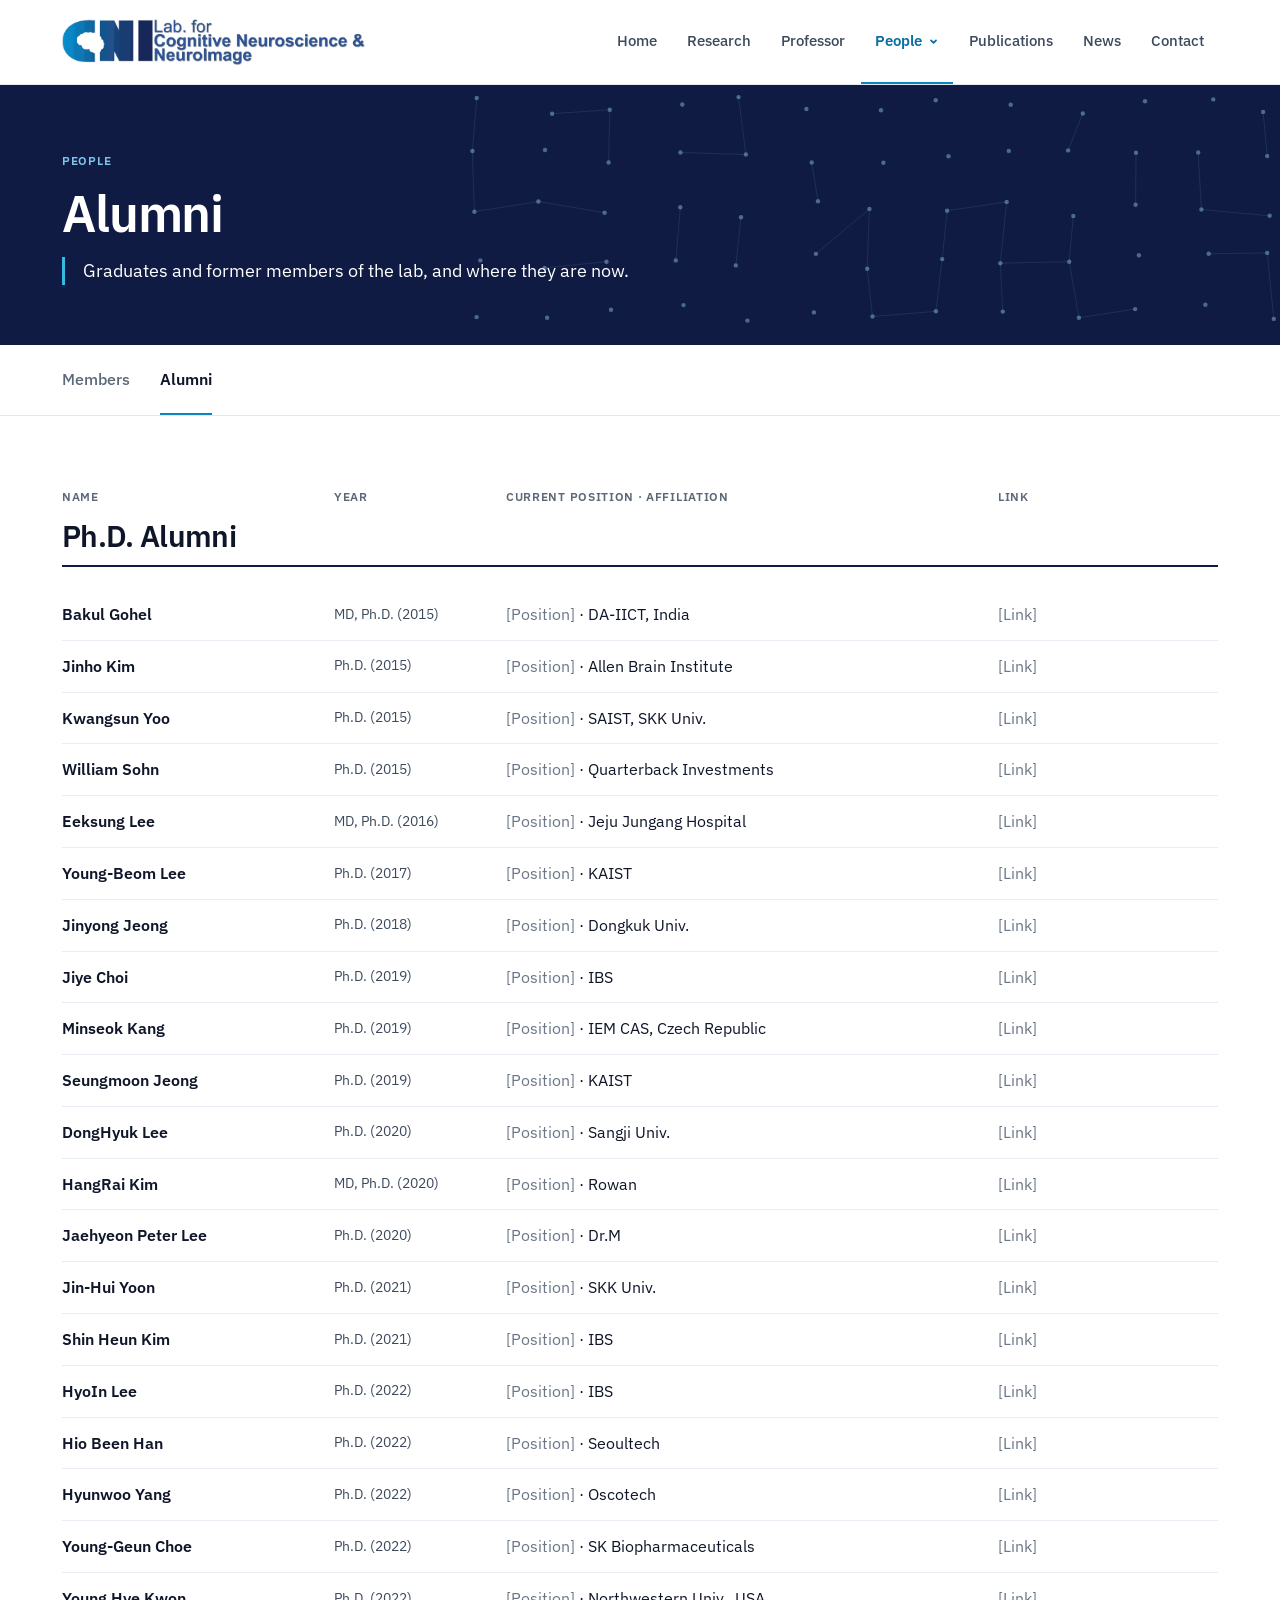
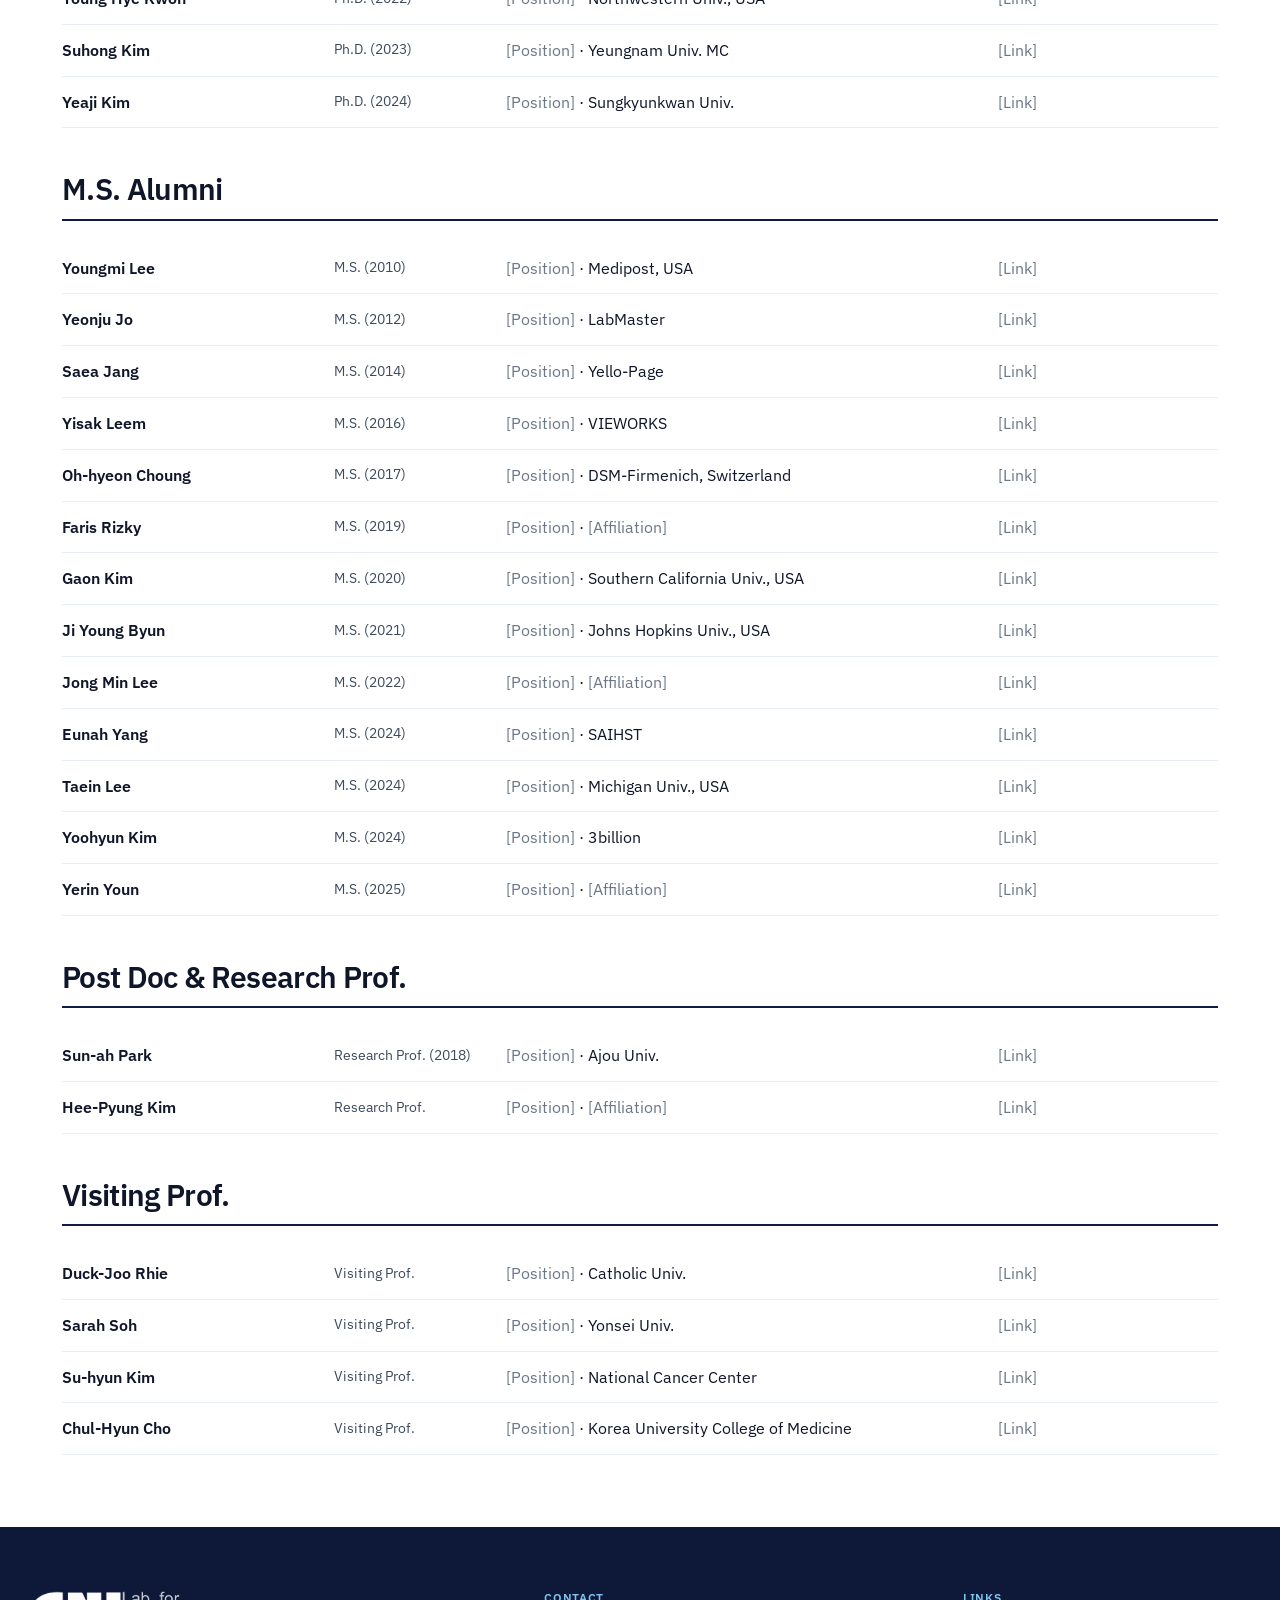
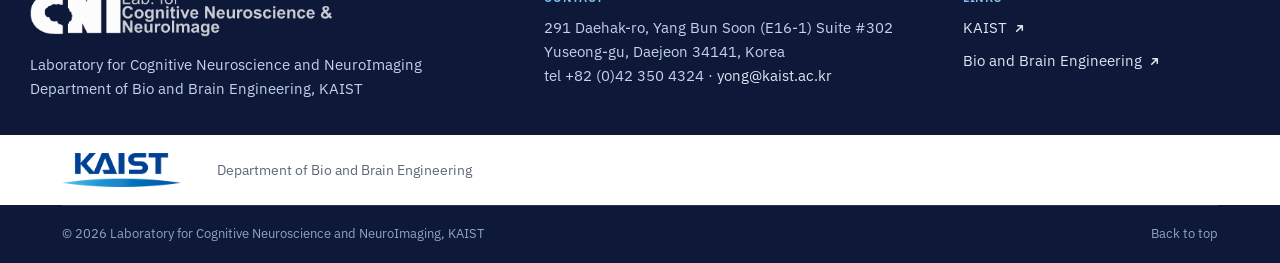
==== commit 7e4aaa56: "." ====
--- a/alumni.html
+++ b/alumni.html
@@ -92,7 +92,7 @@
 <span><span class="placeholder">[Position]</span> &middot; Catholic Univ.</span><span class="placeholder">[Link]</span></div><div class="al-row"><span class="nm">Sarah Soh</span><span class="dg">Visiting Prof.</span>
 <span><span class="placeholder">[Position]</span> &middot; Yonsei Univ.</span><span class="placeholder">[Link]</span></div><div class="al-row"><span class="nm">Su-hyun Kim</span><span class="dg">Visiting Prof.</span>
 <span><span class="placeholder">[Position]</span> &middot; National Cancer Center</span><span class="placeholder">[Link]</span></div><div class="al-row"><span class="nm">Chul-Hyun Cho</span><span class="dg">Visiting Prof.</span>
-<span><span class="placeholder">[Position]</span> &middot; Korea University College of Medicine</span><a class="link-arrow" href="https://www.ibric.org/bric/hanbitsa/treatise.do?mode=treatise-view&amp;id=84570&amp;authorId=39089" target="_blank" rel="noopener">Profile<svg aria-hidden="true" viewBox="0 0 14 14"><path d="M4 10 10 4M5.2 4H10v4.8"/></svg></a></div></div>
+<span><span class="placeholder">[Position]</span> &middot; Korea University College of Medicine</span><span class="placeholder">[Link]</span></div></div>
 </div>
 </div>
 </section>
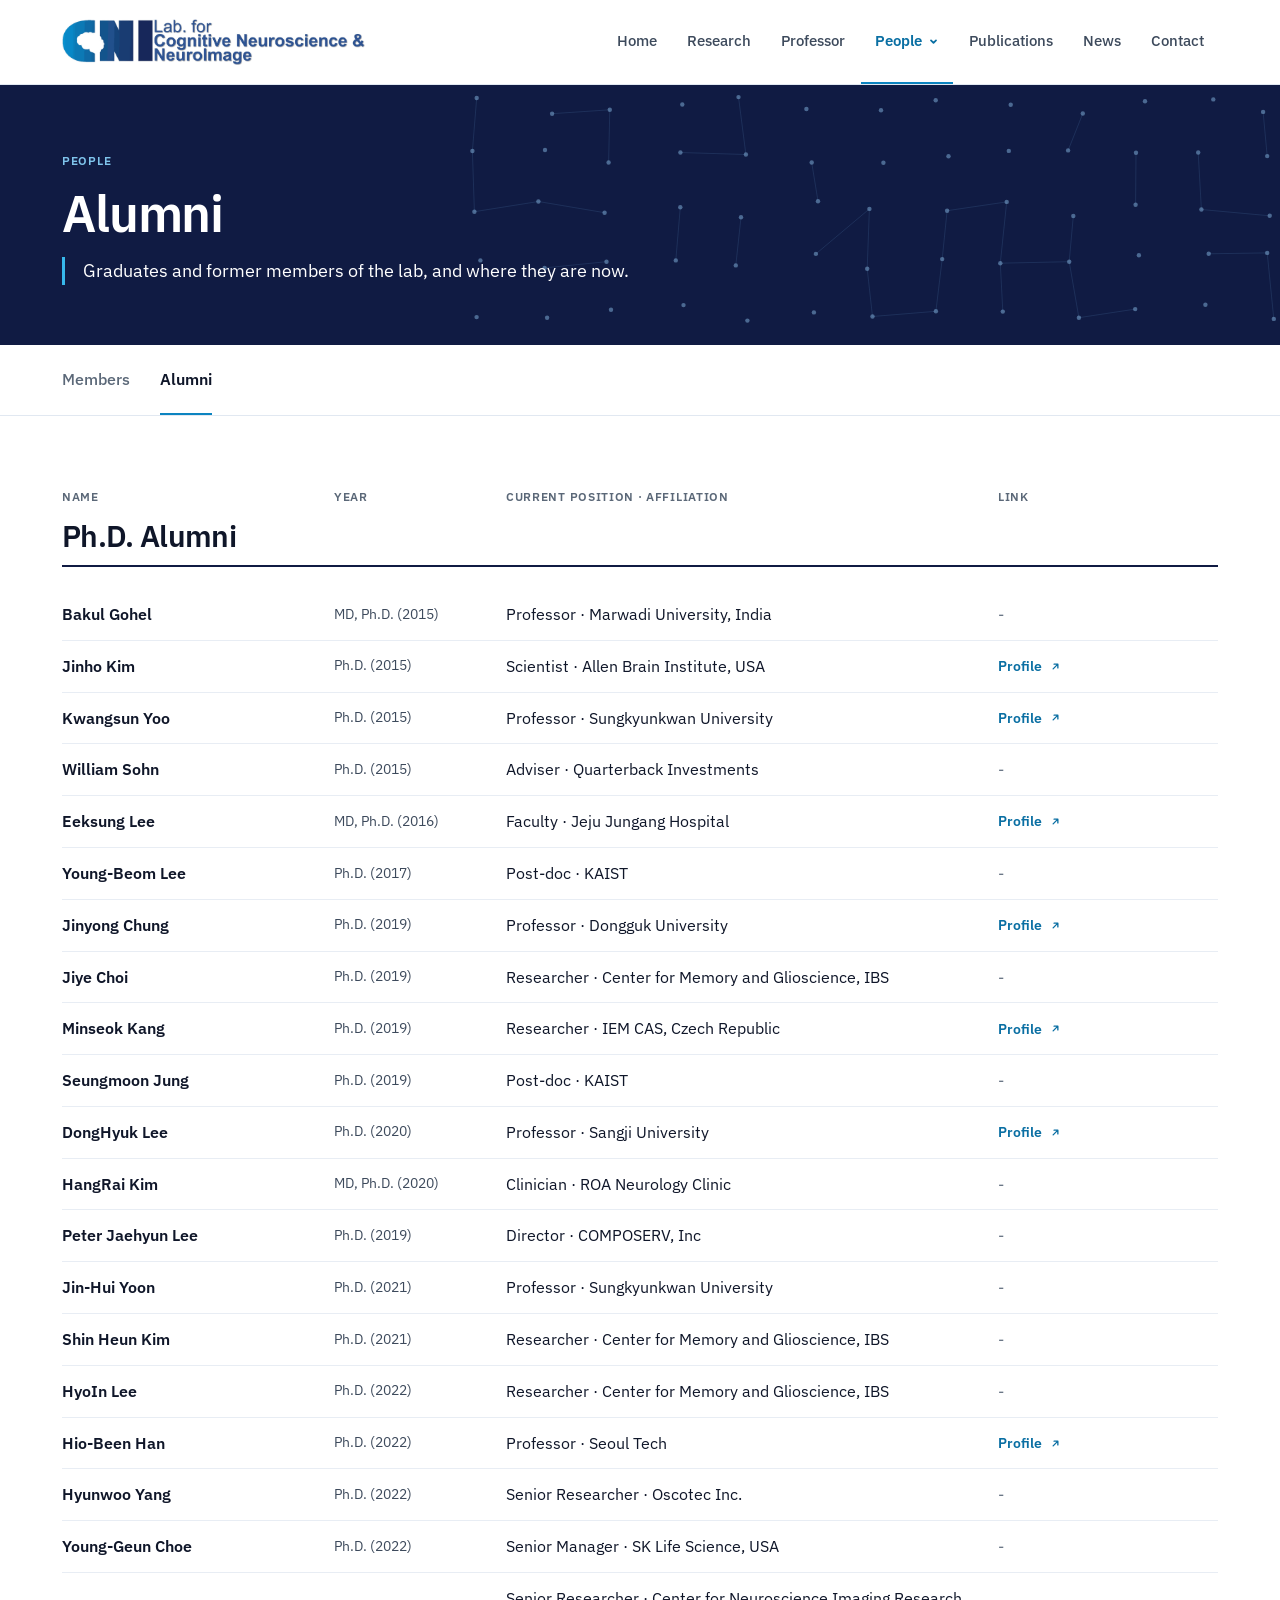
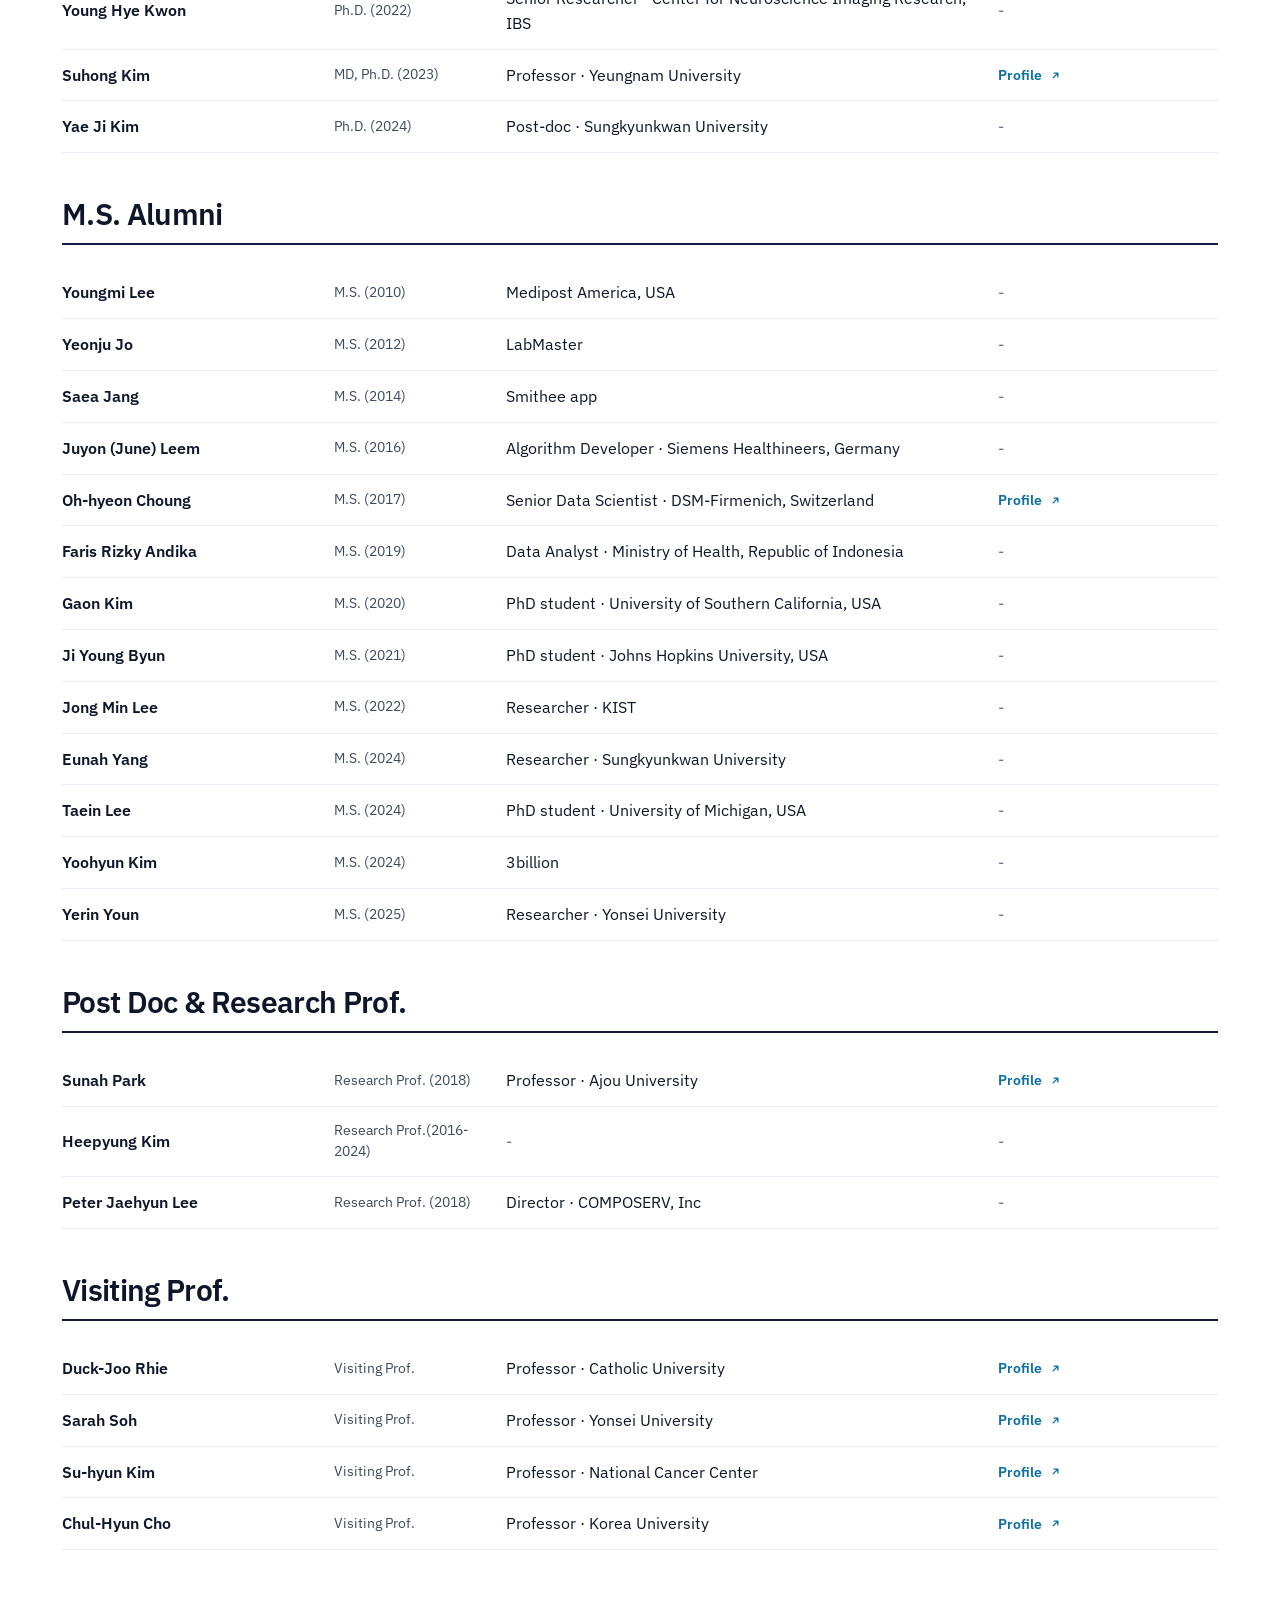
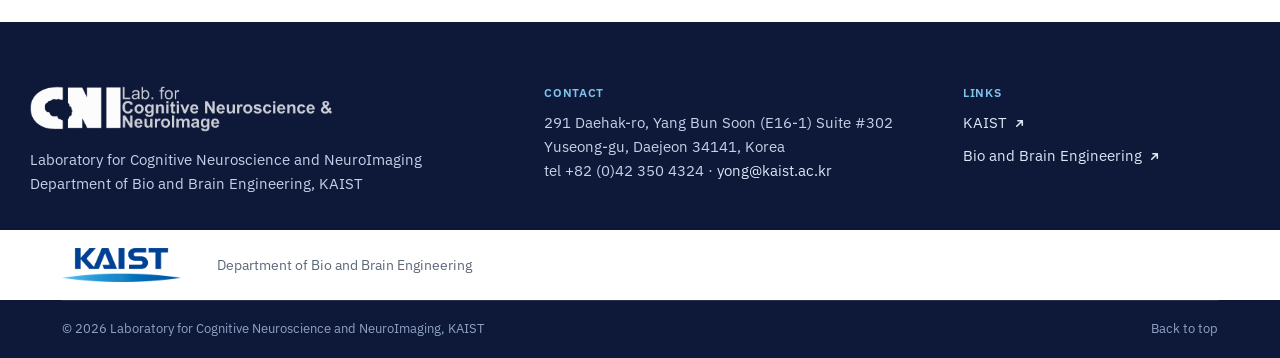
==== commit d961e207: "." ====
--- a/alumni.html
+++ b/alumni.html
@@ -40,59 +40,60 @@
 <div class="group">
 <div class="group-head"><h2>Ph.D. Alumni</h2></div>
 <div><div class="al-row"><span class="nm">Bakul Gohel</span><span class="dg">MD, Ph.D. (2015)</span>
-<span><span class="placeholder">[Position]</span> &middot; DA-IICT, India</span><span class="placeholder">[Link]</span></div><div class="al-row"><span class="nm">Jinho Kim</span><span class="dg">Ph.D. (2015)</span>
-<span><span class="placeholder">[Position]</span> &middot; Allen Brain Institute</span><span class="placeholder">[Link]</span></div><div class="al-row"><span class="nm">Kwangsun Yoo</span><span class="dg">Ph.D. (2015)</span>
-<span><span class="placeholder">[Position]</span> &middot; SAIST, SKK Univ.</span><span class="placeholder">[Link]</span></div><div class="al-row"><span class="nm">William Sohn</span><span class="dg">Ph.D. (2015)</span>
-<span><span class="placeholder">[Position]</span> &middot; Quarterback Investments</span><span class="placeholder">[Link]</span></div><div class="al-row"><span class="nm">Eeksung Lee</span><span class="dg">MD, Ph.D. (2016)</span>
-<span><span class="placeholder">[Position]</span> &middot; Jeju Jungang Hospital</span><span class="placeholder">[Link]</span></div><div class="al-row"><span class="nm">Young-Beom Lee</span><span class="dg">Ph.D. (2017)</span>
-<span><span class="placeholder">[Position]</span> &middot; KAIST</span><span class="placeholder">[Link]</span></div><div class="al-row"><span class="nm">Jinyong Jeong</span><span class="dg">Ph.D. (2018)</span>
-<span><span class="placeholder">[Position]</span> &middot; Dongkuk Univ.</span><span class="placeholder">[Link]</span></div><div class="al-row"><span class="nm">Jiye Choi</span><span class="dg">Ph.D. (2019)</span>
-<span><span class="placeholder">[Position]</span> &middot; IBS</span><span class="placeholder">[Link]</span></div><div class="al-row"><span class="nm">Minseok Kang</span><span class="dg">Ph.D. (2019)</span>
-<span><span class="placeholder">[Position]</span> &middot; IEM CAS, Czech Republic</span><span class="placeholder">[Link]</span></div><div class="al-row"><span class="nm">Seungmoon Jeong</span><span class="dg">Ph.D. (2019)</span>
-<span><span class="placeholder">[Position]</span> &middot; KAIST</span><span class="placeholder">[Link]</span></div><div class="al-row"><span class="nm">DongHyuk Lee</span><span class="dg">Ph.D. (2020)</span>
-<span><span class="placeholder">[Position]</span> &middot; Sangji Univ.</span><span class="placeholder">[Link]</span></div><div class="al-row"><span class="nm">HangRai Kim</span><span class="dg">MD, Ph.D. (2020)</span>
-<span><span class="placeholder">[Position]</span> &middot; Rowan</span><span class="placeholder">[Link]</span></div><div class="al-row"><span class="nm">Jaehyeon Peter Lee</span><span class="dg">Ph.D. (2020)</span>
-<span><span class="placeholder">[Position]</span> &middot; Dr.M</span><span class="placeholder">[Link]</span></div><div class="al-row"><span class="nm">Jin-Hui Yoon</span><span class="dg">Ph.D. (2021)</span>
-<span><span class="placeholder">[Position]</span> &middot; SKK Univ.</span><span class="placeholder">[Link]</span></div><div class="al-row"><span class="nm">Shin Heun Kim</span><span class="dg">Ph.D. (2021)</span>
-<span><span class="placeholder">[Position]</span> &middot; IBS</span><span class="placeholder">[Link]</span></div><div class="al-row"><span class="nm">HyoIn Lee</span><span class="dg">Ph.D. (2022)</span>
-<span><span class="placeholder">[Position]</span> &middot; IBS</span><span class="placeholder">[Link]</span></div><div class="al-row"><span class="nm">Hio Been Han</span><span class="dg">Ph.D. (2022)</span>
-<span><span class="placeholder">[Position]</span> &middot; Seoultech</span><span class="placeholder">[Link]</span></div><div class="al-row"><span class="nm">Hyunwoo Yang</span><span class="dg">Ph.D. (2022)</span>
-<span><span class="placeholder">[Position]</span> &middot; Oscotech</span><span class="placeholder">[Link]</span></div><div class="al-row"><span class="nm">Young-Geun Choe</span><span class="dg">Ph.D. (2022)</span>
-<span><span class="placeholder">[Position]</span> &middot; SK Biopharmaceuticals</span><span class="placeholder">[Link]</span></div><div class="al-row"><span class="nm">Young Hye Kwon</span><span class="dg">Ph.D. (2022)</span>
-<span><span class="placeholder">[Position]</span> &middot; Northwestern Univ., USA</span><span class="placeholder">[Link]</span></div><div class="al-row"><span class="nm">Suhong Kim</span><span class="dg">Ph.D. (2023)</span>
-<span><span class="placeholder">[Position]</span> &middot; Yeungnam Univ. MC</span><span class="placeholder">[Link]</span></div><div class="al-row"><span class="nm">Yeaji Kim</span><span class="dg">Ph.D. (2024)</span>
-<span><span class="placeholder">[Position]</span> &middot; Sungkyunkwan Univ.</span><span class="placeholder">[Link]</span></div></div>
+<span>Professor &middot; Marwadi University, India</span><span class="dash">-</span></div><div class="al-row"><span class="nm">Jinho Kim</span><span class="dg">Ph.D. (2015)</span>
+<span>Scientist &middot; Allen Brain Institute, USA</span><a class="link-arrow" href="https://www.allenneuraldynamics.org/people/jinho-kim" target="_blank" rel="noopener">Profile<svg aria-hidden="true" viewBox="0 0 14 14"><path d="M4 10 10 4M5.2 4H10v4.8"/></svg></a></div><div class="al-row"><span class="nm">Kwangsun Yoo</span><span class="dg">Ph.D. (2015)</span>
+<span>Professor &middot; Sungkyunkwan University</span><a class="link-arrow" href="https://sites.google.com/view/yooklab" target="_blank" rel="noopener">Profile<svg aria-hidden="true" viewBox="0 0 14 14"><path d="M4 10 10 4M5.2 4H10v4.8"/></svg></a></div><div class="al-row"><span class="nm">William Sohn</span><span class="dg">Ph.D. (2015)</span>
+<span>Adviser &middot; Quarterback Investments</span><span class="dash">-</span></div><div class="al-row"><span class="nm">Eeksung Lee</span><span class="dg">MD, Ph.D. (2016)</span>
+<span>Faculty &middot; Jeju Jungang Hospital</span><a class="link-arrow" href="https://www.jeju-jungangh.com/kor/_pgm/clinic/view.php?act=183" target="_blank" rel="noopener">Profile<svg aria-hidden="true" viewBox="0 0 14 14"><path d="M4 10 10 4M5.2 4H10v4.8"/></svg></a></div><div class="al-row"><span class="nm">Young-Beom Lee</span><span class="dg">Ph.D. (2017)</span>
+<span>Post-doc &middot; KAIST</span><span class="dash">-</span></div><div class="al-row"><span class="nm">Jinyong Chung</span><span class="dg">Ph.D. (2019)</span>
+<span>Professor &middot; Dongguk University</span><a class="link-arrow" href="https://sites.google.com/view/jchung-neurosci" target="_blank" rel="noopener">Profile<svg aria-hidden="true" viewBox="0 0 14 14"><path d="M4 10 10 4M5.2 4H10v4.8"/></svg></a></div><div class="al-row"><span class="nm">Jiye Choi</span><span class="dg">Ph.D. (2019)</span>
+<span>Researcher &middot; Center for Memory and Glioscience, IBS</span><span class="dash">-</span></div><div class="al-row"><span class="nm">Minseok Kang</span><span class="dg">Ph.D. (2019)</span>
+<span>Researcher &middot; IEM CAS, Czech Republic</span><a class="link-arrow" href="https://www.iem.cas.cz/contacts/minseok-kang/" target="_blank" rel="noopener">Profile<svg aria-hidden="true" viewBox="0 0 14 14"><path d="M4 10 10 4M5.2 4H10v4.8"/></svg></a></div><div class="al-row"><span class="nm">Seungmoon Jung</span><span class="dg">Ph.D. (2019)</span>
+<span>Post-doc &middot; KAIST</span><span class="dash">-</span></div><div class="al-row"><span class="nm">DongHyuk Lee</span><span class="dg">Ph.D. (2020)</span>
+<span>Professor &middot; Sangji University</span><a class="link-arrow" href="https://www.sangji.ac.kr/prog/facultyInfo/hani/sub03_01/1100502101100/view.do" target="_blank" rel="noopener">Profile<svg aria-hidden="true" viewBox="0 0 14 14"><path d="M4 10 10 4M5.2 4H10v4.8"/></svg></a></div><div class="al-row"><span class="nm">HangRai Kim</span><span class="dg">MD, Ph.D. (2020)</span>
+<span>Clinician &middot; ROA Neurology Clinic</span><span class="dash">-</span></div><div class="al-row"><span class="nm">Peter Jaehyun Lee</span><span class="dg">Ph.D. (2019)</span>
+<span>Director &middot; COMPOSERV, Inc</span><span class="dash">-</span></div><div class="al-row"><span class="nm">Jin-Hui Yoon</span><span class="dg">Ph.D. (2021)</span>
+<span>Professor &middot; Sungkyunkwan University</span><span class="dash">-</span></div><div class="al-row"><span class="nm">Shin Heun Kim</span><span class="dg">Ph.D. (2021)</span>
+<span>Researcher &middot; Center for Memory and Glioscience, IBS</span><span class="dash">-</span></div><div class="al-row"><span class="nm">HyoIn Lee</span><span class="dg">Ph.D. (2022)</span>
+<span>Researcher &middot; Center for Memory and Glioscience, IBS</span><span class="dash">-</span></div><div class="al-row"><span class="nm">Hio-Been Han</span><span class="dg">Ph.D. (2022)</span>
+<span>Professor &middot; Seoul Tech</span><a class="link-arrow" href="https://brainrhythm.seoultech.ac.kr/subList/20000007687" target="_blank" rel="noopener">Profile<svg aria-hidden="true" viewBox="0 0 14 14"><path d="M4 10 10 4M5.2 4H10v4.8"/></svg></a></div><div class="al-row"><span class="nm">Hyunwoo Yang</span><span class="dg">Ph.D. (2022)</span>
+<span>Senior Researcher &middot; Oscotec Inc.</span><span class="dash">-</span></div><div class="al-row"><span class="nm">Young-Geun Choe</span><span class="dg">Ph.D. (2022)</span>
+<span>Senior Manager &middot; SK Life Science, USA</span><span class="dash">-</span></div><div class="al-row"><span class="nm">Young Hye Kwon</span><span class="dg">Ph.D. (2022)</span>
+<span>Senior Researcher &middot; Center for Neuroscience Imaging Research, IBS</span><span class="dash">-</span></div><div class="al-row"><span class="nm">Suhong Kim</span><span class="dg">MD, Ph.D. (2023)</span>
+<span>Professor &middot; Yeungnam University</span><a class="link-arrow" href="https://www.yu.ac.kr/main/faculty/faculty-window.do?p_no=41550" target="_blank" rel="noopener">Profile<svg aria-hidden="true" viewBox="0 0 14 14"><path d="M4 10 10 4M5.2 4H10v4.8"/></svg></a></div><div class="al-row"><span class="nm">Yae Ji Kim</span><span class="dg">Ph.D. (2024)</span>
+<span>Post-doc &middot; Sungkyunkwan University</span><span class="dash">-</span></div></div>
 </div>
 <div class="group" style="margin-top:44px">
 <div class="group-head"><h2>M.S. Alumni</h2></div>
 <div><div class="al-row"><span class="nm">Youngmi Lee</span><span class="dg">M.S. (2010)</span>
-<span><span class="placeholder">[Position]</span> &middot; Medipost, USA</span><span class="placeholder">[Link]</span></div><div class="al-row"><span class="nm">Yeonju Jo</span><span class="dg">M.S. (2012)</span>
-<span><span class="placeholder">[Position]</span> &middot; LabMaster</span><span class="placeholder">[Link]</span></div><div class="al-row"><span class="nm">Saea Jang</span><span class="dg">M.S. (2014)</span>
-<span><span class="placeholder">[Position]</span> &middot; Yello-Page</span><span class="placeholder">[Link]</span></div><div class="al-row"><span class="nm">Yisak Leem</span><span class="dg">M.S. (2016)</span>
-<span><span class="placeholder">[Position]</span> &middot; VIEWORKS</span><span class="placeholder">[Link]</span></div><div class="al-row"><span class="nm">Oh-hyeon Choung</span><span class="dg">M.S. (2017)</span>
-<span><span class="placeholder">[Position]</span> &middot; DSM-Firmenich, Switzerland</span><span class="placeholder">[Link]</span></div><div class="al-row"><span class="nm">Faris Rizky</span><span class="dg">M.S. (2019)</span>
-<span><span class="placeholder">[Position]</span> &middot; <span class="placeholder">[Affiliation]</span></span><span class="placeholder">[Link]</span></div><div class="al-row"><span class="nm">Gaon Kim</span><span class="dg">M.S. (2020)</span>
-<span><span class="placeholder">[Position]</span> &middot; Southern California Univ., USA</span><span class="placeholder">[Link]</span></div><div class="al-row"><span class="nm">Ji Young Byun</span><span class="dg">M.S. (2021)</span>
-<span><span class="placeholder">[Position]</span> &middot; Johns Hopkins Univ., USA</span><span class="placeholder">[Link]</span></div><div class="al-row"><span class="nm">Jong Min Lee</span><span class="dg">M.S. (2022)</span>
-<span><span class="placeholder">[Position]</span> &middot; <span class="placeholder">[Affiliation]</span></span><span class="placeholder">[Link]</span></div><div class="al-row"><span class="nm">Eunah Yang</span><span class="dg">M.S. (2024)</span>
-<span><span class="placeholder">[Position]</span> &middot; SAIHST</span><span class="placeholder">[Link]</span></div><div class="al-row"><span class="nm">Taein Lee</span><span class="dg">M.S. (2024)</span>
-<span><span class="placeholder">[Position]</span> &middot; Michigan Univ., USA</span><span class="placeholder">[Link]</span></div><div class="al-row"><span class="nm">Yoohyun Kim</span><span class="dg">M.S. (2024)</span>
-<span><span class="placeholder">[Position]</span> &middot; 3billion</span><span class="placeholder">[Link]</span></div><div class="al-row"><span class="nm">Yerin Youn</span><span class="dg">M.S. (2025)</span>
-<span><span class="placeholder">[Position]</span> &middot; <span class="placeholder">[Affiliation]</span></span><span class="placeholder">[Link]</span></div></div>
+<span>Medipost America, USA</span><span class="dash">-</span></div><div class="al-row"><span class="nm">Yeonju Jo</span><span class="dg">M.S. (2012)</span>
+<span>LabMaster</span><span class="dash">-</span></div><div class="al-row"><span class="nm">Saea Jang</span><span class="dg">M.S. (2014)</span>
+<span>Smithee app</span><span class="dash">-</span></div><div class="al-row"><span class="nm">Juyon (June) Leem</span><span class="dg">M.S. (2016)</span>
+<span>Algorithm Developer &middot; Siemens Healthineers, Germany</span><span class="dash">-</span></div><div class="al-row"><span class="nm">Oh-hyeon Choung</span><span class="dg">M.S. (2017)</span>
+<span>Senior Data Scientist &middot; DSM-Firmenich, Switzerland</span><a class="link-arrow" href="https://www.lormina.ch/interviews/oh-hyeon-choung" target="_blank" rel="noopener">Profile<svg aria-hidden="true" viewBox="0 0 14 14"><path d="M4 10 10 4M5.2 4H10v4.8"/></svg></a></div><div class="al-row"><span class="nm">Faris Rizky Andika</span><span class="dg">M.S. (2019)</span>
+<span>Data Analyst &middot; Ministry of Health, Republic of Indonesia</span><span class="dash">-</span></div><div class="al-row"><span class="nm">Gaon Kim</span><span class="dg">M.S. (2020)</span>
+<span>PhD student &middot; University of Southern California, USA</span><span class="dash">-</span></div><div class="al-row"><span class="nm">Ji Young Byun</span><span class="dg">M.S. (2021)</span>
+<span>PhD student &middot; Johns Hopkins University, USA</span><span class="dash">-</span></div><div class="al-row"><span class="nm">Jong Min Lee</span><span class="dg">M.S. (2022)</span>
+<span>Researcher &middot; KIST</span><span class="dash">-</span></div><div class="al-row"><span class="nm">Eunah Yang</span><span class="dg">M.S. (2024)</span>
+<span>Researcher &middot; Sungkyunkwan University</span><span class="dash">-</span></div><div class="al-row"><span class="nm">Taein Lee</span><span class="dg">M.S. (2024)</span>
+<span>PhD student &middot; University of Michigan, USA</span><span class="dash">-</span></div><div class="al-row"><span class="nm">Yoohyun Kim</span><span class="dg">M.S. (2024)</span>
+<span>3billion</span><span class="dash">-</span></div><div class="al-row"><span class="nm">Yerin Youn</span><span class="dg">M.S. (2025)</span>
+<span>Researcher &middot; Yonsei University</span><span class="dash">-</span></div></div>
 </div>
 <div class="group" style="margin-top:44px">
 <div class="group-head"><h2>Post Doc &amp; Research Prof.</h2></div>
-<div><div class="al-row"><span class="nm">Sun-ah Park</span><span class="dg">Research Prof. (2018)</span>
-<span><span class="placeholder">[Position]</span> &middot; Ajou Univ.</span><span class="placeholder">[Link]</span></div><div class="al-row"><span class="nm">Hee-Pyung Kim</span><span class="dg">Research Prof.</span>
-<span><span class="placeholder">[Position]</span> &middot; <span class="placeholder">[Affiliation]</span></span><span class="placeholder">[Link]</span></div></div>
+<div><div class="al-row"><span class="nm">Sunah Park</span><span class="dg">Research Prof. (2018)</span>
+<span>Professor &middot; Ajou University</span><a class="link-arrow" href="https://www.ajoumc.or.kr/medicine/univ/profView.do?deptTp=004001000&amp;deptNo=15&amp;no=632" target="_blank" rel="noopener">Profile<svg aria-hidden="true" viewBox="0 0 14 14"><path d="M4 10 10 4M5.2 4H10v4.8"/></svg></a></div><div class="al-row"><span class="nm">Heepyung Kim</span><span class="dg">Research Prof.(2016-2024)</span>
+<span><span class="dash">-</span></span><span class="dash">-</span></div><div class="al-row"><span class="nm">Peter Jaehyun Lee</span><span class="dg">Research Prof. (2018)</span>
+<span>Director &middot; COMPOSERV, Inc</span><span class="dash">-</span></div></div>
 </div>
 <div class="group" style="margin-top:44px">
 <div class="group-head"><h2>Visiting Prof.</h2></div>
 <div><div class="al-row"><span class="nm">Duck-Joo Rhie</span><span class="dg">Visiting Prof.</span>
-<span><span class="placeholder">[Position]</span> &middot; Catholic Univ.</span><span class="placeholder">[Link]</span></div><div class="al-row"><span class="nm">Sarah Soh</span><span class="dg">Visiting Prof.</span>
-<span><span class="placeholder">[Position]</span> &middot; Yonsei Univ.</span><span class="placeholder">[Link]</span></div><div class="al-row"><span class="nm">Su-hyun Kim</span><span class="dg">Visiting Prof.</span>
-<span><span class="placeholder">[Position]</span> &middot; National Cancer Center</span><span class="placeholder">[Link]</span></div><div class="al-row"><span class="nm">Chul-Hyun Cho</span><span class="dg">Visiting Prof.</span>
-<span><span class="placeholder">[Position]</span> &middot; Korea University College of Medicine</span><span class="placeholder">[Link]</span></div></div>
+<span>Professor &middot; Catholic University</span><a class="link-arrow" href="http://gs-bms.catholic.ac.kr/sub02/sub02_01_detail.asp?tp=2&amp;pageNum=4&amp;gubun=4&amp;prof_no=OAA5ADAAMQA1ADIANQA0AGcAcwBiAG0AYwA5ADIAOQA=" target="_blank" rel="noopener">Profile<svg aria-hidden="true" viewBox="0 0 14 14"><path d="M4 10 10 4M5.2 4H10v4.8"/></svg></a></div><div class="al-row"><span class="nm">Sarah Soh</span><span class="dg">Visiting Prof.</span>
+<span>Professor &middot; Yonsei University</span><a class="link-arrow" href="https://medicine.yonsei.ac.kr/medicine/profile-view.do?empNo=eXVoczIwMjBAKUApNN8qi1s7Ev5KVaDKDRBIPN1go5Ig0JeHJbvHRBBhKWY%3D" target="_blank" rel="noopener">Profile<svg aria-hidden="true" viewBox="0 0 14 14"><path d="M4 10 10 4M5.2 4H10v4.8"/></svg></a></div><div class="al-row"><span class="nm">Su-hyun Kim</span><span class="dg">Visiting Prof.</span>
+<span>Professor &middot; National Cancer Center</span><a class="link-arrow" href="https://www.ncc.re.kr/mdlDoctorPopup.ncc?mode=DetailView" target="_blank" rel="noopener">Profile<svg aria-hidden="true" viewBox="0 0 14 14"><path d="M4 10 10 4M5.2 4H10v4.8"/></svg></a></div><div class="al-row"><span class="nm">Chul-Hyun Cho</span><span class="dg">Visiting Prof.</span>
+<span>Professor &middot; Korea University</span><a class="link-arrow" href="https://medicine.korea.ac.kr/kr/professor/detail.do?profSn=538" target="_blank" rel="noopener">Profile<svg aria-hidden="true" viewBox="0 0 14 14"><path d="M4 10 10 4M5.2 4H10v4.8"/></svg></a></div></div>
 </div>
 </div>
 </section>
--- a/assets/css/style.css
+++ b/assets/css/style.css
@@ -135,7 +135,7 @@
 
 /* news rows */
 .news-rows{display:flex;flex-direction:column;border-top:1px solid #D5DEEA}
-.news-row{display:grid;grid-template-columns:120px 132px minmax(0,1fr) 250px 20px;align-items:center;gap:22px;
+.news-row{display:grid;grid-template-columns:120px minmax(0,1fr) 250px 20px;align-items:center;gap:22px;
   padding:24px 0;border-bottom:1px solid #D5DEEA;color:var(--ink)}
 .news-row:hover{background:rgba(255,255,255,.6)}
 .news-row .date{font-family:var(--mono);font-size:14px;color:var(--muted)}
@@ -539,10 +539,8 @@
 .news-thumb.has-img{height:168px;overflow:hidden;display:grid;grid-auto-flow:column;grid-auto-columns:1fr;
   grid-template-rows:100%;gap:3px;padding:10px;box-sizing:border-box}
 .news-thumb.has-img img{width:100%;height:100%;max-height:100%;object-fit:contain;display:block;min-width:0;min-height:0}
-.news-card[data-news-cat="Conference"] .news-thumb.has-img,
-.news-card[data-news-cat="Lab"] .news-thumb.has-img{padding:0;background:#E6EEF7}
-.news-card[data-news-cat="Conference"] .news-thumb.has-img img,
-.news-card[data-news-cat="Lab"] .news-thumb.has-img img{object-fit:cover}
+.news-thumb--photo.has-img{padding:0;background:#E6EEF7}
+.news-thumb--photo.has-img img{object-fit:contain}
 
 /* lab life slideshow */
 .lablife .section-head{margin-bottom:26px}
@@ -591,3 +589,25 @@
 /* alumni link column */
 .al-row .link-arrow{font-size:14px}
 .al-row .link-arrow svg{width:11px;height:11px}
+
+/* 이미지 드래그 저장 방지 */
+img{-webkit-user-drag:none;-khtml-user-drag:none;-moz-user-drag:none;user-drag:none}
+
+.news-card .ev{font-size:13.5px;color:var(--muted);line-height:1.5;margin-top:-4px}
+.news-card .ev + .who{font-size:13.5px}
+
+/* news cards: borderless, square corners, transparent background */
+.news-grid{gap:40px 30px}
+.news-card{background:transparent;border:0;border-radius:0;overflow:visible}
+.news-thumb{height:auto;aspect-ratio:3/2;border-radius:0;background:transparent;
+  border:1px solid var(--line)}
+.news-thumb.has-img{height:auto;aspect-ratio:3/2;border-radius:0;padding:14px;
+  background:transparent;border:1px solid var(--line)}
+.news-thumb--award{background:transparent}
+.news-thumb--photo.has-img{padding:14px;background:transparent}
+.news-card .bd{padding:16px 0 0;gap:9px}
+.news-card h3{font-size:18.5px;line-height:1.38}
+.news-card .news-meta{margin-bottom:2px}
+@media (max-width:700px){.news-grid{gap:34px 22px}}
+
+.al-row .dash{color:var(--ph);font-variant-numeric:tabular-nums}
